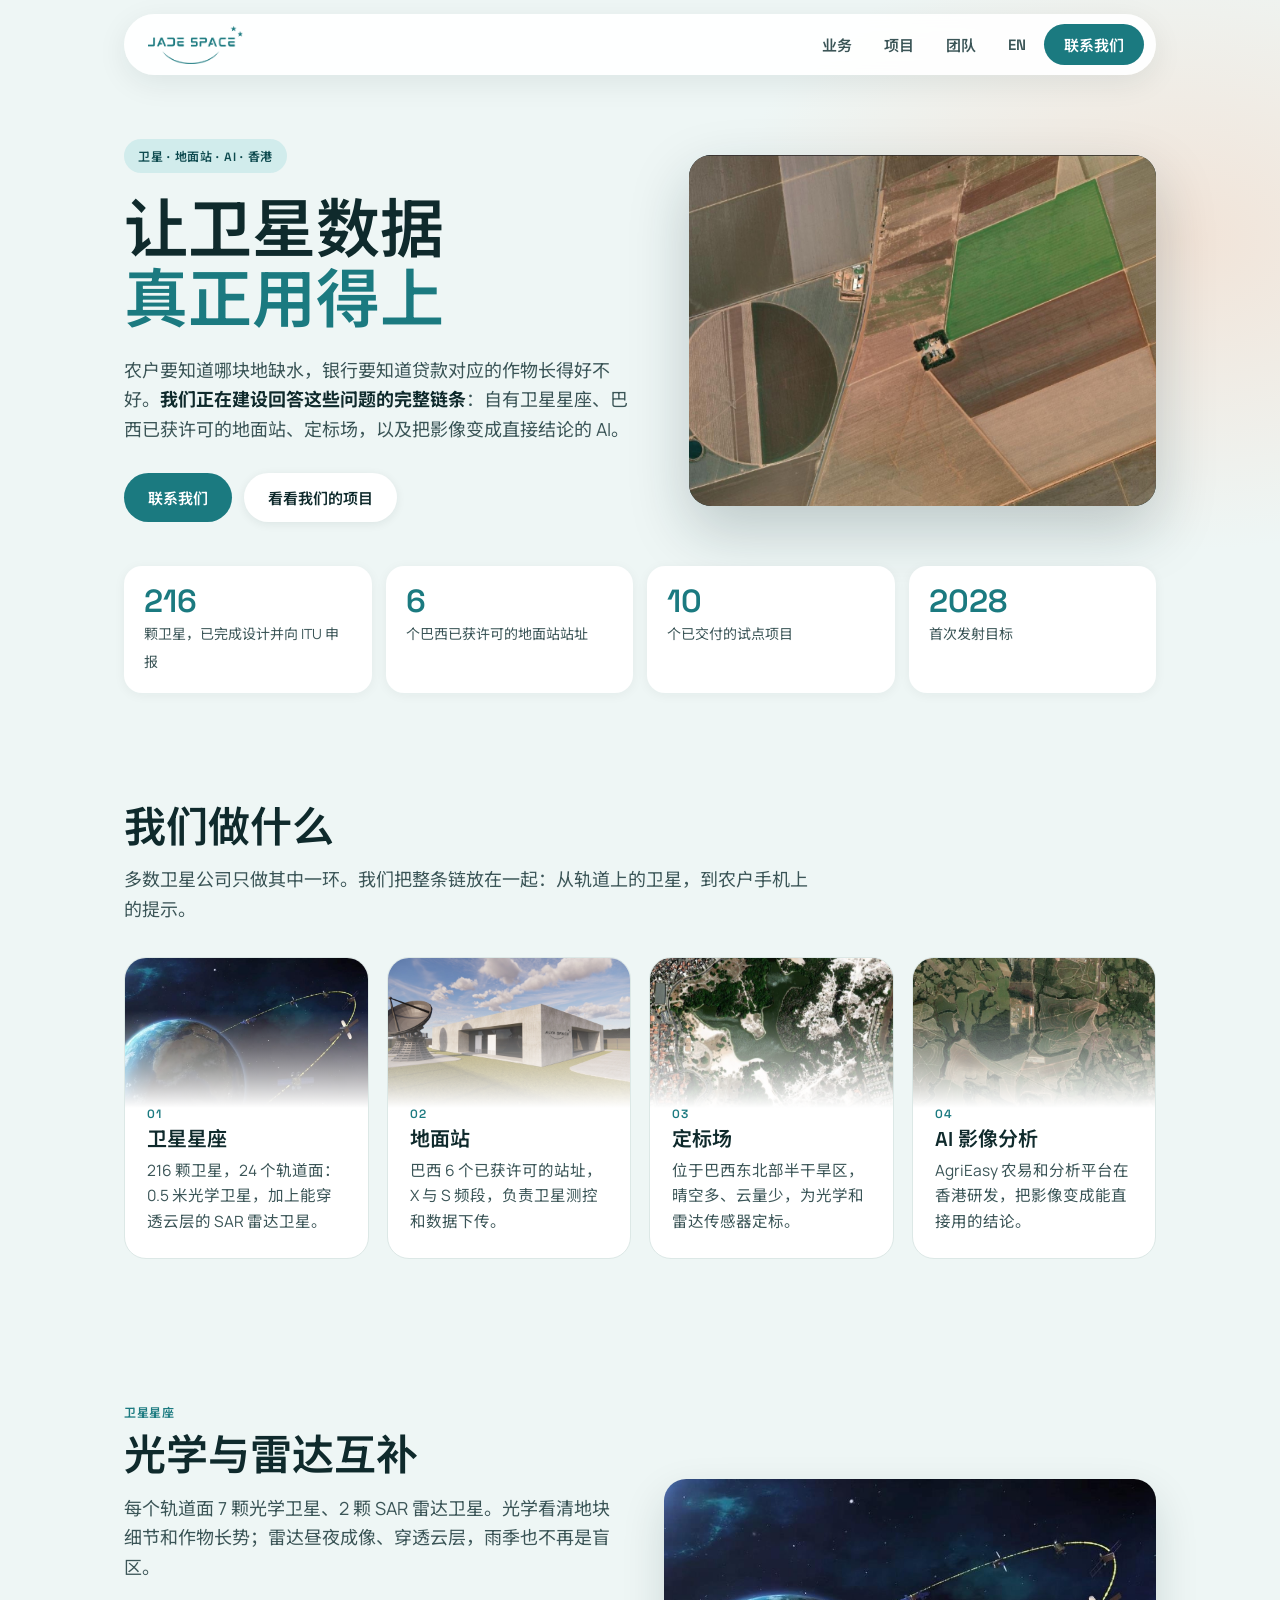
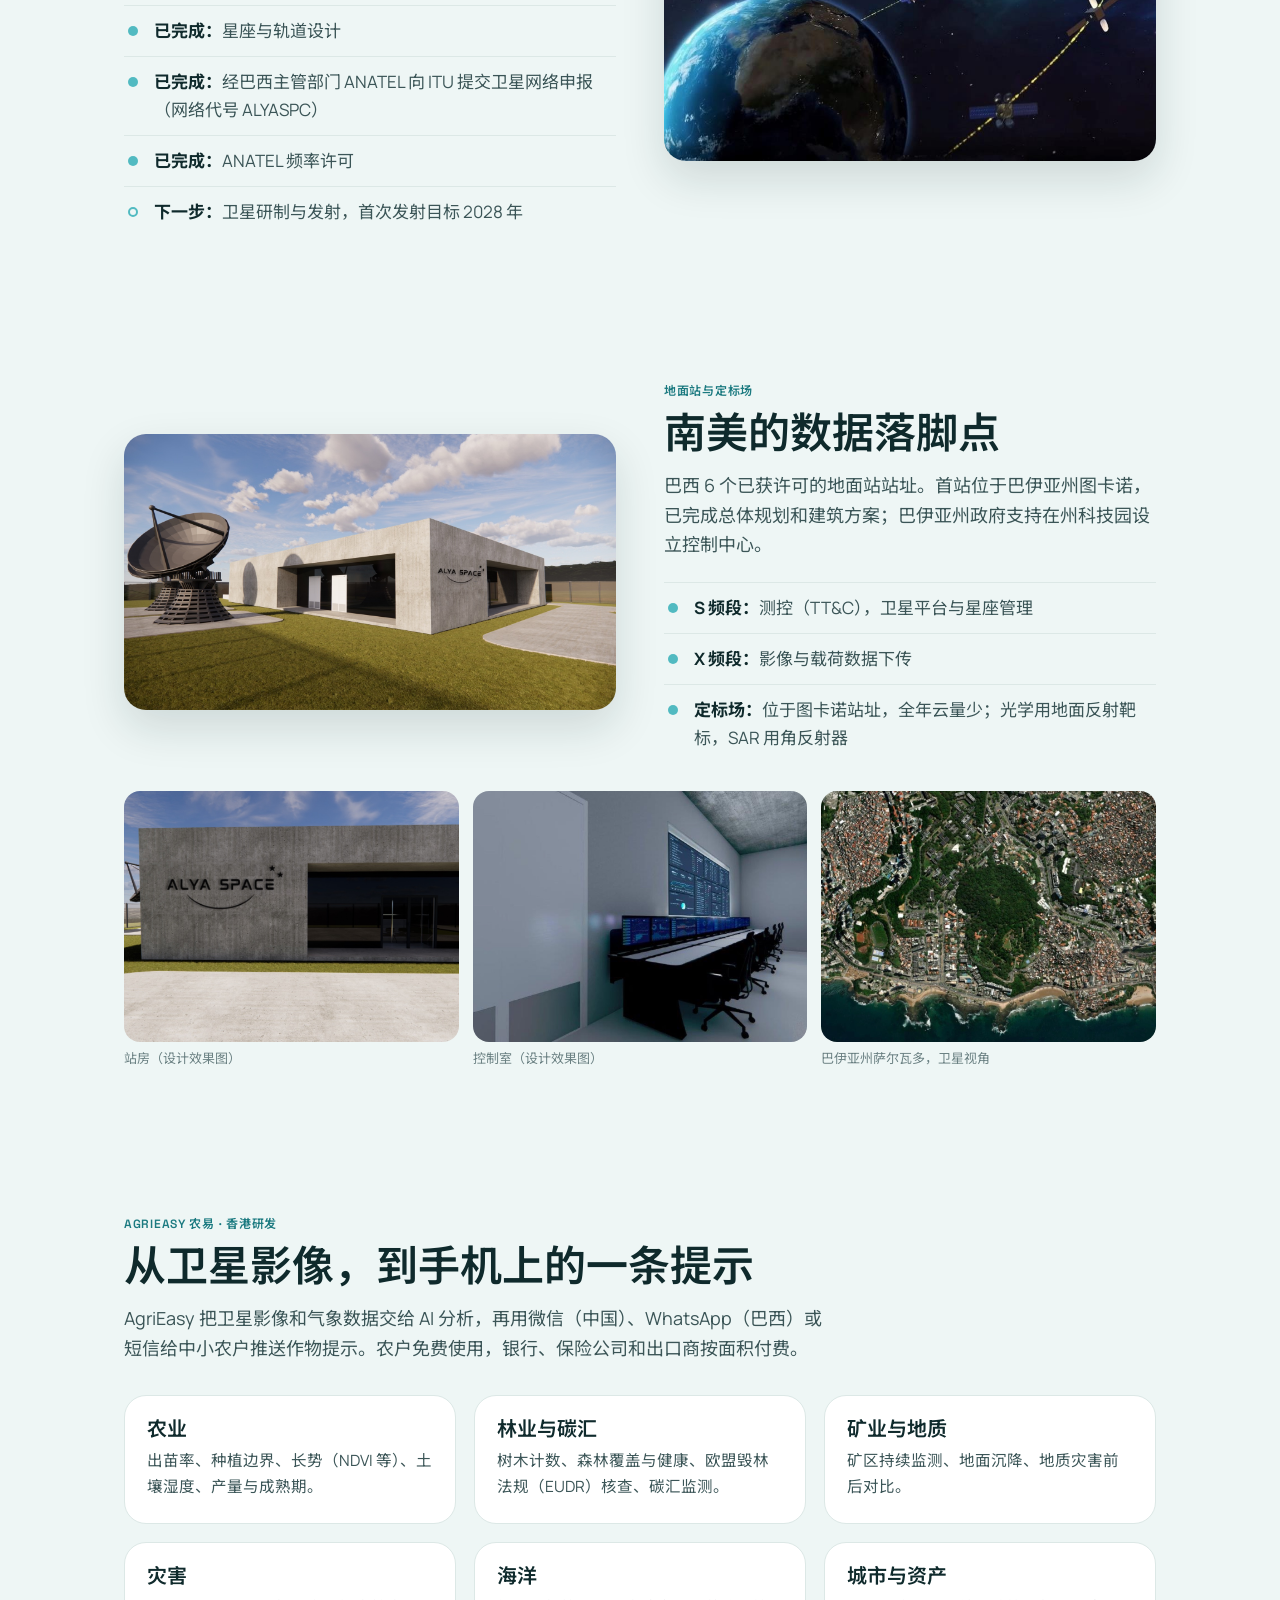
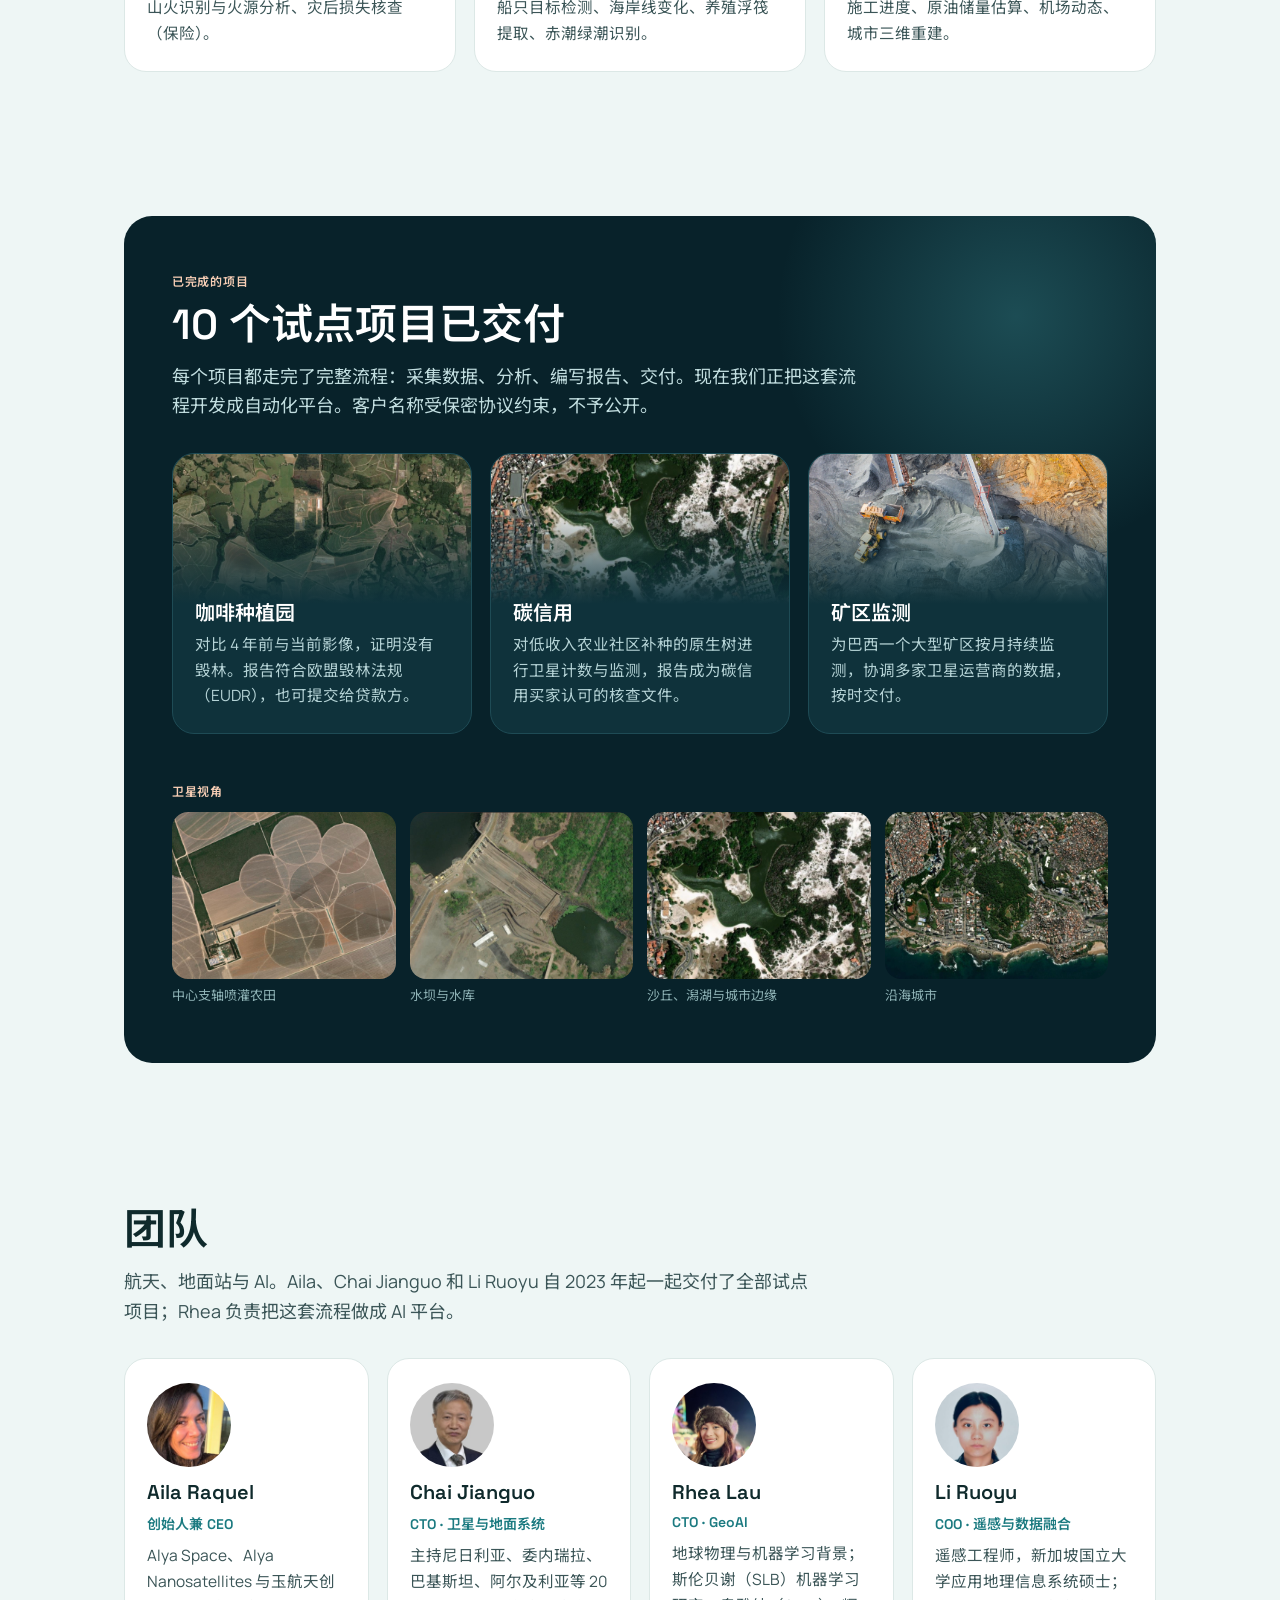
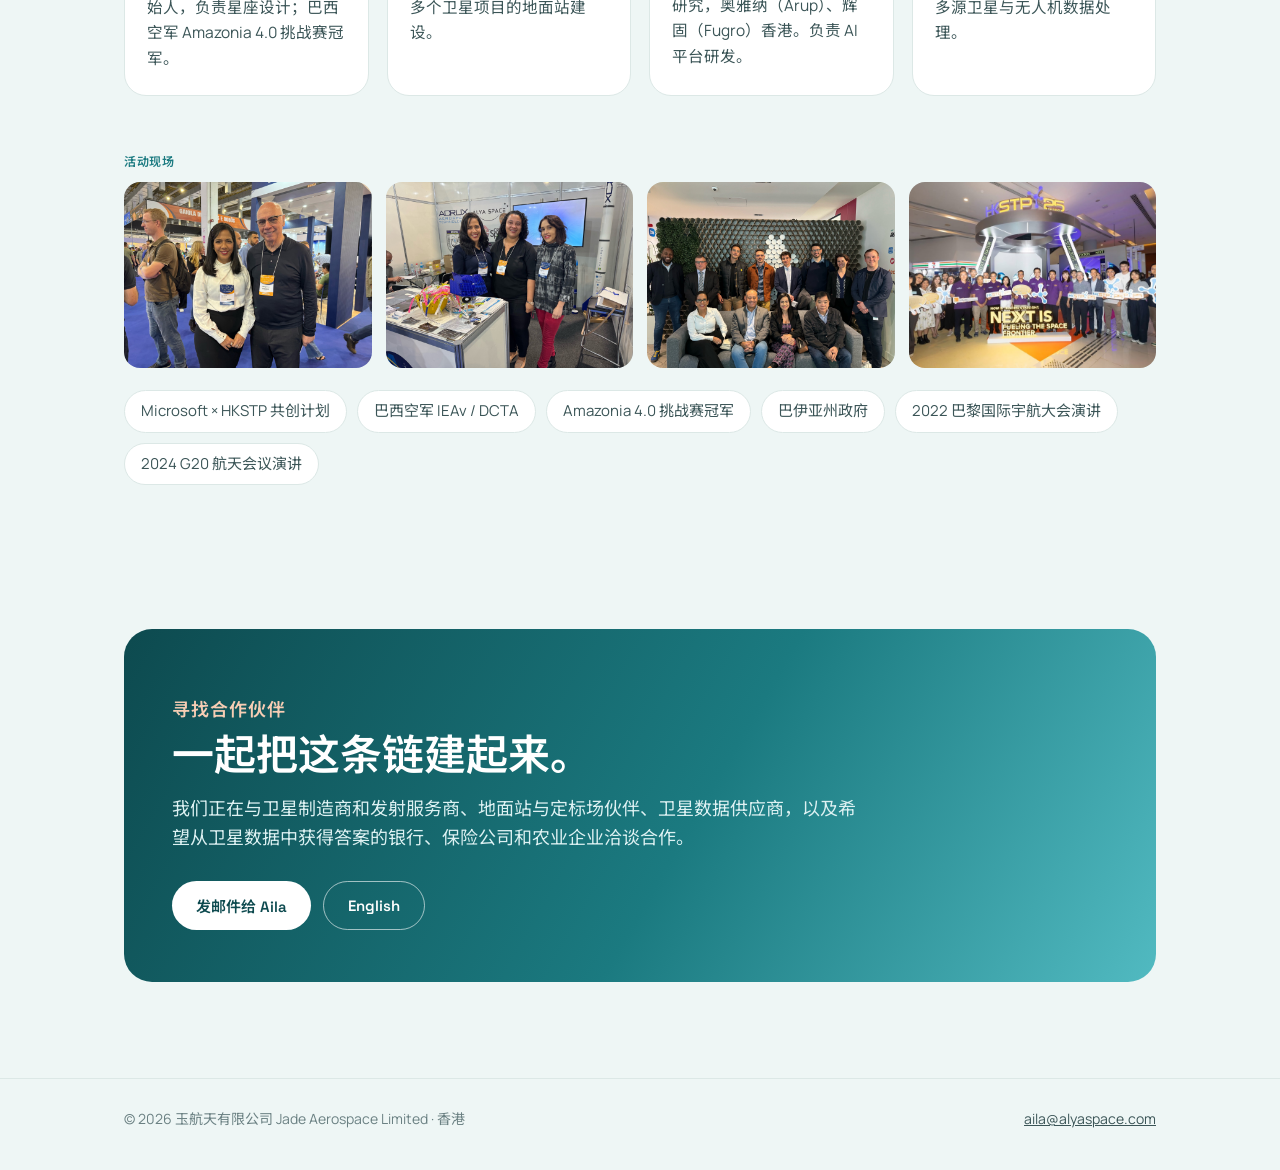
==== zh/index.html @ d23b78d4 "Jade Aerospace website: English + Chinese, real photos Co-Authored-By: Claude Opus 5.5 <noreply@anth" ====
<!doctype html>
<html lang="zh-Hans">
<head>
<meta charset="utf-8">
<meta name="viewport" content="width=device-width,initial-scale=1">
<title>玉航天 Jade Aerospace | 卫星星座、地面站与 AI 遥感分析</title>
<meta name="description" content="玉航天是一家香港公司，建设完整的对地观测链条：216 颗卫星星座、巴西已获许可的地面站、定标场，以及服务农业、林业和矿业的 AI 遥感分析。">
<meta property="og:title" content="玉航天 Jade Aerospace">
<meta property="og:description" content="卫星、地面站与 AI：把对地观测变成能直接用的结论。">
<meta property="og:image" content="https://jadeaerospace.com/assets/orbit-fields.jpg">
<link rel="alternate" hreflang="en" href="https://jadeaerospace.com/">
<link rel="icon" href="../assets/logo-jade.png">
<link rel="preconnect" href="https://fonts.googleapis.com">
<link rel="preconnect" href="https://fonts.gstatic.com" crossorigin>
<link href="https://fonts.googleapis.com/css2?family=Manrope:wght@400;600&family=Noto+Sans+SC:wght@400;600&family=Space+Grotesk:wght@500;600&display=swap" rel="stylesheet">
<link rel="stylesheet" href="../assets/style.css">
<style>h1,h2,h3{letter-spacing:0}.tag,.kicker{letter-spacing:.06em}</style>
</head>
<body>

<div class="nav wrap">
  <div class="bar">
    <a href="./"><img src="../assets/logo-jade.png" alt="玉航天 Jade Aerospace"></a>
    <nav>
      <a href="#what">业务</a>
      <a href="#work">项目</a>
      <a href="#team">团队</a>
      <a class="lang" href="../" hreflang="en">EN</a>
      <a class="cta" href="#contact">联系我们</a>
    </nav>
  </div>
</div>

<!-- 首屏 -->
<section class="hero">
  <div class="wrap">
    <div class="grid">
      <div>
        <span class="tag">卫星 · 地面站 · AI · 香港</span>
        <h1>让卫星数据<br><em>真正用得上</em></h1>
        <p>农户要知道哪块地缺水，银行要知道贷款对应的作物长得好不好。<b>我们正在建设回答这些问题的完整链条</b>：自有卫星星座、巴西已获许可的地面站、定标场，以及把影像变成直接结论的 AI。</p>
        <div class="btns">
          <a class="btn" href="#contact">联系我们</a>
          <a class="btn ghost" href="#work">看看我们的项目</a>
        </div>
      </div>
      <div class="heroimg"><img src="../assets/orbit-fields.jpg" alt="灌溉农田与中心支轴喷灌的卫星影像"></div>
    </div>
    <div class="stats">
      <div><b>216</b><span>颗卫星，已完成设计并向 ITU 申报</span></div>
      <div><b>6</b><span>个巴西已获许可的地面站站址</span></div>
      <div><b>10</b><span>个已交付的试点项目</span></div>
      <div><b>2028</b><span>首次发射目标</span></div>
    </div>
  </div>
</section>

<!-- 业务 -->
<section id="what">
  <div class="wrap">
    <h2>我们做什么</h2>
    <p class="sub">多数卫星公司只做其中一环。我们把整条链放在一起：从轨道上的卫星，到农户手机上的提示。</p>
    <div class="cards c4">
      <div class="card"><div class="ph"><img src="../assets/constellation.jpg" alt="" loading="lazy"></div><div class="bd"><span class="n">01</span><h3>卫星星座</h3><p>216 颗卫星，24 个轨道面：0.5 米光学卫星，加上能穿透云层的 SAR 雷达卫星。</p></div></div>
      <div class="card"><div class="ph"><img src="../assets/gs-tucano.jpg" alt="" loading="lazy"></div><div class="bd"><span class="n">02</span><h3>地面站</h3><p>巴西 6 个已获许可的站址，X 与 S 频段，负责卫星测控和数据下传。</p></div></div>
      <div class="card"><div class="ph"><img src="../assets/orbit-dunes.jpg" alt="" loading="lazy"></div><div class="bd"><span class="n">03</span><h3>定标场</h3><p>位于巴西东北部半干旱区，晴空多、云量少，为光学和雷达传感器定标。</p></div></div>
      <div class="card"><div class="ph"><img src="../assets/farmland.jpg" alt="" loading="lazy"></div><div class="bd"><span class="n">04</span><h3>AI 影像分析</h3><p>AgriEasy 农易和分析平台在香港研发，把影像变成能直接用的结论。</p></div></div>
    </div>
  </div>
</section>

<!-- 星座 -->
<section>
  <div class="wrap split">
    <div>
      <p class="kicker">卫星星座</p>
      <h2>光学与雷达互补</h2>
      <p class="sub">每个轨道面 7 颗光学卫星、2 颗 SAR 雷达卫星。光学看清地块细节和作物长势；雷达昼夜成像、穿透云层，雨季也不再是盲区。</p>
      <ul class="ticks">
        <li><b>已完成：</b>星座与轨道设计</li>
        <li><b>已完成：</b>经巴西主管部门 ANATEL 向 ITU 提交卫星网络申报（网络代号 ALYASPC）</li>
        <li><b>已完成：</b>ANATEL 频率许可</li>
        <li class="next"><b>下一步：</b>卫星研制与发射，首次发射目标 2028 年</li>
      </ul>
    </div>
    <div class="pic"><img src="../assets/constellation.jpg" alt="环绕地球的卫星" loading="lazy"></div>
  </div>
</section>

<!-- 地面站 -->
<section>
  <div class="wrap split">
    <div class="pic"><img src="../assets/gs-tucano.jpg" alt="图卡诺地面站设计效果图" loading="lazy"></div>
    <div>
      <p class="kicker">地面站与定标场</p>
      <h2>南美的数据落脚点</h2>
      <p class="sub">巴西 6 个已获许可的地面站站址。首站位于巴伊亚州图卡诺，已完成总体规划和建筑方案；巴伊亚州政府支持在州科技园设立控制中心。</p>
      <ul class="ticks">
        <li><b>S 频段：</b>测控（TT&amp;C），卫星平台与星座管理</li>
        <li><b>X 频段：</b>影像与载荷数据下传</li>
        <li><b>定标场：</b>位于图卡诺站址，全年云量少；光学用地面反射靶标，SAR 用角反射器</li>
      </ul>
    </div>
  </div>
  <div class="wrap">
    <div class="gallery g3">
      <figure><img src="../assets/gs-front.jpg" alt="地面站建筑效果图" loading="lazy"><figcaption>站房（设计效果图）</figcaption></figure>
      <figure><img src="../assets/gs-control.jpg" alt="控制室效果图" loading="lazy"><figcaption>控制室（设计效果图）</figcaption></figure>
      <figure><img src="../assets/orbit-salvador.jpg" alt="巴伊亚州萨尔瓦多卫星影像" loading="lazy"><figcaption>巴伊亚州萨尔瓦多，卫星视角</figcaption></figure>
    </div>
  </div>
</section>

<!-- 农易 -->
<section>
  <div class="wrap">
    <p class="kicker">AgriEasy 农易 · 香港研发</p>
    <h2>从卫星影像，到手机上的一条提示</h2>
    <p class="sub">AgriEasy 把卫星影像和气象数据交给 AI 分析，再用微信（中国）、WhatsApp（巴西）或短信给中小农户推送作物提示。农户免费使用，银行、保险公司和出口商按面积付费。</p>
    <div class="cards c3">
      <div class="card"><div class="bd no-ph"><h3>农业</h3><p>出苗率、种植边界、长势（NDVI 等）、土壤湿度、产量与成熟期。</p></div></div>
      <div class="card"><div class="bd no-ph"><h3>林业与碳汇</h3><p>树木计数、森林覆盖与健康、欧盟毁林法规（EUDR）核查、碳汇监测。</p></div></div>
      <div class="card"><div class="bd no-ph"><h3>矿业与地质</h3><p>矿区持续监测、地面沉降、地质灾害前后对比。</p></div></div>
      <div class="card"><div class="bd no-ph"><h3>灾害</h3><p>山火识别与火源分析、灾后损失核查（保险）。</p></div></div>
      <div class="card"><div class="bd no-ph"><h3>海洋</h3><p>船只目标检测、海岸线变化、养殖浮筏提取、赤潮绿潮识别。</p></div></div>
      <div class="card"><div class="bd no-ph"><h3>城市与资产</h3><p>施工进度、原油储量估算、机场动态、城市三维重建。</p></div></div>
    </div>
  </div>
</section>

<!-- 项目 -->
<section id="work">
  <div class="wrap">
    <div class="panel">
      <p class="kicker">已完成的项目</p>
      <h2>10 个试点项目已交付</h2>
      <p class="sub">每个项目都走完了完整流程：采集数据、分析、编写报告、交付。现在我们正把这套流程开发成自动化平台。客户名称受保密协议约束，不予公开。</p>
      <div class="cards c3">
        <div class="card"><div class="ph"><img src="../assets/farmland.jpg" alt="" loading="lazy"></div><div class="bd"><h3>咖啡种植园</h3><p>对比 4 年前与当前影像，证明没有毁林。报告符合欧盟毁林法规（EUDR），也可提交给贷款方。</p></div></div>
        <div class="card"><div class="ph"><img src="../assets/orbit-dunes.jpg" alt="" loading="lazy"></div><div class="bd"><h3>碳信用</h3><p>对低收入农业社区补种的原生树进行卫星计数与监测，报告成为碳信用买家认可的核查文件。</p></div></div>
        <div class="card"><div class="ph"><img src="../assets/mine.jpg" alt="" loading="lazy"></div><div class="bd"><h3>矿区监测</h3><p>为巴西一个大型矿区按月持续监测，协调多家卫星运营商的数据，按时交付。</p></div></div>
      </div>
      <p class="kicker" style="margin-top:48px">卫星视角</p>
      <div class="gallery g4" style="margin-top:8px">
        <figure><img src="../assets/orbit-pivots.jpg" alt="中心支轴喷灌农田卫星影像" loading="lazy"><figcaption>中心支轴喷灌农田</figcaption></figure>
        <figure><img src="../assets/orbit-dam.jpg" alt="水坝与水库卫星影像" loading="lazy"><figcaption>水坝与水库</figcaption></figure>
        <figure><img src="../assets/orbit-dunes.jpg" alt="沙丘、潟湖与城市边缘卫星影像" loading="lazy"><figcaption>沙丘、潟湖与城市边缘</figcaption></figure>
        <figure><img src="../assets/orbit-salvador.jpg" alt="沿海城市卫星影像" loading="lazy"><figcaption>沿海城市</figcaption></figure>
      </div>
    </div>
  </div>
</section>

<!-- 团队 -->
<section id="team">
  <div class="wrap">
    <h2>团队</h2>
    <p class="sub">航天、地面站与 AI。Aila、Chai Jianguo 和 Li Ruoyu 自 2023 年起一起交付了全部试点项目；Rhea 负责把这套流程做成 AI 平台。</p>
    <div class="cards c4">
      <div class="card person"><img src="../assets/team-aila.jpg" alt="Aila Raquel" loading="lazy"><h3>Aila Raquel</h3><p class="role">创始人兼 CEO</p><p>Alya Space、Alya Nanosatellites 与玉航天创始人，负责星座设计；巴西空军 Amazonia 4.0 挑战赛冠军。</p></div>
      <div class="card person"><img src="../assets/team-chai.jpg" alt="Chai Jianguo" loading="lazy"><h3>Chai Jianguo</h3><p class="role">CTO · 卫星与地面系统</p><p>主持尼日利亚、委内瑞拉、巴基斯坦、阿尔及利亚等 20 多个卫星项目的地面站建设。</p></div>
      <div class="card person"><img src="../assets/team-rhea.jpg" alt="Rhea Lau" loading="lazy"><h3>Rhea Lau</h3><p class="role">CTO · GeoAI</p><p>地球物理与机器学习背景；斯伦贝谢（SLB）机器学习研究，奥雅纳（Arup）、辉固（Fugro）香港。负责 AI 平台研发。</p></div>
      <div class="card person"><img src="../assets/team-li.jpg" alt="Li Ruoyu" loading="lazy"><h3>Li Ruoyu</h3><p class="role">COO · 遥感与数据融合</p><p>遥感工程师，新加坡国立大学应用地理信息系统硕士；多源卫星与无人机数据处理。</p></div>
    </div>

    <p class="kicker" style="margin-top:56px">活动现场</p>
    <div class="gallery g4" style="margin-top:8px">
      <figure><img src="../assets/event-1.jpg" alt="团队参加航天行业活动" loading="lazy"></figure>
      <figure><img src="../assets/event-2.jpg" alt="团队在 Alya Space 展位" loading="lazy"></figure>
      <figure><img src="../assets/event-3.jpg" alt="与合作伙伴合影" loading="lazy"></figure>
      <figure><img src="../assets/event-hk.jpg" alt="香港太空展区" loading="lazy"></figure>
    </div>
    <div class="pills">
      <span>Microsoft × HKSTP 共创计划</span>
      <span>巴西空军 IEAv / DCTA</span>
      <span>Amazonia 4.0 挑战赛冠军</span>
      <span>巴伊亚州政府</span>
      <span>2022 巴黎国际宇航大会演讲</span>
      <span>2024 G20 航天会议演讲</span>
    </div>
  </div>
</section>

<!-- 联系 -->
<section id="contact">
  <div class="wrap">
    <div class="ctabox">
      <p class="kicker">寻找合作伙伴</p>
      <h2>一起把这条链建起来。</h2>
      <p>我们正在与卫星制造商和发射服务商、地面站与定标场伙伴、卫星数据供应商，以及希望从卫星数据中获得答案的银行、保险公司和农业企业洽谈合作。</p>
      <div class="btns">
        <a class="btn light" href="mailto:aila@alyaspace.com">发邮件给 Aila</a>
        <a class="btn line" href="../">English</a>
      </div>
    </div>
  </div>
</section>

<footer>
  <div class="wrap">
    <span>© 2026 玉航天有限公司 Jade Aerospace Limited · 香港</span>
    <a href="mailto:aila@alyaspace.com">aila@alyaspace.com</a>
  </div>
</footer>

</body>
</html>
---- assets/style.css ----
/* Jade Aerospace site.
   Layout follows rheality.space; colours and fonts follow the Jade decks.
   Jade #51BAC1 · deep #1B7A80 · ink #0F2A2C · peach #F6CDB4 · sand #F7F1E8
   Headings: Space Grotesk · body: Manrope (+ Noto Sans SC for Chinese) */
:root{
  --jade:#51BAC1; --deep:#1B7A80; --deeper:#0D4A4F; --ink:#0F2A2C; --ink2:#3B5557; --mut:#6B8183;
  --peach:#F6CDB4; --coral:#C2532B; --sand:#F7F1E8; --bg:#EEF6F5; --card:#FFFFFF; --line:#DCE8E6;
  --night:#08222A; --max:1080px; --r:22px;
  --disp:"Space Grotesk","Noto Sans SC",system-ui,sans-serif;
  --body:Manrope,"Noto Sans SC",system-ui,sans-serif;
}
*{box-sizing:border-box}
html{scroll-behavior:smooth}
body{margin:0;color:var(--ink);font:400 17px/1.65 var(--body);-webkit-font-smoothing:antialiased;
  background:var(--bg);
  background-image:radial-gradient(900px 520px at 12% -6%,rgba(81,186,193,.28),transparent 60%),
                   radial-gradient(760px 520px at 92% 4%,rgba(246,205,180,.45),transparent 60%);
  background-repeat:no-repeat}
img{max-width:100%;display:block}
a{color:var(--deep)}
h1,h2,h3{font-family:var(--disp);color:var(--ink);line-height:1.1;margin:0;letter-spacing:-.015em}
h1{font-size:clamp(40px,6vw,64px);font-weight:600}
h2{font-size:clamp(30px,4vw,42px);font-weight:600}
h3{font-size:20px;font-weight:600}
p{margin:0}
.wrap{max-width:var(--max);margin:0 auto;padding:0 24px}
section{padding:72px 0}
.sub{color:var(--ink2);max-width:700px;margin-top:14px;font-size:18px}
.kicker{font:600 12px var(--disp);letter-spacing:.14em;text-transform:uppercase;color:var(--deep);margin-bottom:12px}

/* floating pill nav */
.nav{position:sticky;top:14px;z-index:10;margin-top:14px}
.nav .bar{display:flex;align-items:center;justify-content:space-between;background:rgba(255,255,255,.92);backdrop-filter:blur(10px);border-radius:999px;padding:10px 12px 10px 24px;box-shadow:0 8px 30px rgba(15,42,44,.08)}
.nav img{height:30px;width:auto}
.nav nav{display:flex;gap:4px;align-items:center}
.nav nav a{font:600 15px var(--disp);color:var(--ink2);text-decoration:none;padding:9px 14px;border-radius:999px}
.nav nav a:hover{background:#E3F3F1;color:var(--deeper)}
.nav nav a.cta{background:var(--deep);color:#fff;padding:10px 20px}
.nav nav a.cta:hover{background:var(--deeper)}

/* hero */
.hero{padding:64px 0 40px}
.hero .grid{display:grid;grid-template-columns:1.05fr .95fr;gap:48px;align-items:center}
.tag{display:inline-block;background:rgba(81,186,193,.18);color:var(--deeper);font:600 12px var(--disp);letter-spacing:.12em;text-transform:uppercase;padding:8px 14px;border-radius:999px;margin-bottom:22px}
.hero h1 em{font-style:normal;color:var(--deep)}
.hero p{color:var(--ink2);font-size:18px;margin-top:20px;max-width:540px}
.hero p b{color:var(--ink)}
.btns{display:flex;gap:12px;flex-wrap:wrap;margin-top:28px}
.btn{display:inline-block;font:600 15px var(--disp);text-decoration:none;padding:14px 24px;border-radius:999px;background:var(--deep);color:#fff}
.btn:hover{background:var(--deeper)}
.btn.ghost{background:#fff;color:var(--ink);box-shadow:0 2px 10px rgba(15,42,44,.08)}
.btn.ghost:hover{background:#F3FAF9}
.btn.light{background:#fff;color:var(--deeper)}
.btn.line{background:transparent;color:#fff;border:1px solid rgba(255,255,255,.6)}
.heroimg{border-radius:var(--r);overflow:hidden;box-shadow:0 24px 60px rgba(15,42,44,.22);aspect-ratio:4/3;background:var(--night)}
.heroimg img{width:100%;height:100%;object-fit:cover}
.stats{display:grid;grid-template-columns:repeat(4,minmax(0,1fr));gap:14px;margin-top:44px}
.stats div{background:#fff;border-radius:18px;padding:18px 20px;box-shadow:0 2px 12px rgba(15,42,44,.05)}
.stats b{display:block;font:600 32px var(--disp);color:var(--deep);line-height:1.1}
.stats span{font-size:14px;color:var(--ink2)}

/* cards with photo tops that fade into white */
.cards{display:grid;gap:18px;margin-top:32px}
.c2{grid-template-columns:repeat(2,minmax(0,1fr))}
.c3{grid-template-columns:repeat(3,minmax(0,1fr))}
.c4{grid-template-columns:repeat(4,minmax(0,1fr))}
.card{background:#fff;border-radius:var(--r);overflow:hidden;border:1px solid var(--line);display:flex;flex-direction:column}
.card .ph{height:150px;position:relative;background:var(--night)}
.card .ph img{width:100%;height:100%;object-fit:cover}
.card .ph::after{content:"";position:absolute;inset:0;background:linear-gradient(180deg,transparent 35%,#fff 100%)}
.card .bd{padding:4px 22px 24px}
.card .ph + .bd{margin-top:-6px;position:relative}
.card .no-ph{padding-top:22px}
.card h3{margin:0 0 8px}
.card p{color:var(--ink2);font-size:15.5px}
.card .n{font:600 12px var(--disp);letter-spacing:.1em;color:var(--deep);display:block;margin-bottom:6px}

/* split */
.split{display:grid;grid-template-columns:1fr 1fr;gap:48px;align-items:center}
.split .pic{border-radius:var(--r);overflow:hidden;box-shadow:0 18px 44px rgba(15,42,44,.14)}
.split .pic img{width:100%;height:auto}
.cap{font-size:13px;color:var(--mut);margin-top:8px}
ul.ticks{list-style:none;padding:0;margin:22px 0 0}
ul.ticks li{padding:11px 0 11px 30px;border-top:1px solid var(--line);position:relative;color:var(--ink2)}
ul.ticks li::before{content:"";position:absolute;left:4px;top:20px;width:10px;height:10px;border-radius:50%;background:var(--jade)}
ul.ticks li.next::before{background:transparent;border:2px solid var(--jade);width:6px;height:6px}
ul.ticks b{color:var(--ink)}

/* photo strip */
.gallery{display:grid;gap:14px;margin-top:28px}
.g3{grid-template-columns:repeat(3,minmax(0,1fr))}
.g4{grid-template-columns:repeat(4,minmax(0,1fr))}
.gallery figure{margin:0}
.gallery img{width:100%;aspect-ratio:4/3;object-fit:cover;border-radius:16px}
.gallery figcaption{font-size:13px;color:var(--mut);margin-top:6px}

/* rounded dark panel */
.panel{background:var(--night);color:#fff;border-radius:28px;padding:56px 48px;overflow:hidden;position:relative}
.panel::before{content:"";position:absolute;right:-120px;top:-160px;width:520px;height:520px;border-radius:50%;background:radial-gradient(circle,rgba(81,186,193,.28),transparent 65%)}
.panel > *{position:relative}
.panel .kicker{color:var(--peach)}
.panel h2,.panel h3{color:#fff}
.panel .sub,.panel p{color:#C2DEE0}
.panel .card{background:#0F323B;border-color:#1E4B55}
.panel .card p{color:#B5D3D6}
.panel .gallery figcaption{color:#8FB3B6}

/* team */
.person{padding:24px 22px;text-align:left}
.person img{width:84px;height:84px;border-radius:50%;object-fit:cover;margin-bottom:14px;background:var(--line)}
.person .role{font:600 14px var(--disp);color:var(--deep);margin:2px 0 10px}

.pills{display:flex;flex-wrap:wrap;gap:10px;margin-top:22px}
.pills span{background:#fff;border:1px solid var(--line);border-radius:999px;padding:8px 16px;font-size:15px;color:var(--ink2)}

/* gradient call to action */
.ctabox{background:linear-gradient(120deg,var(--deeper),var(--deep) 55%,var(--jade));color:#fff;border-radius:28px;padding:52px 48px}
.ctabox .kicker{color:var(--peach)}
.ctabox h2{color:#fff}
.ctabox p{color:#DDF1F2;max-width:700px;margin-top:14px;font-size:18px}

footer{border-top:1px solid var(--line);margin-top:24px;padding:28px 0 40px;font-size:14px;color:var(--mut)}
footer .wrap{display:flex;justify-content:space-between;gap:16px;flex-wrap:wrap;align-items:center}
footer a{color:var(--ink2)}

@media (max-width:920px){
  .hero .grid,.split{grid-template-columns:1fr;gap:32px}
  .split .pic{order:-1}
  .c3,.c4,.g4,.stats{grid-template-columns:repeat(2,minmax(0,1fr))}
  .nav nav a:not(.cta):not(.lang){display:none}
  .panel,.ctabox{padding:40px 24px}
}
@media (max-width:560px){
  .wrap{padding:0 16px}
  .c2,.c3,.c4,.g3{grid-template-columns:1fr}
  .nav .bar{padding-left:16px}
  .nav img{height:24px}
  .stats b{font-size:26px}
}
.panel .card .ph::after{background:linear-gradient(180deg,transparent 35%,#0F323B 100%)}
.nav img{height:38px}
@media (max-width:560px){.nav img{height:30px}}
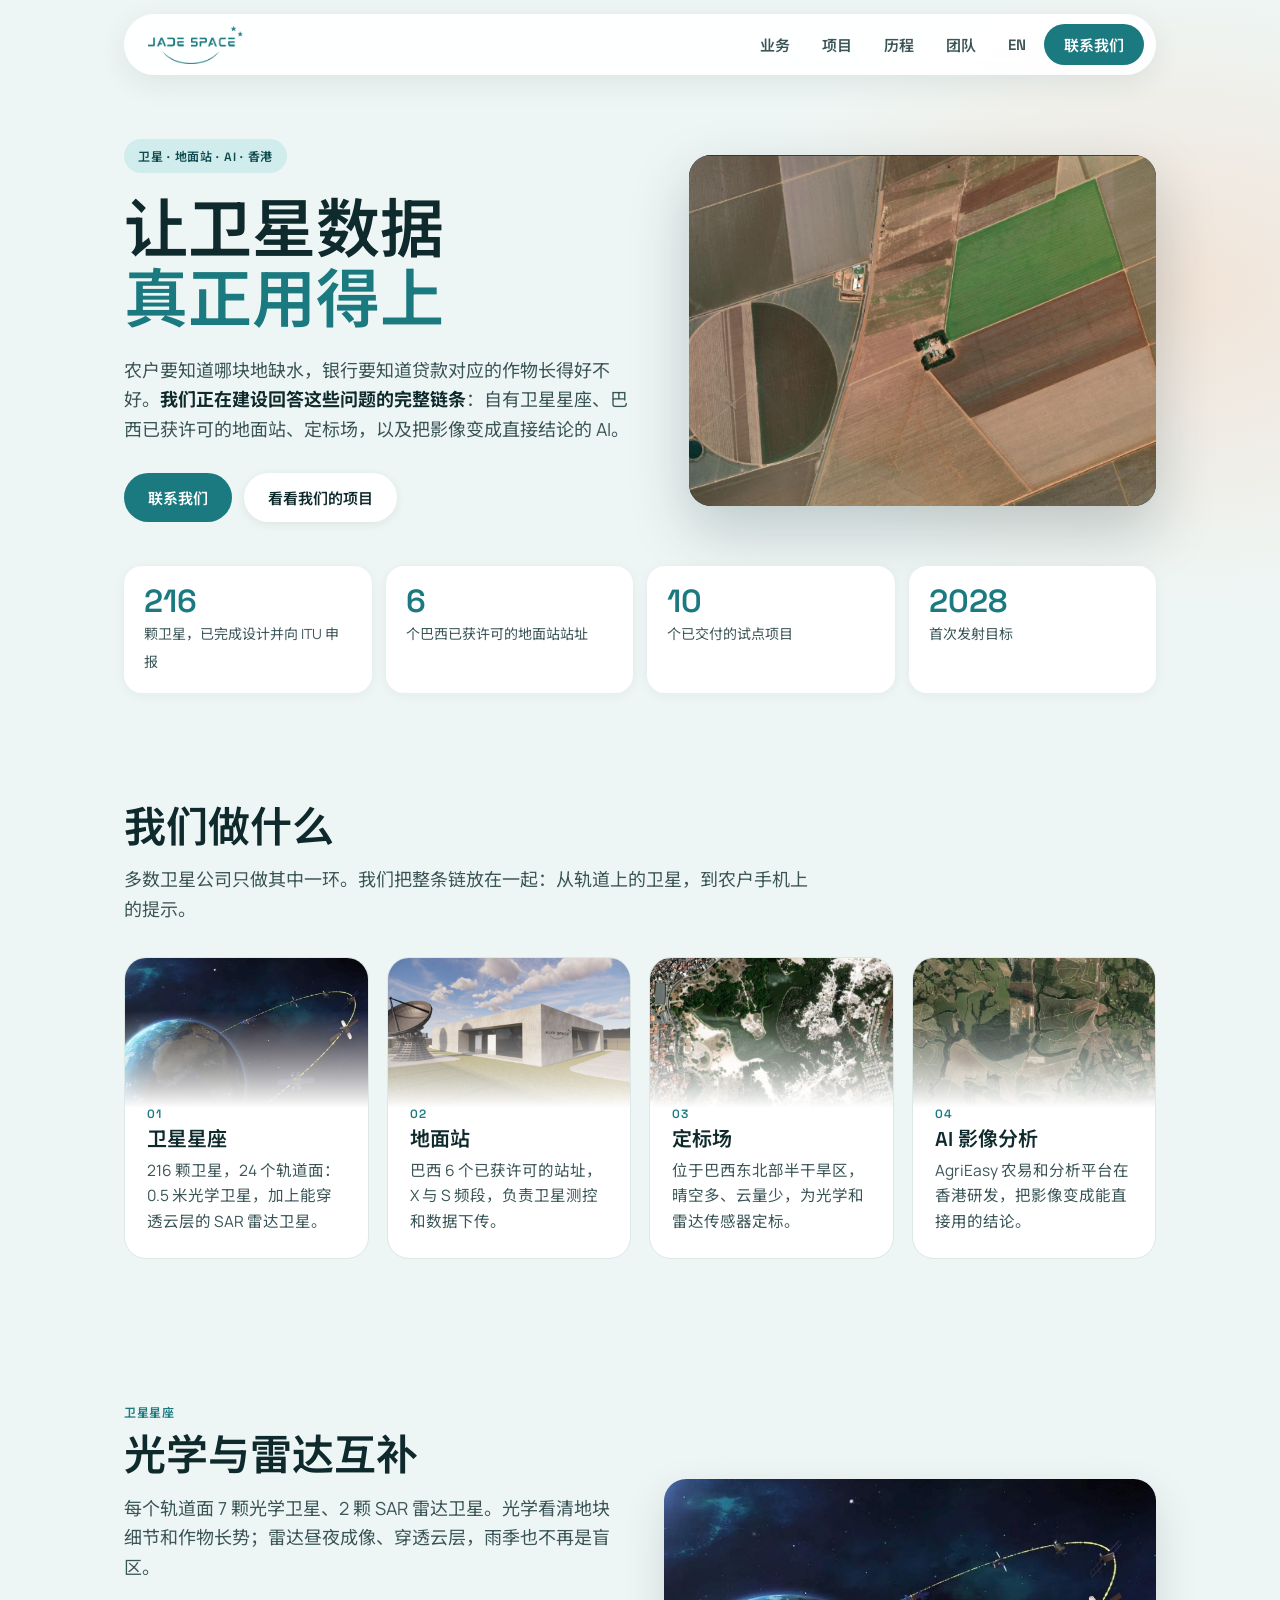
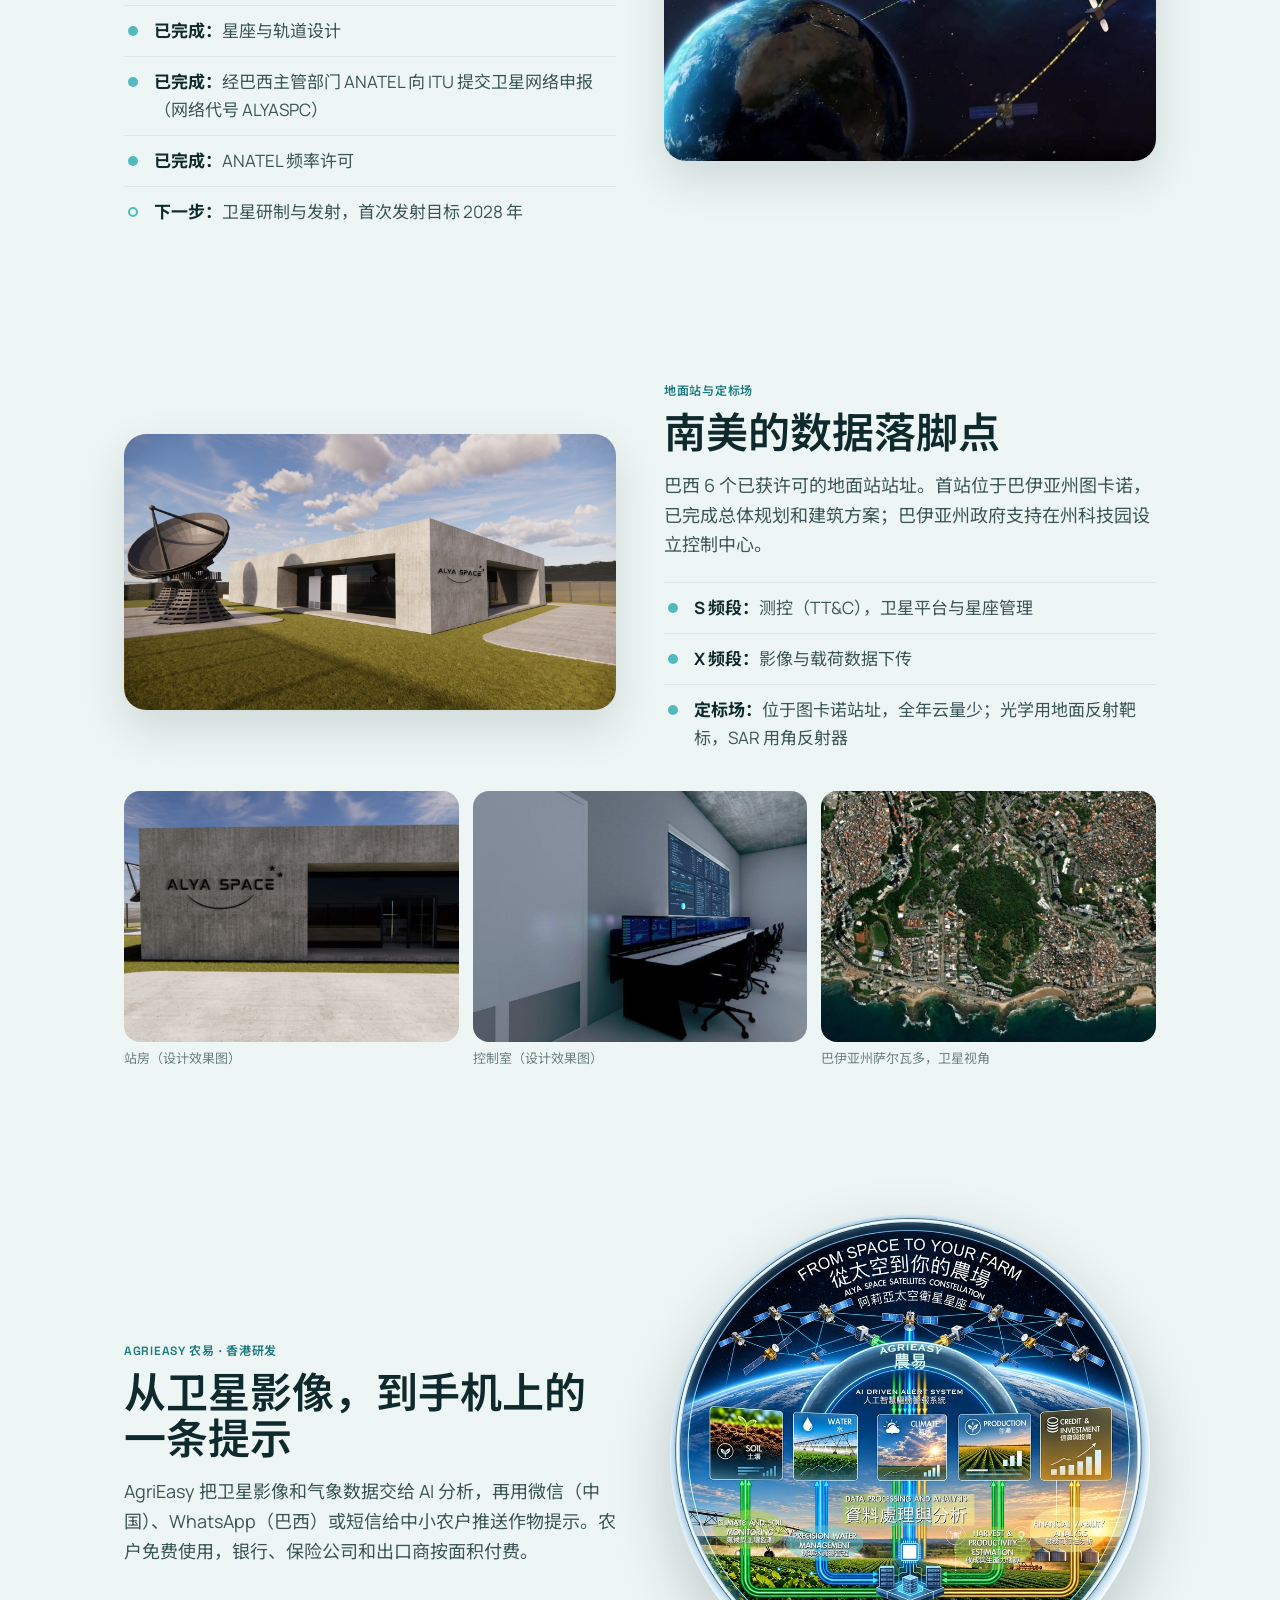
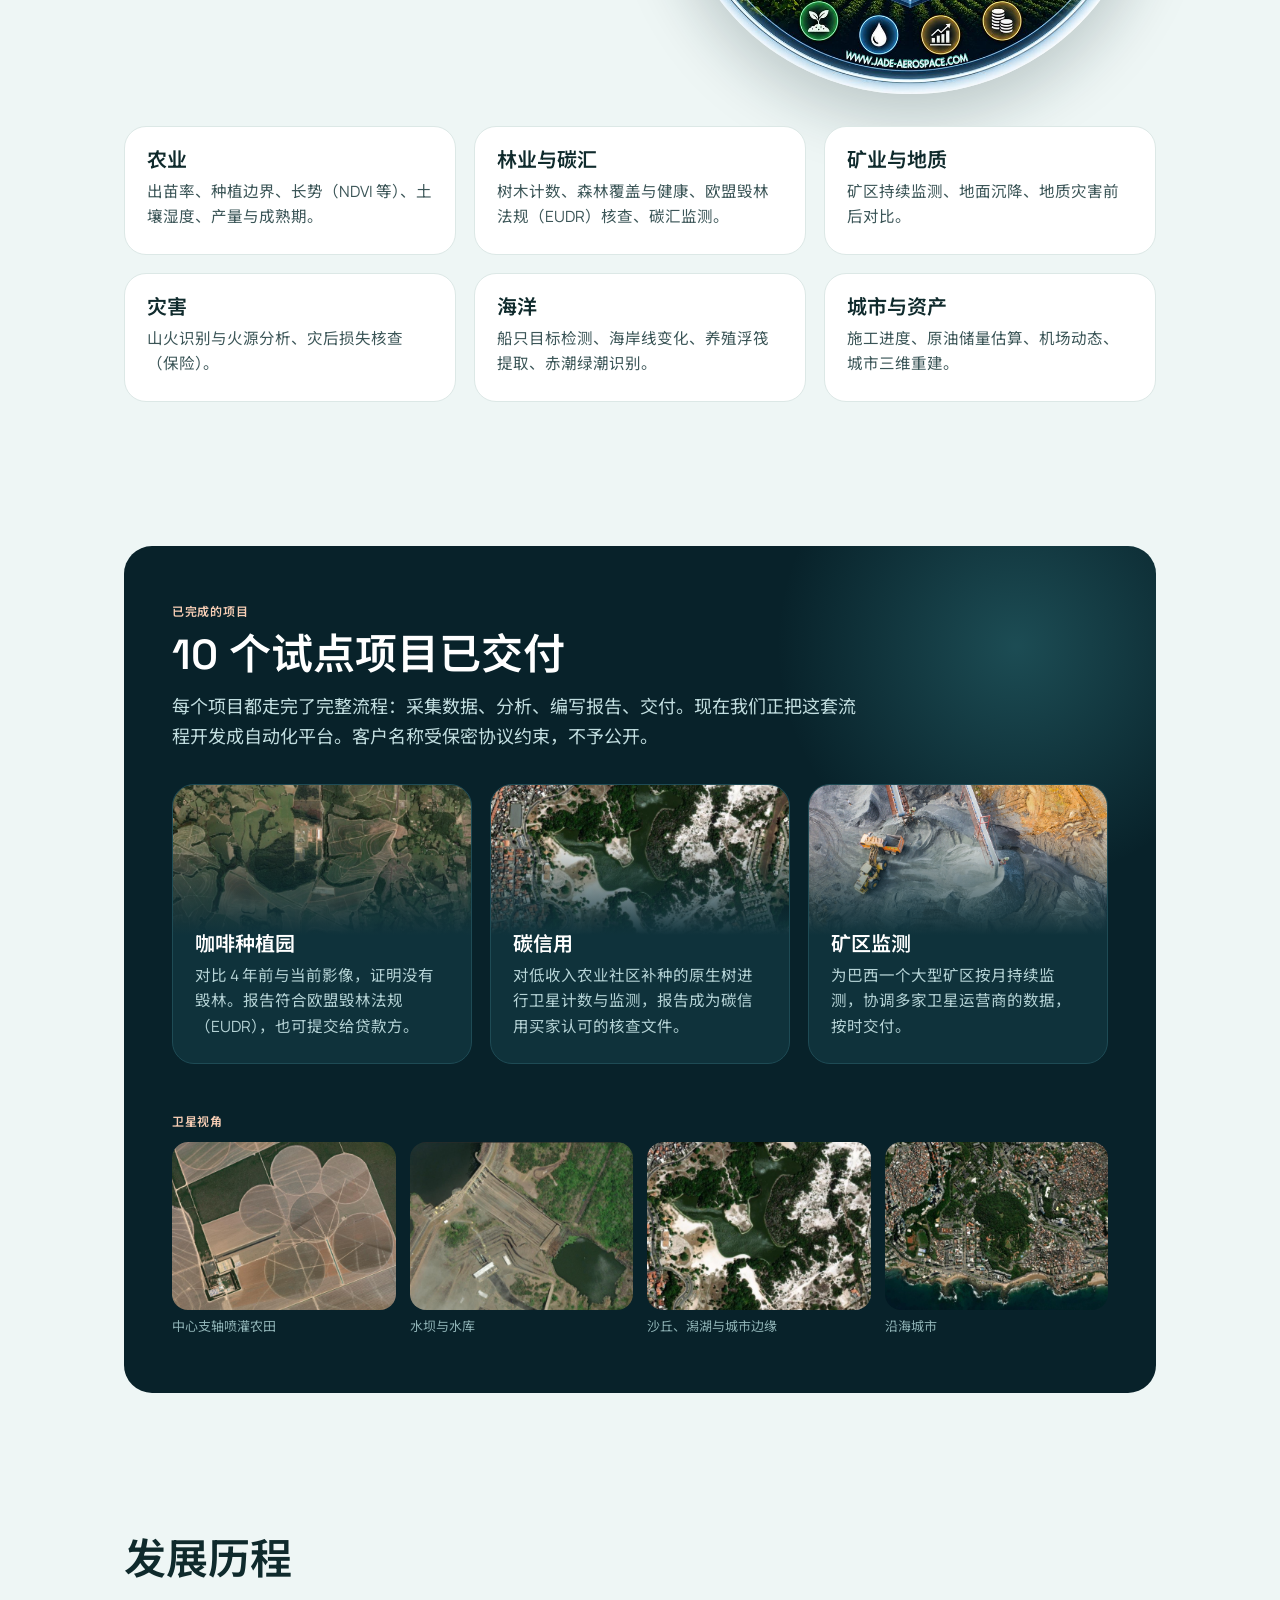
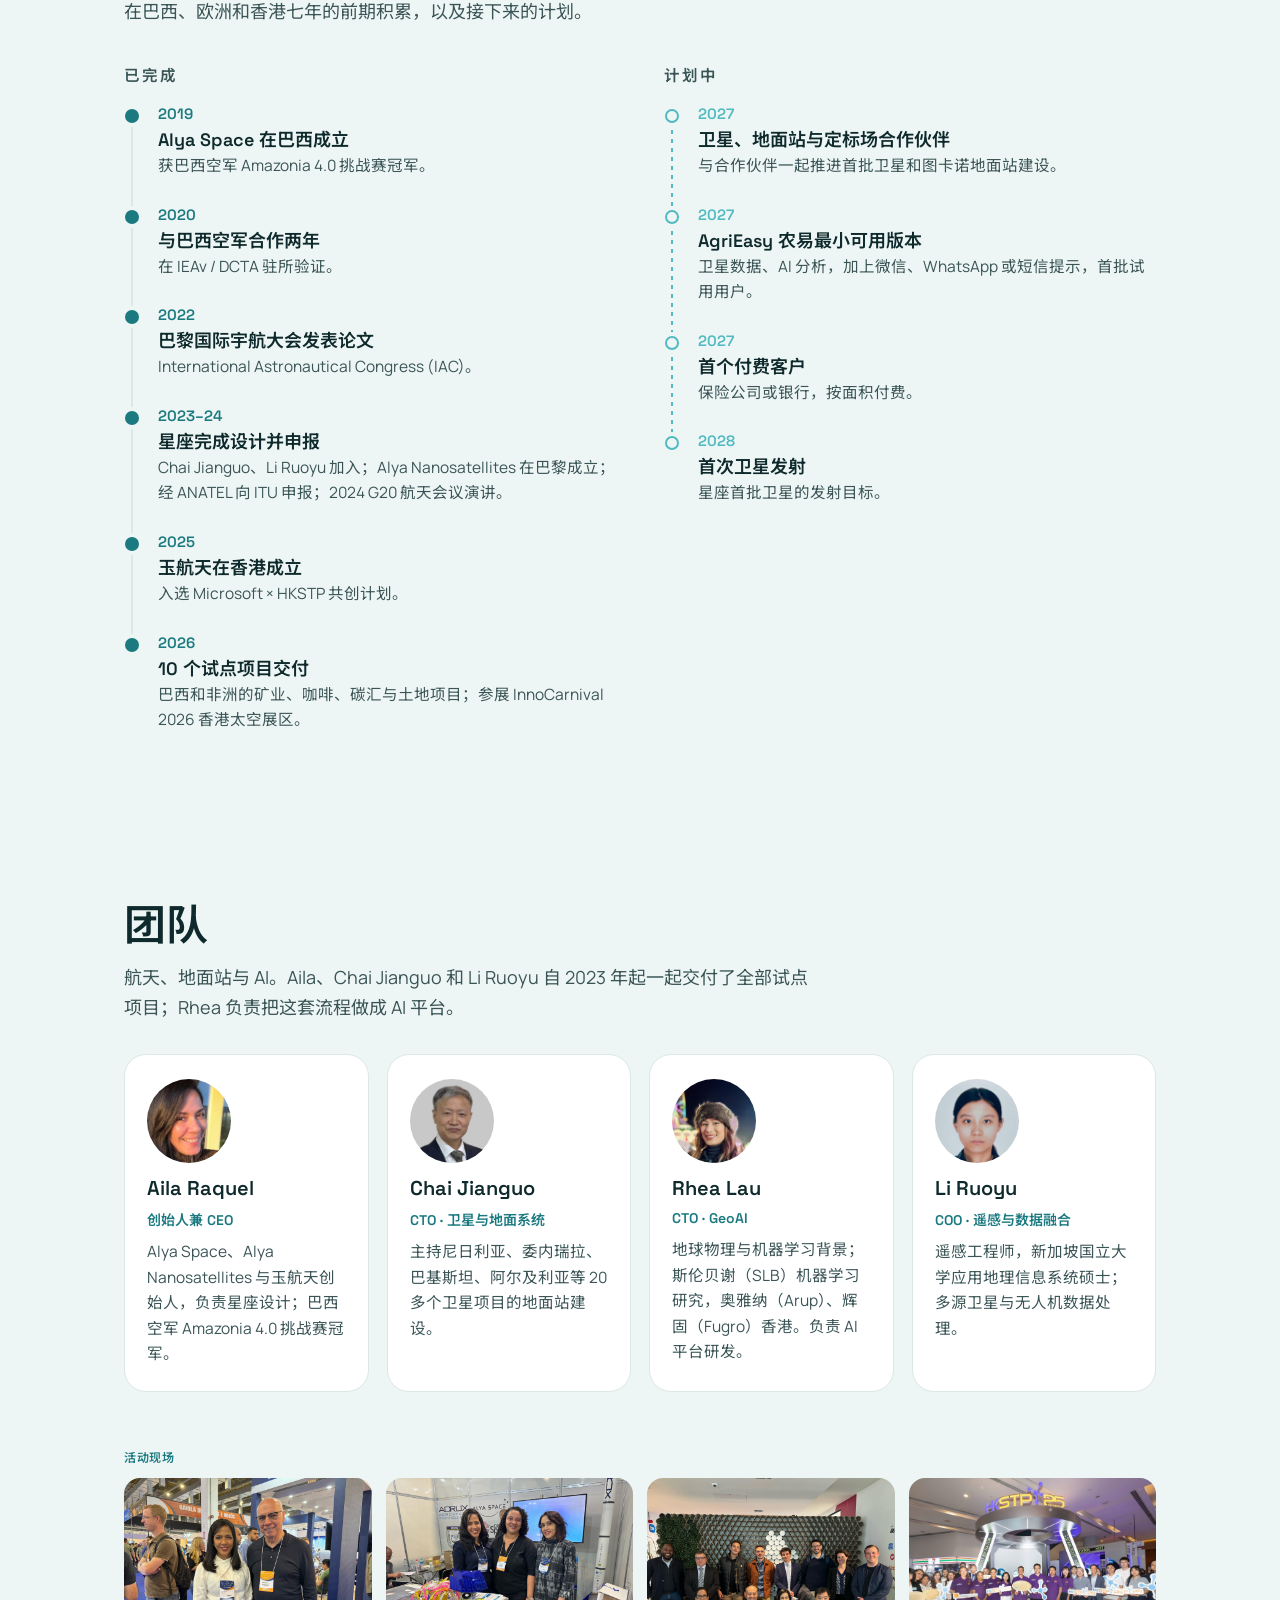
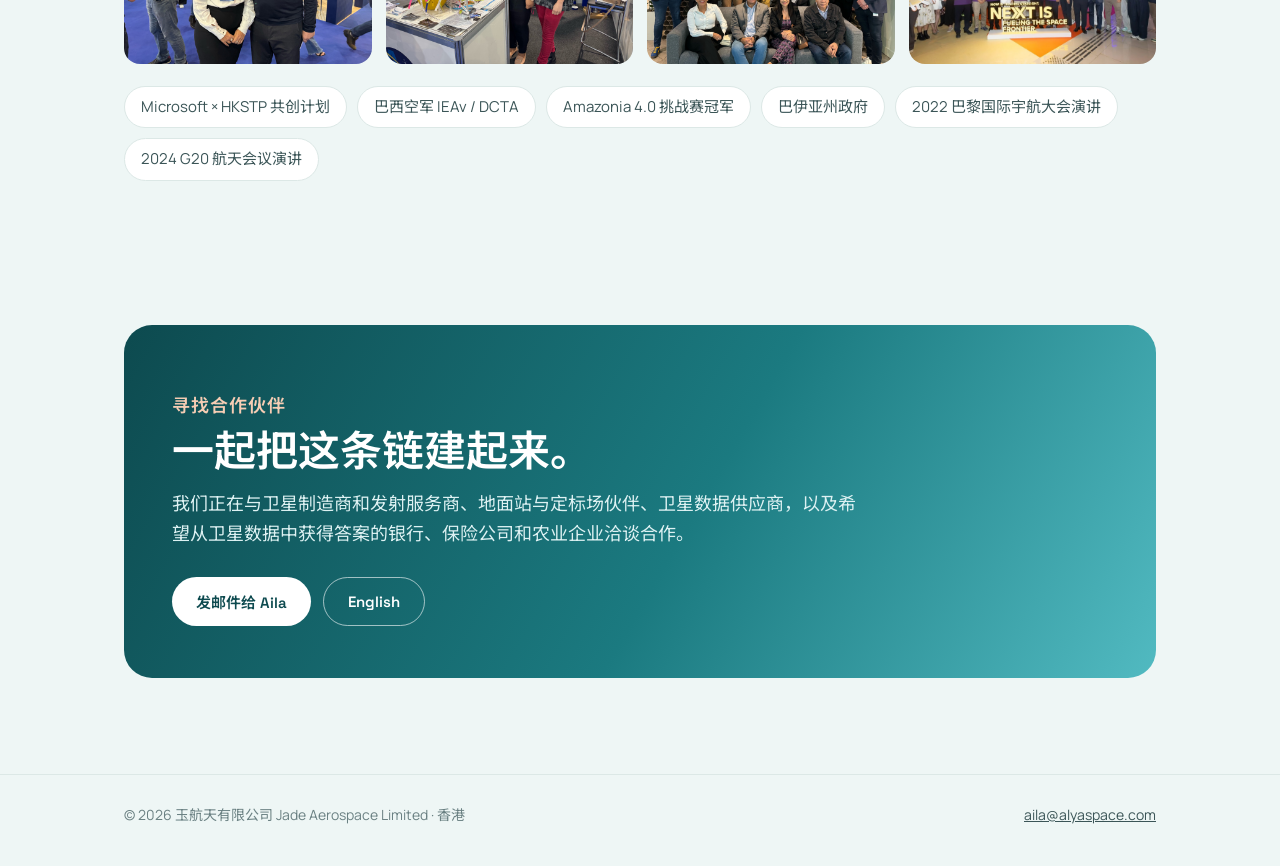
==== commit f5df4beb: "Add timeline and AgriEasy globe image Co-Authored-By: Claude Opus 5.5 <noreply@anthropic.com> Claude" ====
--- a/zh/index.html
+++ b/zh/index.html
@@ -24,6 +24,7 @@
     <nav>
       <a href="#what">业务</a>
       <a href="#work">项目</a>
+      <a href="#timeline">历程</a>
       <a href="#team">团队</a>
       <a class="lang" href="../" hreflang="en">EN</a>
       <a class="cta" href="#contact">联系我们</a>
@@ -113,10 +114,15 @@
 
 <!-- 农易 -->
 <section>
-  <div class="wrap">
-    <p class="kicker">AgriEasy 农易 · 香港研发</p>
-    <h2>从卫星影像，到手机上的一条提示</h2>
-    <p class="sub">AgriEasy 把卫星影像和气象数据交给 AI 分析，再用微信（中国）、WhatsApp（巴西）或短信给中小农户推送作物提示。农户免费使用，银行、保险公司和出口商按面积付费。</p>
+  <div class="wrap split">
+    <div>
+      <p class="kicker">AgriEasy 农易 · 香港研发</p>
+      <h2>从卫星影像，到手机上的一条提示</h2>
+      <p class="sub">AgriEasy 把卫星影像和气象数据交给 AI 分析，再用微信（中国）、WhatsApp（巴西）或短信给中小农户推送作物提示。农户免费使用，银行、保险公司和出口商按面积付费。</p>
+    </div>
+    <img class="globe" src="../assets/agrieasy-globe.jpg" alt="AgriEasy 农易：从太空到你的农场，卫星数据经 AI 分析，提示土壤、水、气候、生产与信贷" loading="lazy">
+  </div>
+  <div class="wrap">
     <div class="cards c3">
       <div class="card"><div class="bd no-ph"><h3>农业</h3><p>出苗率、种植边界、长势（NDVI 等）、土壤湿度、产量与成熟期。</p></div></div>
       <div class="card"><div class="bd no-ph"><h3>林业与碳汇</h3><p>树木计数、森林覆盖与健康、欧盟毁林法规（EUDR）核查、碳汇监测。</p></div></div>
@@ -151,6 +157,36 @@
   </div>
 </section>
 
+<!-- 时间线 -->
+<section id="timeline">
+  <div class="wrap">
+    <h2>发展历程</h2>
+    <p class="sub">在巴西、欧洲和香港七年的前期积累，以及接下来的计划。</p>
+    <div class="tl">
+      <div>
+        <p class="tl-head">已完成</p>
+        <ol style="list-style:none;padding:0;margin:0">
+        <li><span class="yr">2019</span><b>Alya Space 在巴西成立</b><p>获巴西空军 Amazonia 4.0 挑战赛冠军。</p></li>
+        <li><span class="yr">2020</span><b>与巴西空军合作两年</b><p>在 IEAv / DCTA 驻所验证。</p></li>
+        <li><span class="yr">2022</span><b>巴黎国际宇航大会发表论文</b><p>International Astronautical Congress (IAC)。</p></li>
+        <li><span class="yr">2023–24</span><b>星座完成设计并申报</b><p>Chai Jianguo、Li Ruoyu 加入；Alya Nanosatellites 在巴黎成立；经 ANATEL 向 ITU 申报；2024 G20 航天会议演讲。</p></li>
+        <li><span class="yr">2025</span><b>玉航天在香港成立</b><p>入选 Microsoft × HKSTP 共创计划。</p></li>
+        <li><span class="yr">2026</span><b>10 个试点项目交付</b><p>巴西和非洲的矿业、咖啡、碳汇与土地项目；参展 InnoCarnival 2026 香港太空展区。</p></li>
+        </ol>
+      </div>
+      <div>
+        <p class="tl-head">计划中</p>
+        <ol style="list-style:none;padding:0;margin:0">
+        <li class="plan"><span class="yr">2027</span><b>卫星、地面站与定标场合作伙伴</b><p>与合作伙伴一起推进首批卫星和图卡诺地面站建设。</p></li>
+        <li class="plan"><span class="yr">2027</span><b>AgriEasy 农易最小可用版本</b><p>卫星数据、AI 分析，加上微信、WhatsApp 或短信提示，首批试用用户。</p></li>
+        <li class="plan"><span class="yr">2027</span><b>首个付费客户</b><p>保险公司或银行，按面积付费。</p></li>
+        <li class="plan"><span class="yr">2028</span><b>首次卫星发射</b><p>星座首批卫星的发射目标。</p></li>
+        </ol>
+      </div>
+    </div>
+  </div>
+</section>
+
 <!-- 团队 -->
 <section id="team">
   <div class="wrap">
--- a/assets/style.css
+++ b/assets/style.css
@@ -140,3 +140,20 @@
 .panel .card .ph::after{background:linear-gradient(180deg,transparent 35%,#0F323B 100%)}
 .nav img{height:38px}
 @media (max-width:560px){.nav img{height:30px}}
+
+/* timeline */
+.tl{list-style:none;padding:0;margin:36px 0 0;display:grid;grid-template-columns:repeat(2,minmax(0,1fr));gap:0 48px}
+.tl li{position:relative;padding:0 0 26px 34px}
+.tl li::before{content:"";position:absolute;left:7px;top:8px;bottom:-8px;width:2px;background:var(--line)}
+.tl li::after{content:"";position:absolute;left:1px;top:5px;width:14px;height:14px;border-radius:50%;background:var(--deep);box-shadow:0 0 0 4px var(--bg)}
+.tl li:last-child::before{display:none}
+.tl li.plan::after{background:var(--bg);border:2px solid var(--jade);width:10px;height:10px}
+.tl li.plan::before{background:repeating-linear-gradient(180deg,var(--jade) 0 4px,transparent 4px 9px)}
+.tl .yr{font:600 15px var(--disp);color:var(--deep);display:block}
+.tl li.plan .yr{color:var(--jade)}
+.tl b{display:block;font:600 18px var(--disp);color:var(--ink);margin:2px 0 2px}
+.tl p{color:var(--ink2);font-size:15.5px}
+.tl-head{font:600 12px var(--disp);letter-spacing:.14em;text-transform:uppercase;color:var(--mut);margin:0 0 18px}
+@media (max-width:760px){.tl{grid-template-columns:1fr}}
+img.globe{width:100%;max-width:480px;justify-self:center;border-radius:50%;box-shadow:0 24px 60px rgba(15,42,44,.22)}
+@media (max-width:920px){img.globe{max-width:360px}}
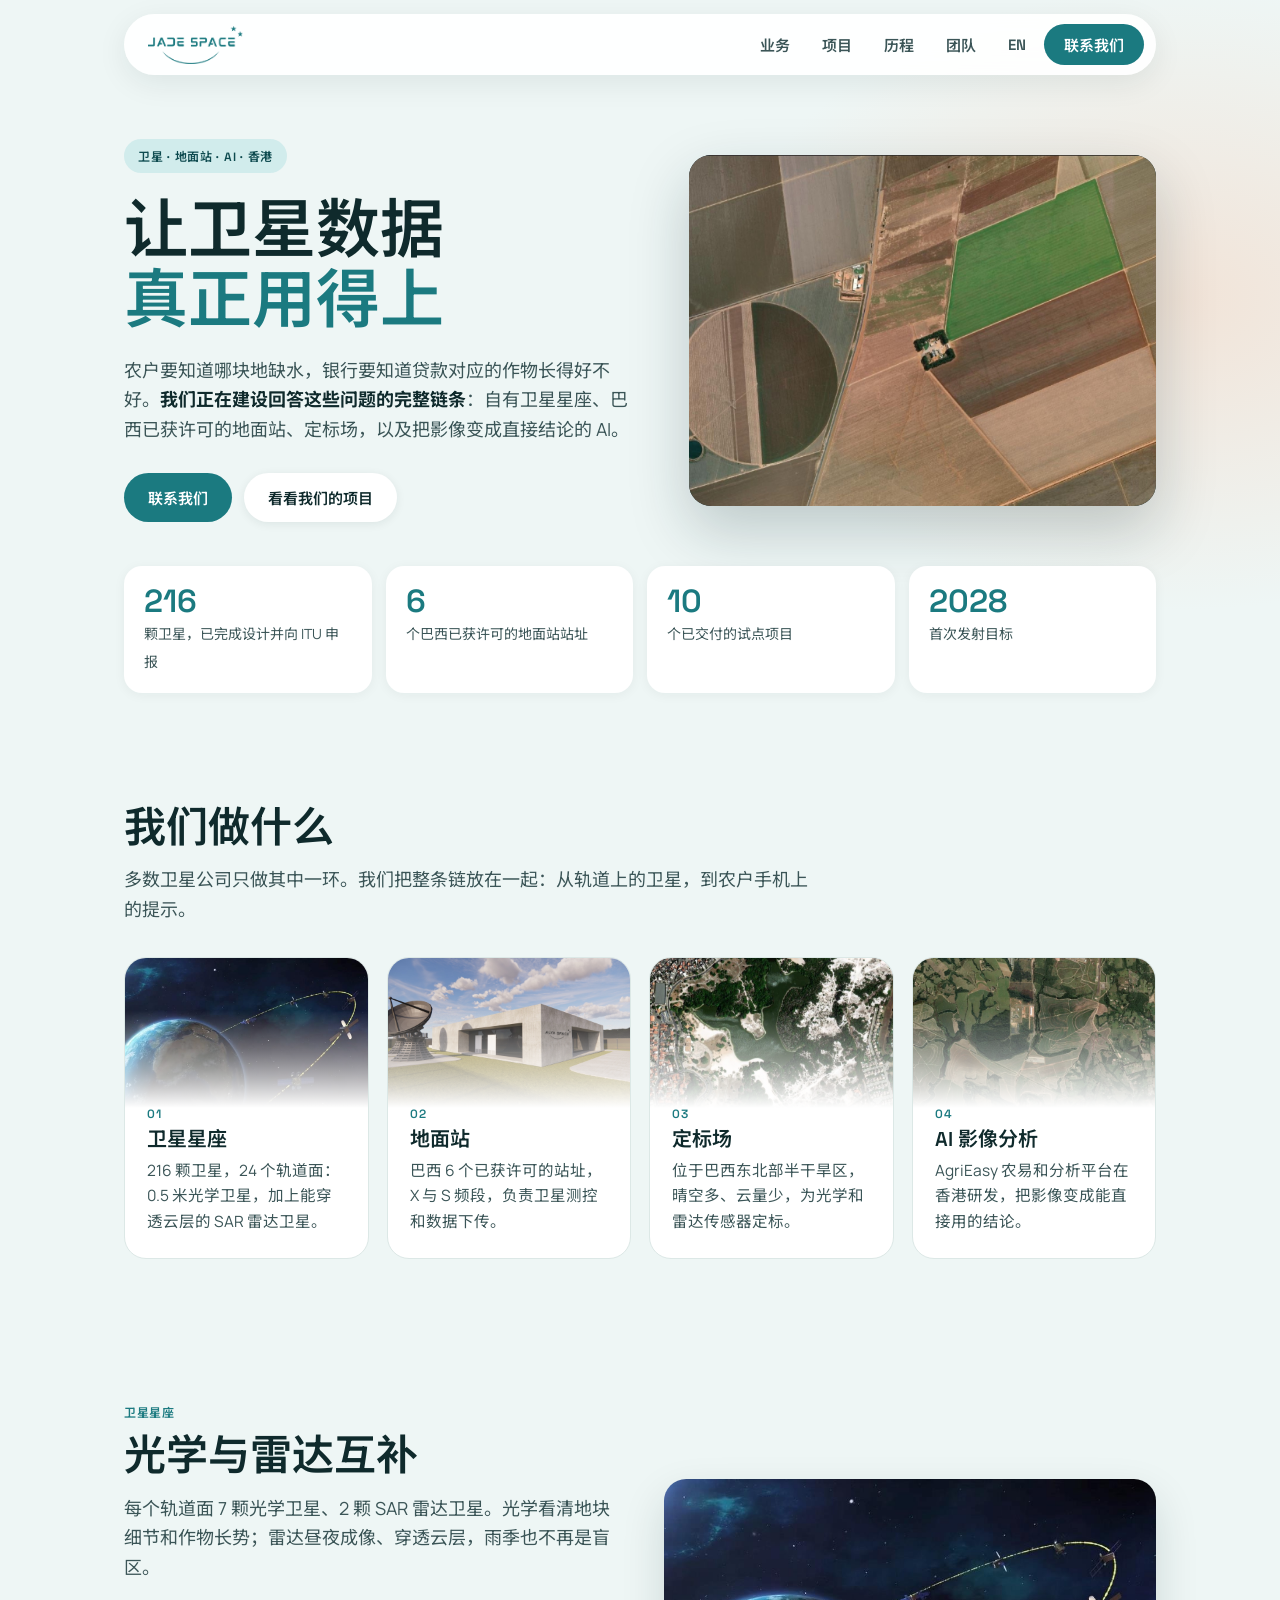
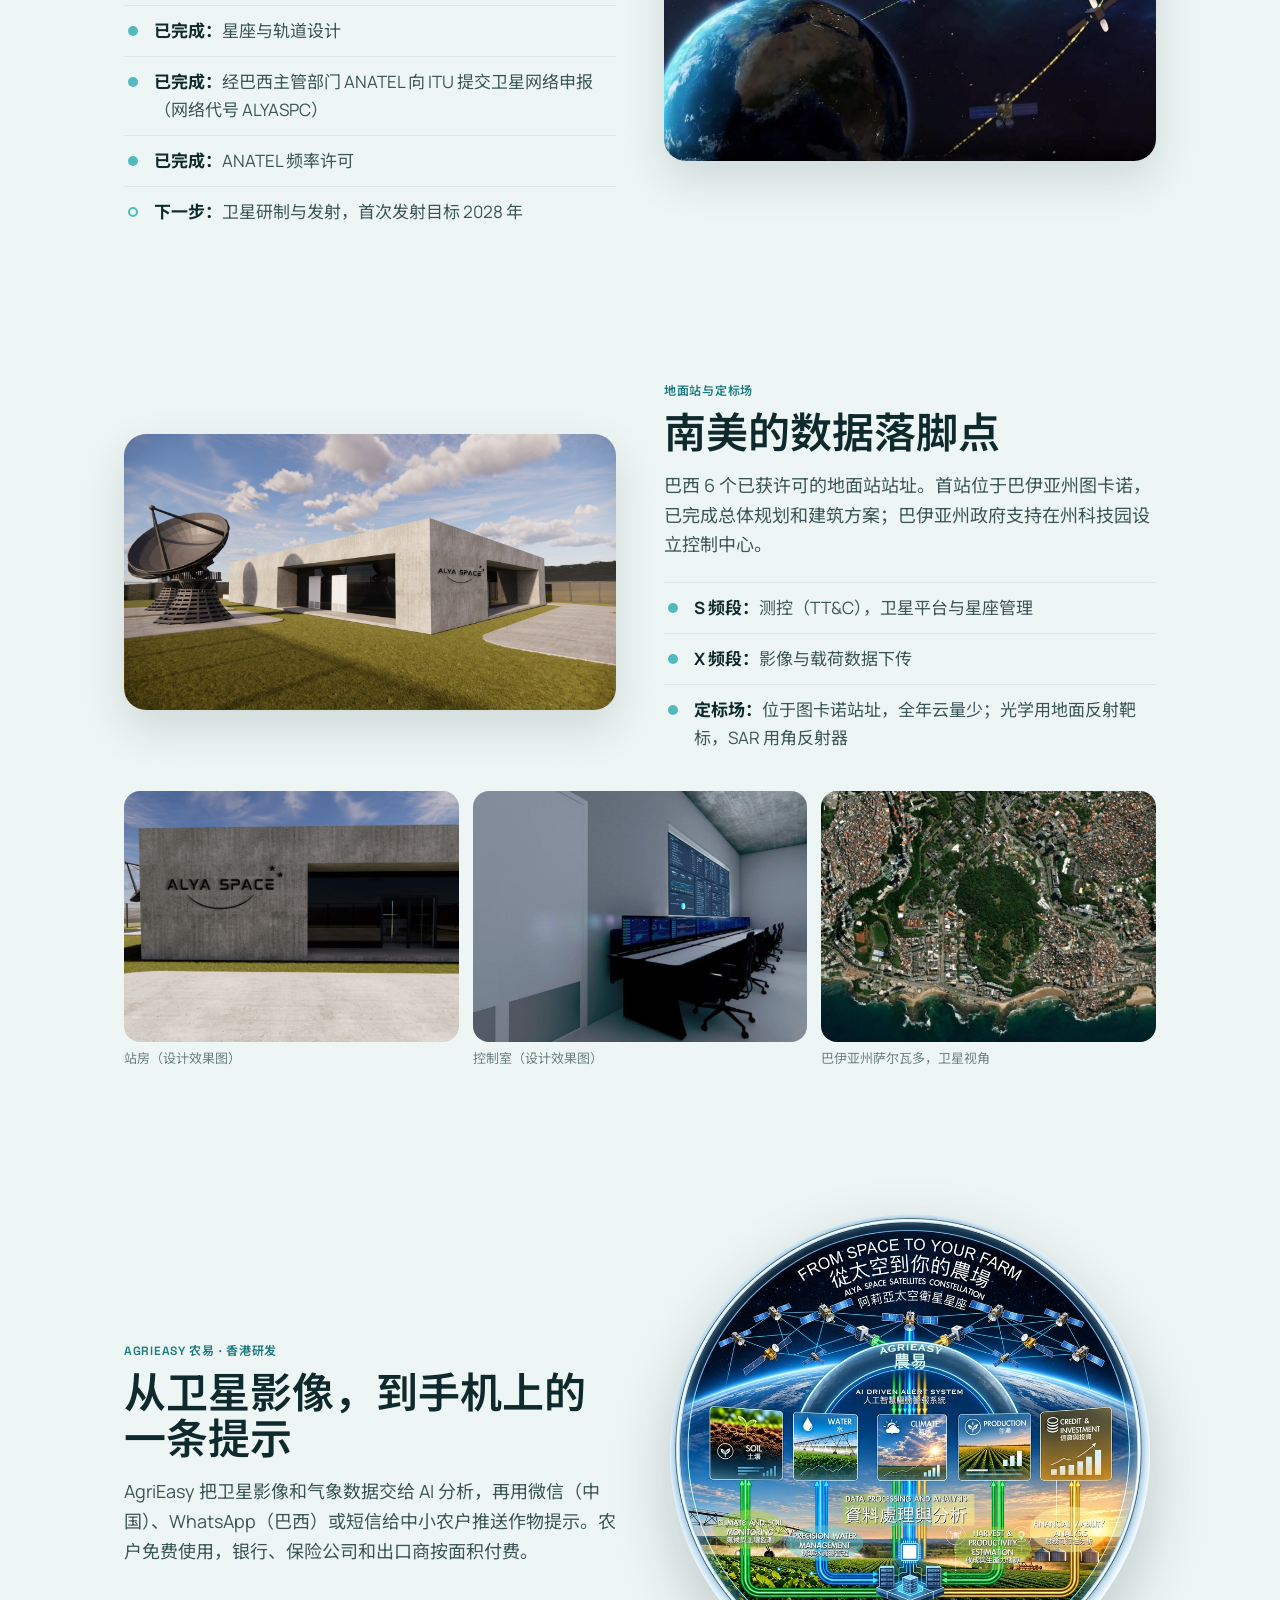
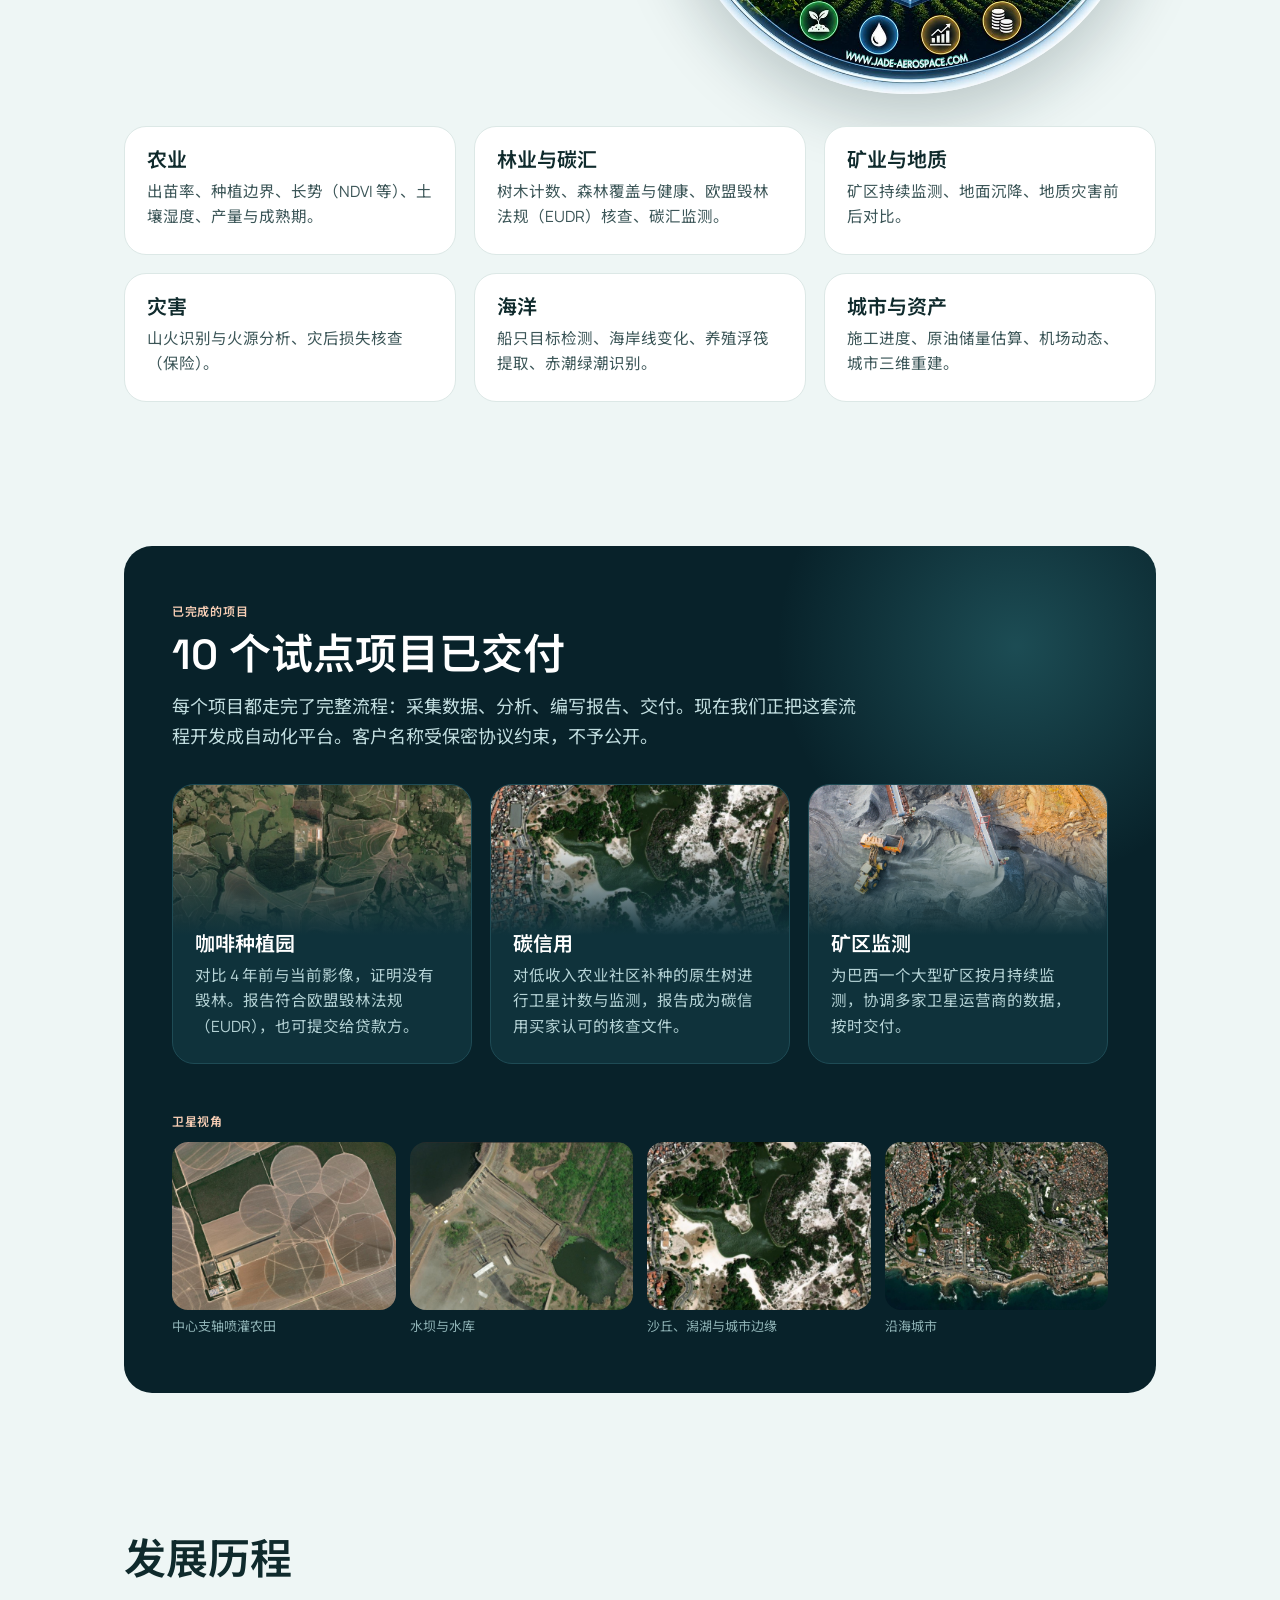
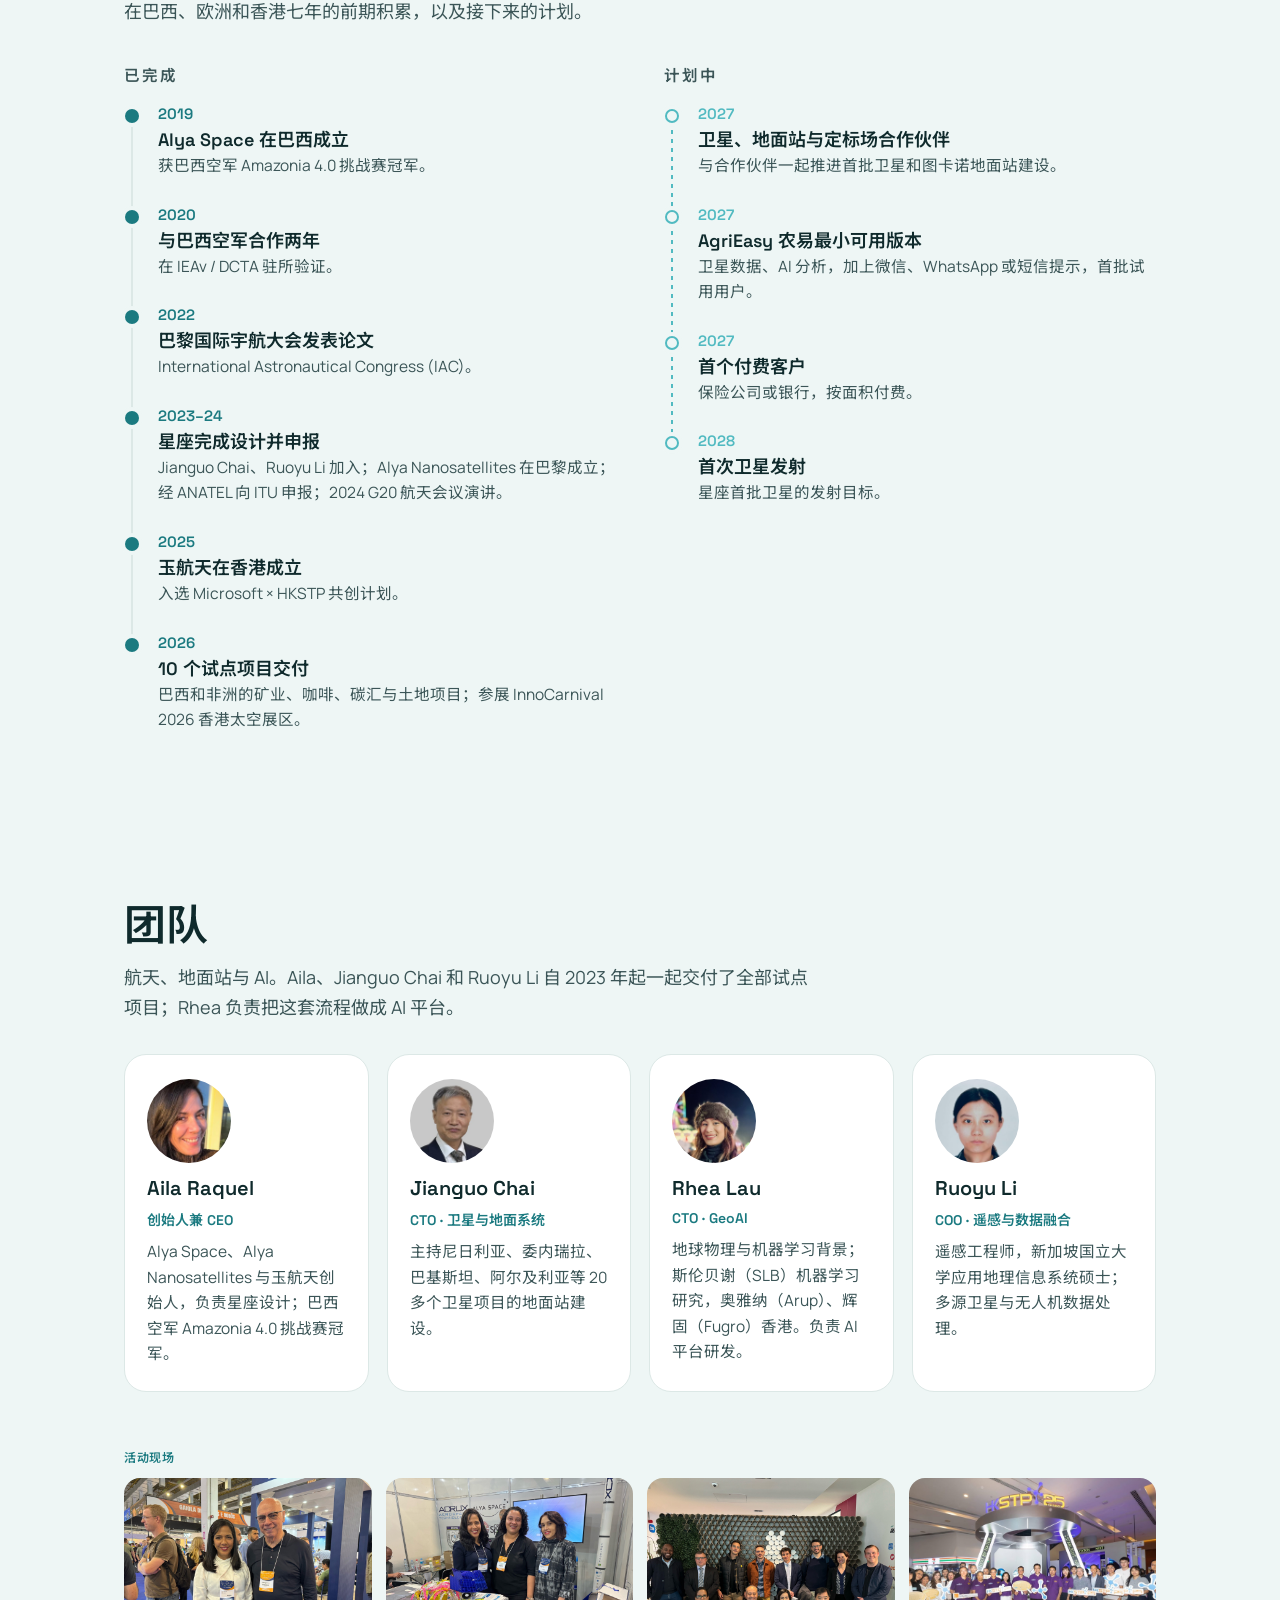
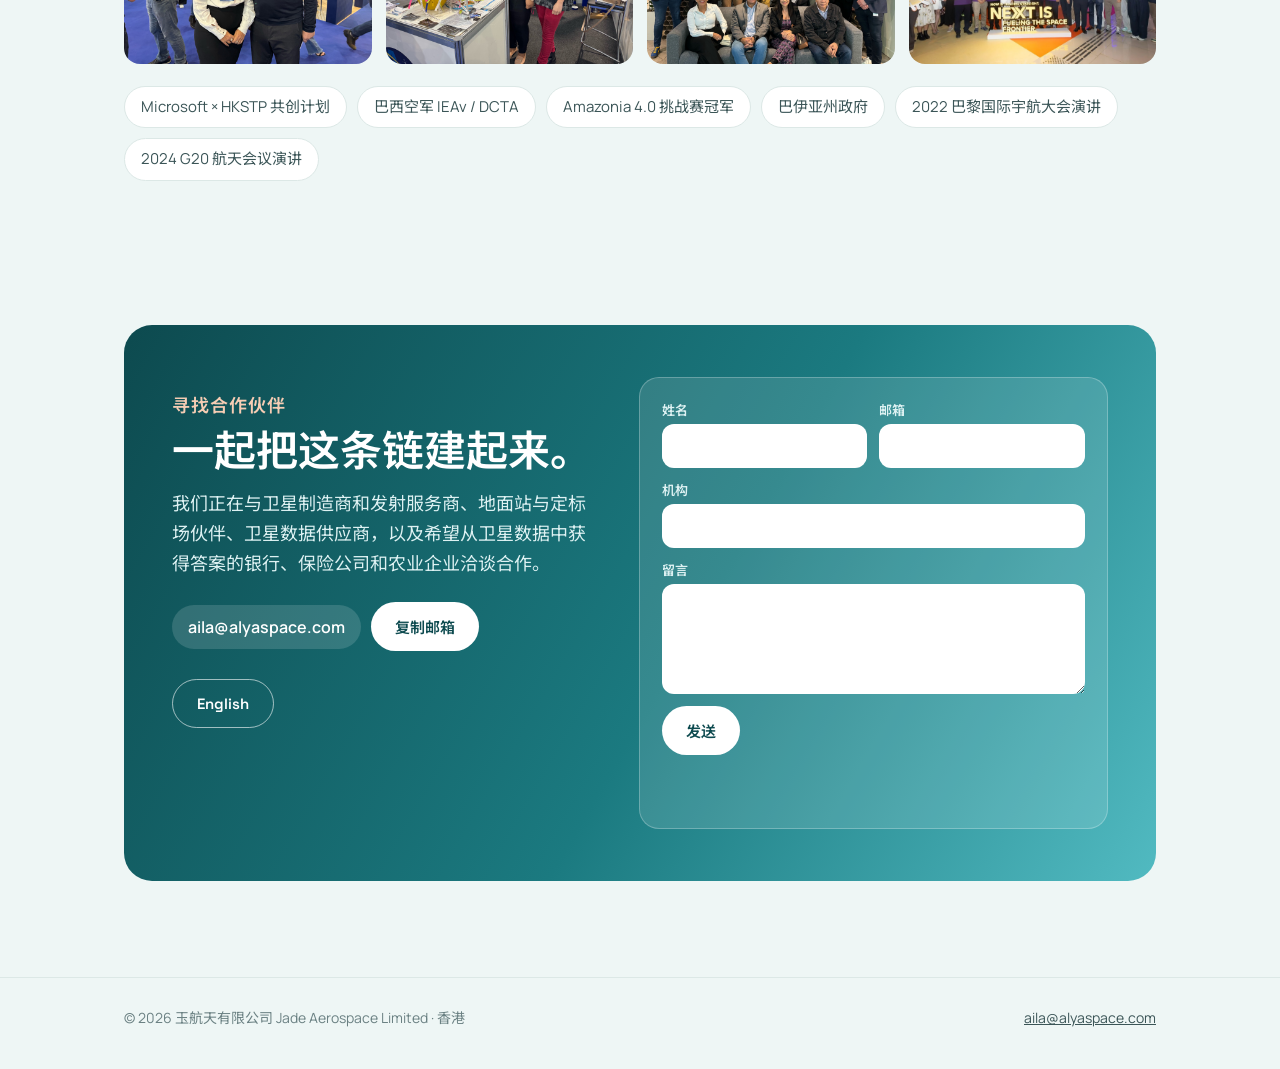
==== commit f3206e6c: "Contact form + copy-email button; English given-name-first names on Chinese page Co-Authored-By: Cla" ====
--- a/zh/index.html
+++ b/zh/index.html
@@ -169,7 +169,7 @@
         <li><span class="yr">2019</span><b>Alya Space 在巴西成立</b><p>获巴西空军 Amazonia 4.0 挑战赛冠军。</p></li>
         <li><span class="yr">2020</span><b>与巴西空军合作两年</b><p>在 IEAv / DCTA 驻所验证。</p></li>
         <li><span class="yr">2022</span><b>巴黎国际宇航大会发表论文</b><p>International Astronautical Congress (IAC)。</p></li>
-        <li><span class="yr">2023–24</span><b>星座完成设计并申报</b><p>Chai Jianguo、Li Ruoyu 加入；Alya Nanosatellites 在巴黎成立；经 ANATEL 向 ITU 申报；2024 G20 航天会议演讲。</p></li>
+        <li><span class="yr">2023–24</span><b>星座完成设计并申报</b><p>Jianguo Chai、Ruoyu Li 加入；Alya Nanosatellites 在巴黎成立；经 ANATEL 向 ITU 申报；2024 G20 航天会议演讲。</p></li>
         <li><span class="yr">2025</span><b>玉航天在香港成立</b><p>入选 Microsoft × HKSTP 共创计划。</p></li>
         <li><span class="yr">2026</span><b>10 个试点项目交付</b><p>巴西和非洲的矿业、咖啡、碳汇与土地项目；参展 InnoCarnival 2026 香港太空展区。</p></li>
         </ol>
@@ -191,12 +191,12 @@
 <section id="team">
   <div class="wrap">
     <h2>团队</h2>
-    <p class="sub">航天、地面站与 AI。Aila、Chai Jianguo 和 Li Ruoyu 自 2023 年起一起交付了全部试点项目；Rhea 负责把这套流程做成 AI 平台。</p>
+    <p class="sub">航天、地面站与 AI。Aila、Jianguo Chai 和 Ruoyu Li 自 2023 年起一起交付了全部试点项目；Rhea 负责把这套流程做成 AI 平台。</p>
     <div class="cards c4">
       <div class="card person"><img src="../assets/team-aila.jpg" alt="Aila Raquel" loading="lazy"><h3>Aila Raquel</h3><p class="role">创始人兼 CEO</p><p>Alya Space、Alya Nanosatellites 与玉航天创始人，负责星座设计；巴西空军 Amazonia 4.0 挑战赛冠军。</p></div>
-      <div class="card person"><img src="../assets/team-chai.jpg" alt="Chai Jianguo" loading="lazy"><h3>Chai Jianguo</h3><p class="role">CTO · 卫星与地面系统</p><p>主持尼日利亚、委内瑞拉、巴基斯坦、阿尔及利亚等 20 多个卫星项目的地面站建设。</p></div>
+      <div class="card person"><img src="../assets/team-chai.jpg" alt="Jianguo Chai" loading="lazy"><h3>Jianguo Chai</h3><p class="role">CTO · 卫星与地面系统</p><p>主持尼日利亚、委内瑞拉、巴基斯坦、阿尔及利亚等 20 多个卫星项目的地面站建设。</p></div>
       <div class="card person"><img src="../assets/team-rhea.jpg" alt="Rhea Lau" loading="lazy"><h3>Rhea Lau</h3><p class="role">CTO · GeoAI</p><p>地球物理与机器学习背景；斯伦贝谢（SLB）机器学习研究，奥雅纳（Arup）、辉固（Fugro）香港。负责 AI 平台研发。</p></div>
-      <div class="card person"><img src="../assets/team-li.jpg" alt="Li Ruoyu" loading="lazy"><h3>Li Ruoyu</h3><p class="role">COO · 遥感与数据融合</p><p>遥感工程师，新加坡国立大学应用地理信息系统硕士；多源卫星与无人机数据处理。</p></div>
+      <div class="card person"><img src="../assets/team-li.jpg" alt="Ruoyu Li" loading="lazy"><h3>Ruoyu Li</h3><p class="role">COO · 遥感与数据融合</p><p>遥感工程师，新加坡国立大学应用地理信息系统硕士；多源卫星与无人机数据处理。</p></div>
     </div>
 
     <p class="kicker" style="margin-top:56px">活动现场</p>
@@ -221,12 +221,28 @@
 <section id="contact">
   <div class="wrap">
     <div class="ctabox">
-      <p class="kicker">寻找合作伙伴</p>
-      <h2>一起把这条链建起来。</h2>
-      <p>我们正在与卫星制造商和发射服务商、地面站与定标场伙伴、卫星数据供应商，以及希望从卫星数据中获得答案的银行、保险公司和农业企业洽谈合作。</p>
-      <div class="btns">
-        <a class="btn light" href="mailto:aila@alyaspace.com">发邮件给 Aila</a>
-        <a class="btn line" href="../">English</a>
+      <div class="cgrid">
+        <div>
+          <p class="kicker">寻找合作伙伴</p>
+          <h2>一起把这条链建起来。</h2>
+          <p>我们正在与卫星制造商和发射服务商、地面站与定标场伙伴、卫星数据供应商，以及希望从卫星数据中获得答案的银行、保险公司和农业企业洽谈合作。</p>
+          <div class="mailrow">
+            <code>aila@alyaspace.com</code>
+            <button type="button" class="btn light" data-copy>复制邮箱</button>
+          </div>
+          <div class="btns"><a class="btn line" href="../">English</a></div>
+        </div>
+        <form id="contact-form" class="cform">
+          <div class="row">
+            <label>姓名<input name="name" required autocomplete="name"></label>
+            <label>邮箱<input name="email" type="email" required autocomplete="email"></label>
+          </div>
+          <label>机构<input name="org" autocomplete="organization"></label>
+          <label>留言<textarea name="message" required></textarea></label>
+          <input class="hp" name="_honey" tabindex="-1" autocomplete="off" aria-hidden="true">
+          <button type="submit" class="btn light">发送</button>
+          <p class="form-msg" role="status"></p>
+        </form>
       </div>
     </div>
   </div>
@@ -239,5 +255,6 @@
   </div>
 </footer>
 
+<script src="../assets/contact.js" defer></script>
 </body>
 </html>
--- a/assets/style.css
+++ b/assets/style.css
@@ -157,3 +157,21 @@
 @media (max-width:760px){.tl{grid-template-columns:1fr}}
 img.globe{width:100%;max-width:480px;justify-self:center;border-radius:50%;box-shadow:0 24px 60px rgba(15,42,44,.22)}
 @media (max-width:920px){img.globe{max-width:360px}}
+
+/* contact form inside the gradient box */
+.ctabox .cgrid{display:grid;grid-template-columns:1fr 1.1fr;gap:40px;align-items:start}
+.cform{display:grid;gap:12px;background:rgba(255,255,255,.12);border:1px solid rgba(255,255,255,.25);border-radius:20px;padding:22px}
+.cform .row{display:grid;grid-template-columns:1fr 1fr;gap:12px}
+.cform label{display:grid;gap:5px;font:600 13px var(--disp);color:#DDF1F2}
+.cform input,.cform textarea{font:400 16px var(--body);color:var(--ink);background:#fff;border:0;border-radius:12px;padding:11px 13px;width:100%}
+.cform textarea{min-height:110px;resize:vertical}
+.cform input:focus,.cform textarea:focus{outline:3px solid var(--peach)}
+.cform button{justify-self:start;border:0;cursor:pointer}
+.cform button:disabled{opacity:.6;cursor:wait}
+.form-msg{font-size:15px;color:#fff;min-height:1.4em;margin:0}
+.mailrow{display:flex;flex-wrap:wrap;gap:10px;align-items:center;margin-top:24px}
+.mailrow code{font:600 16px var(--body);background:rgba(255,255,255,.14);padding:11px 16px;border-radius:999px;color:#fff}
+.mailrow button{border:0;cursor:pointer}
+.hp{position:absolute;left:-9999px}
+@media (max-width:920px){.ctabox .cgrid{grid-template-columns:1fr}.cform .row{grid-template-columns:1fr}}
+section[id]{scroll-margin-top:90px}
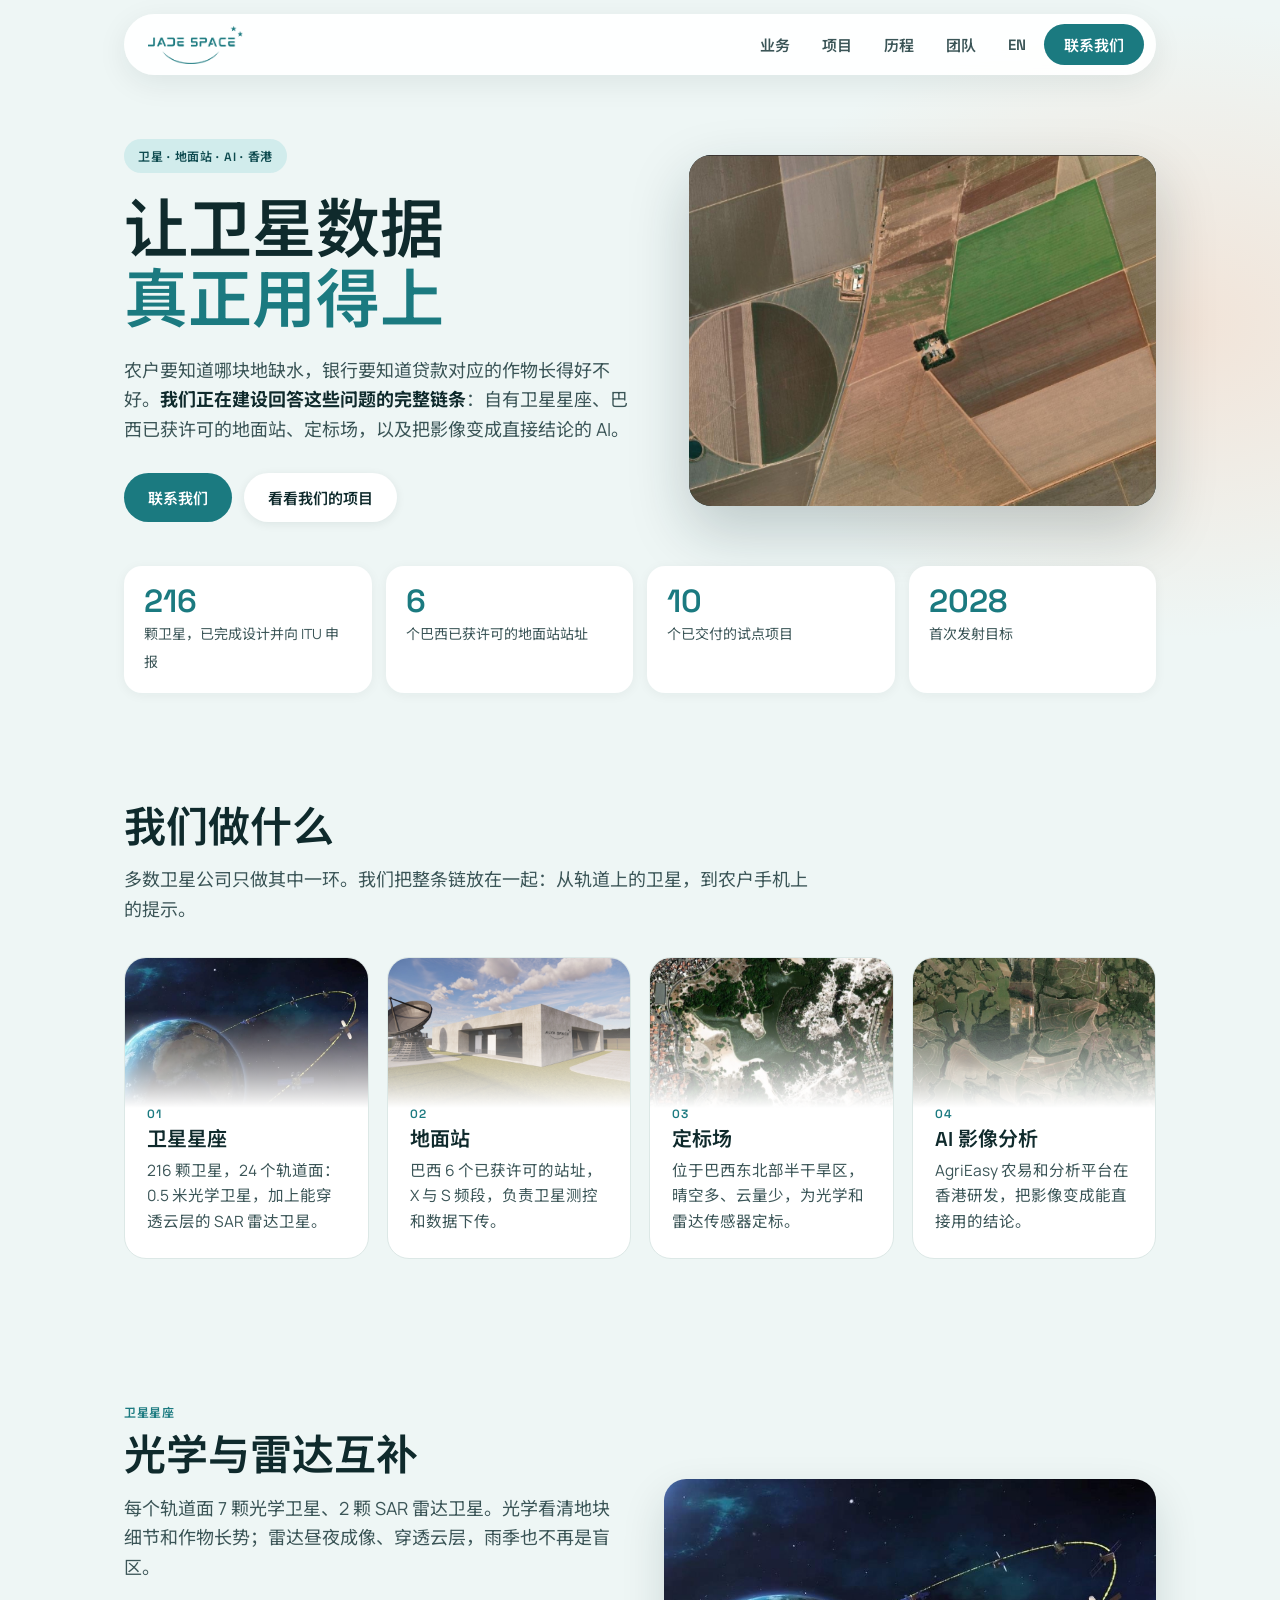
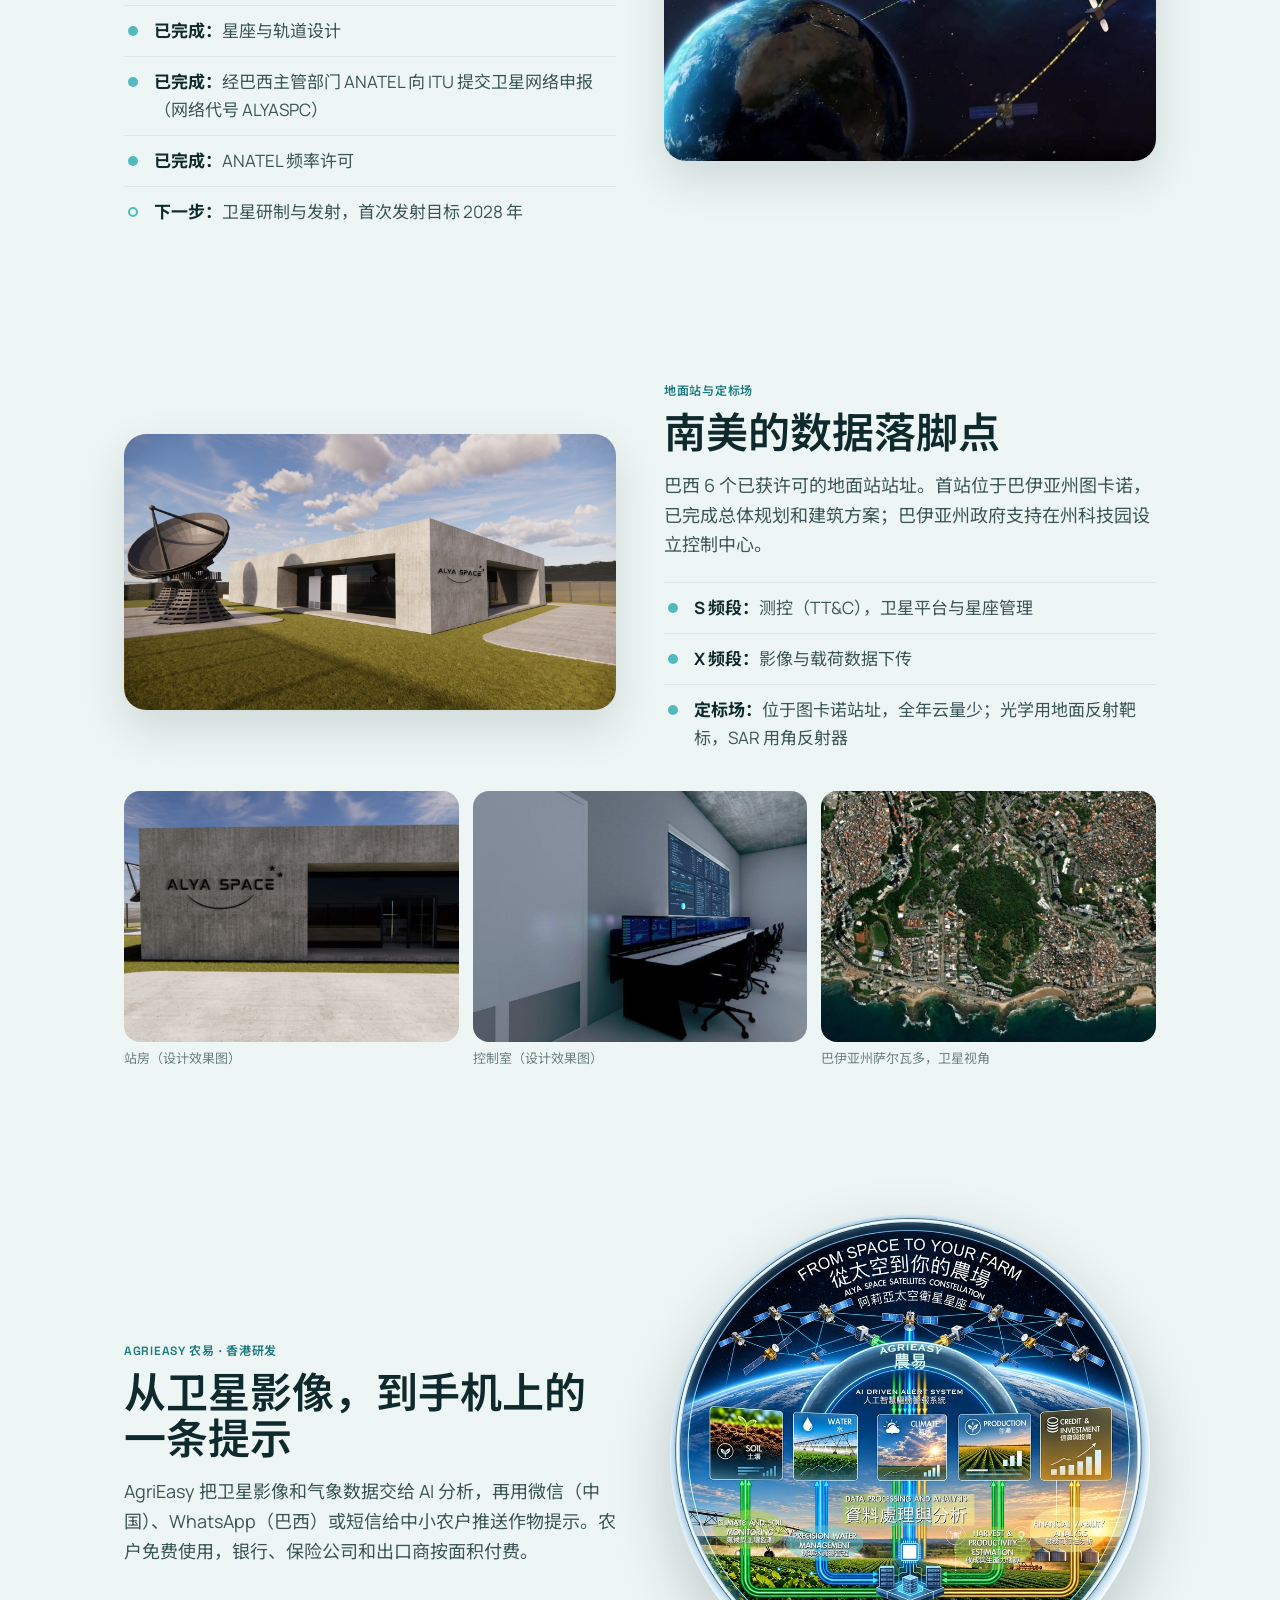
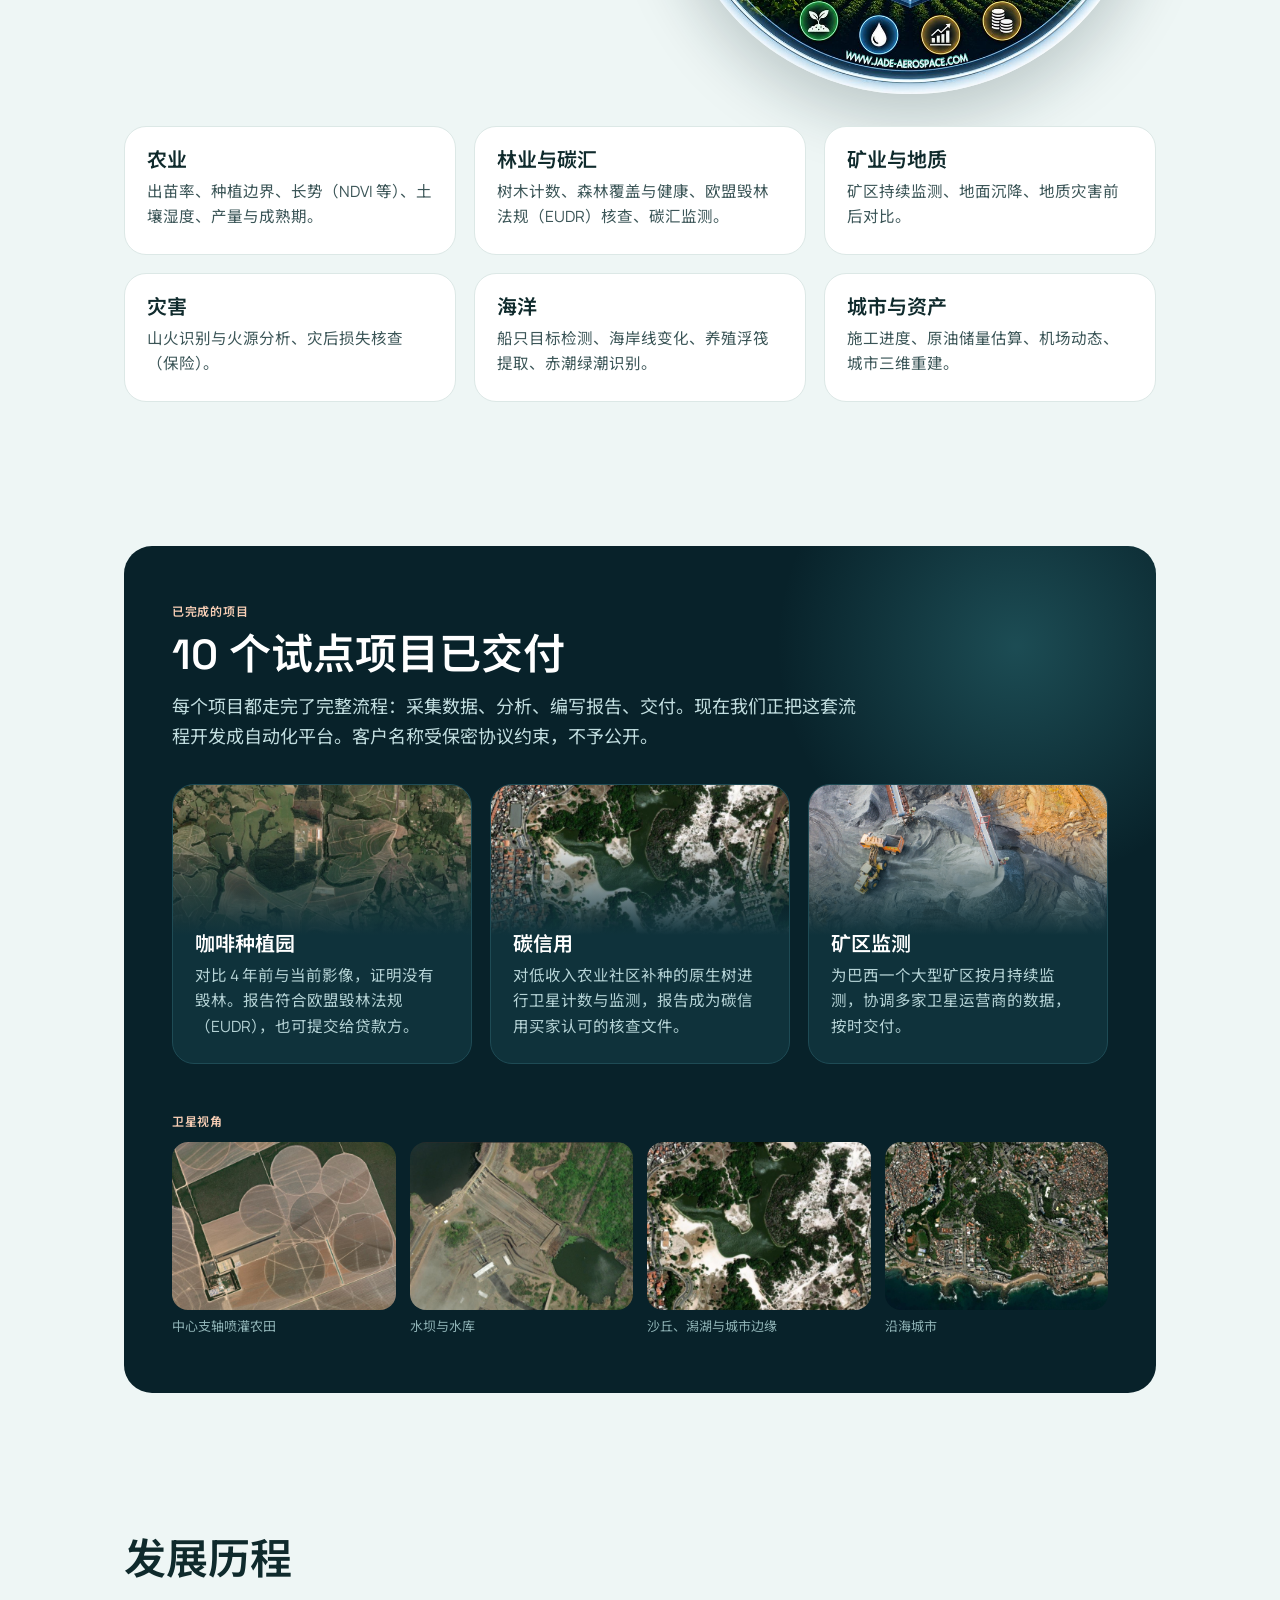
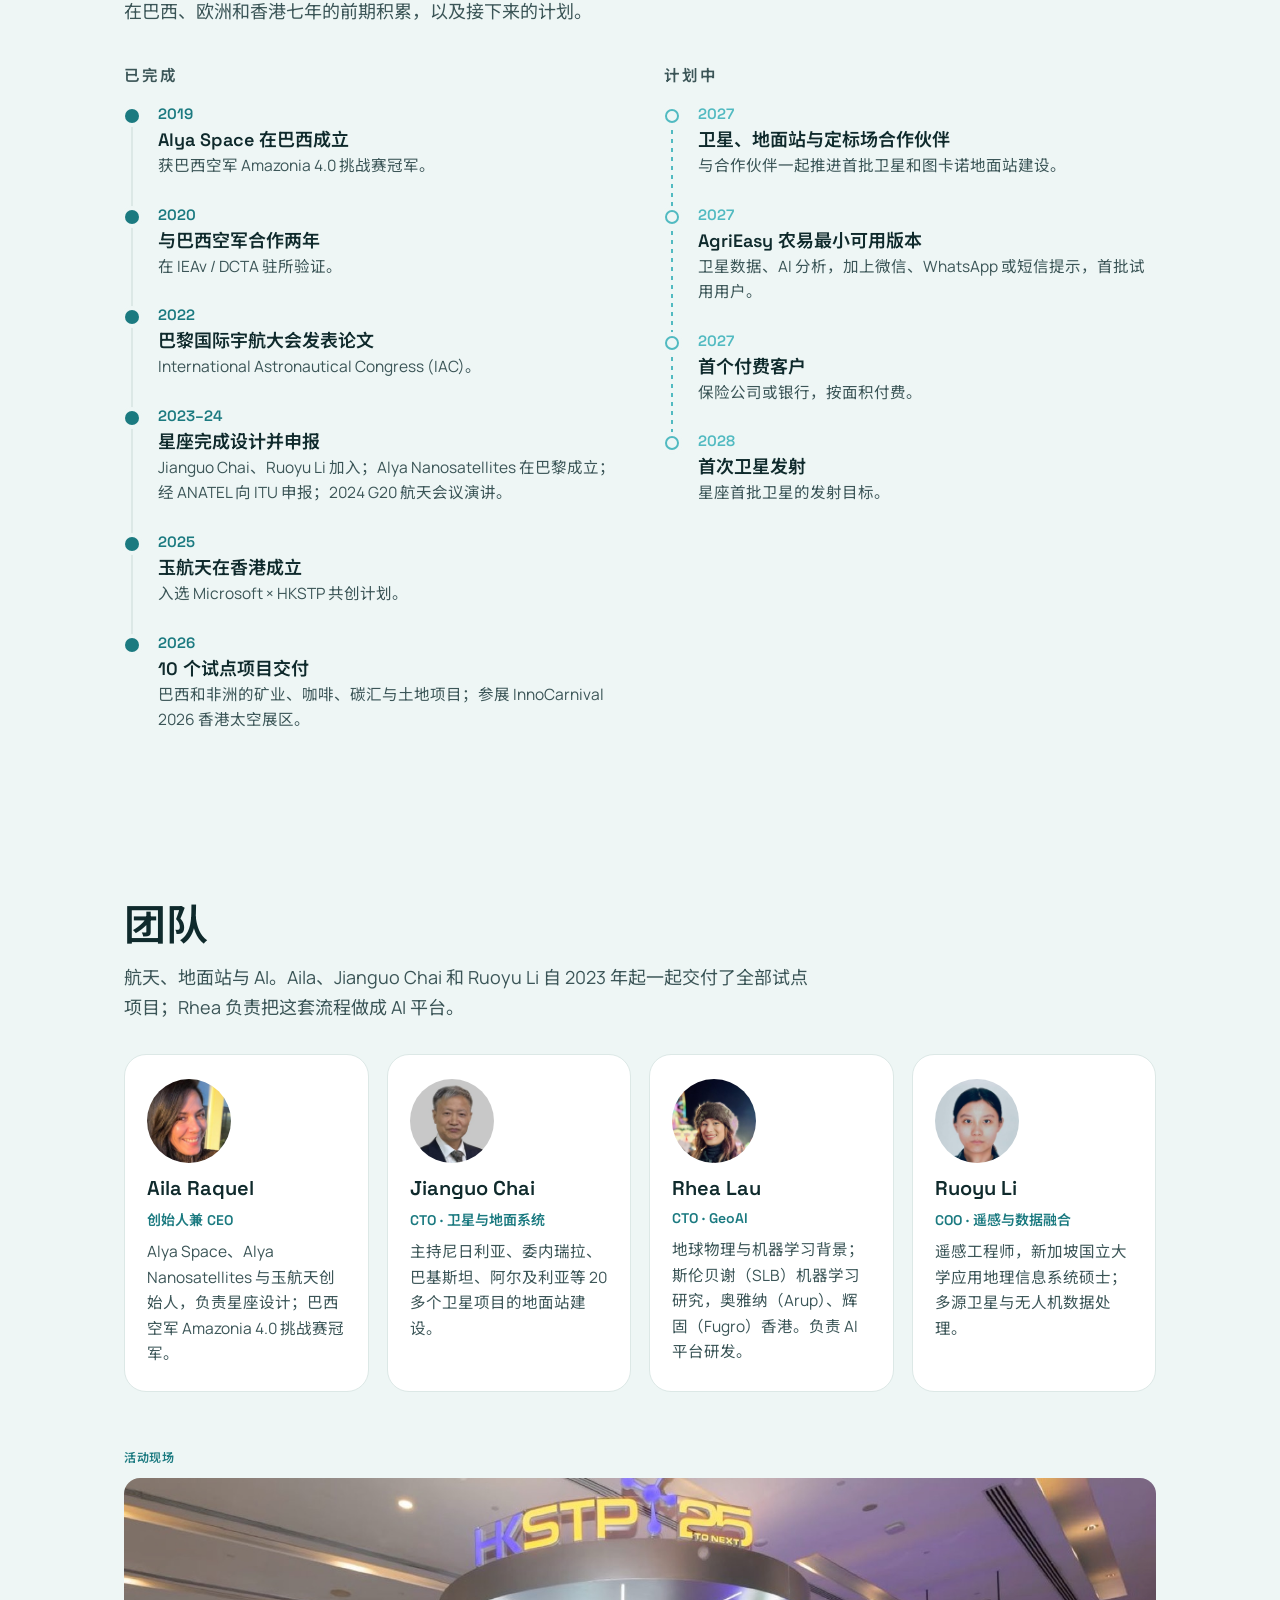
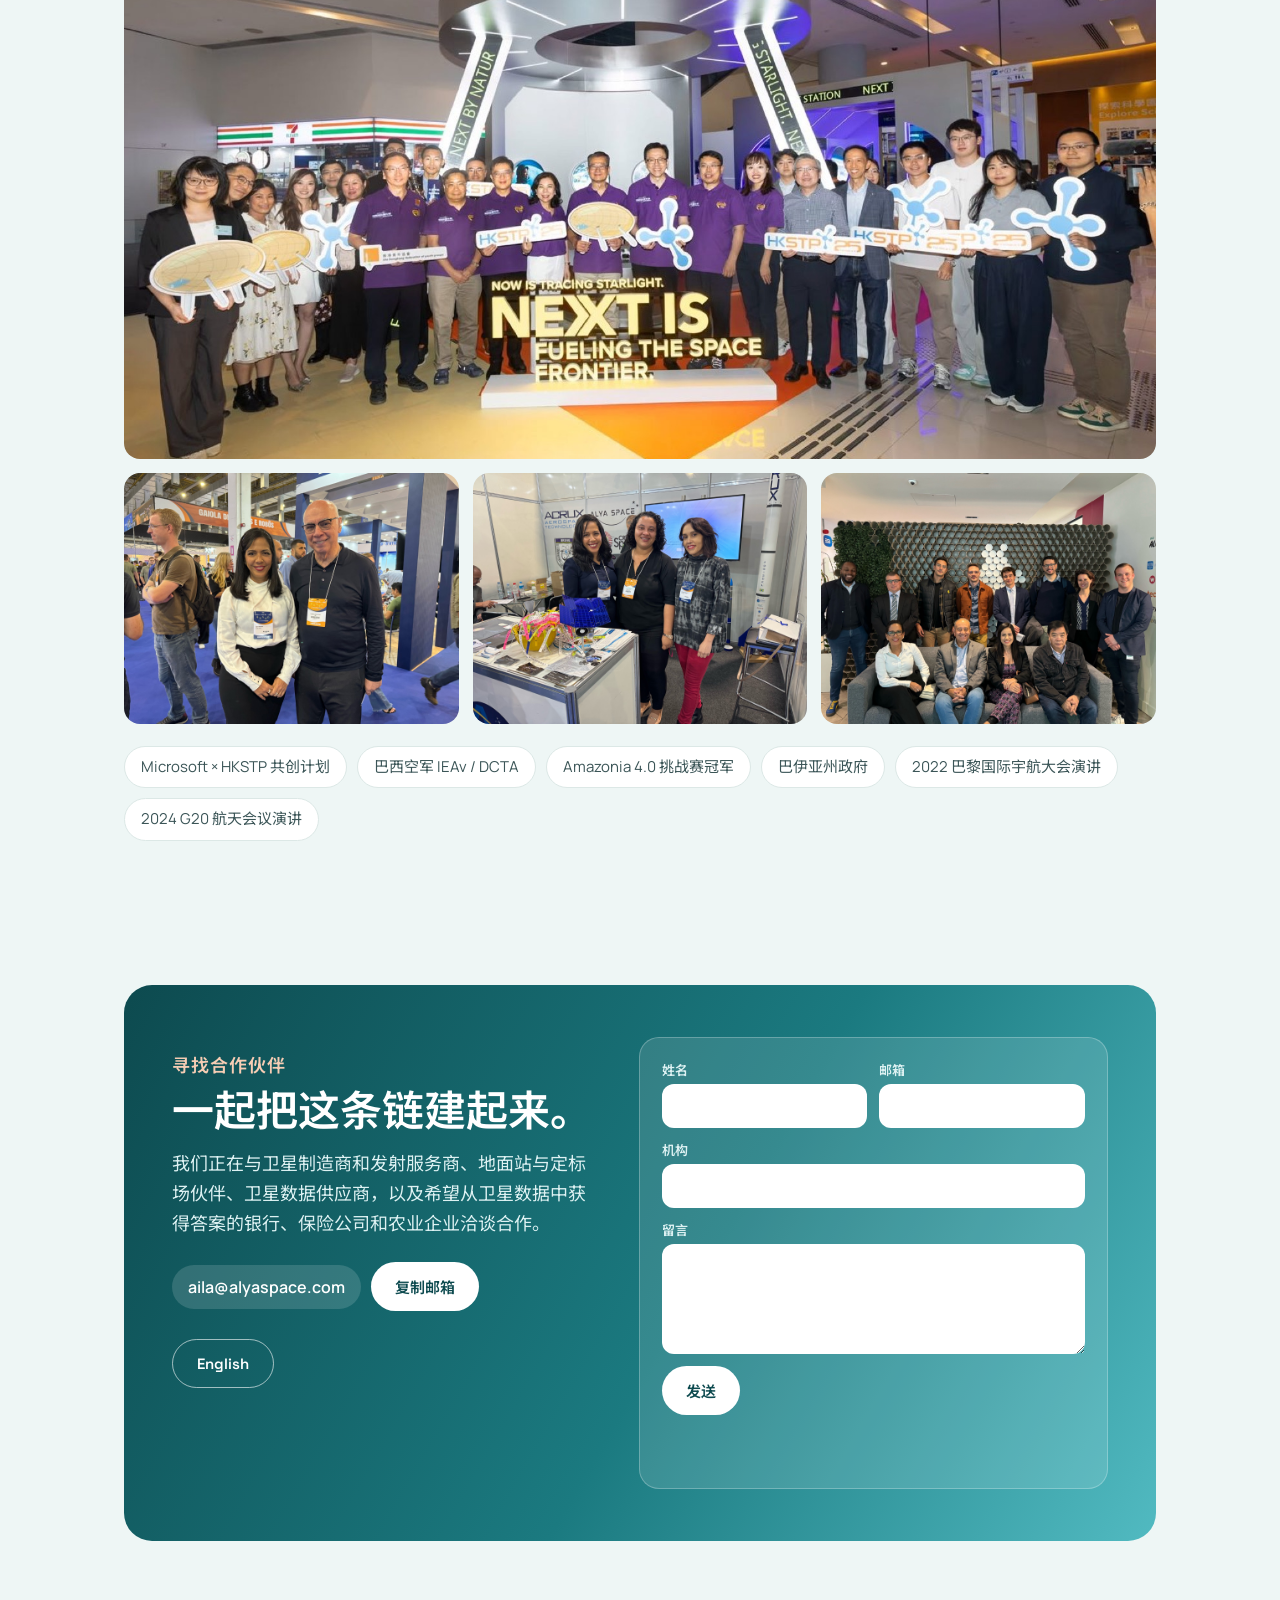
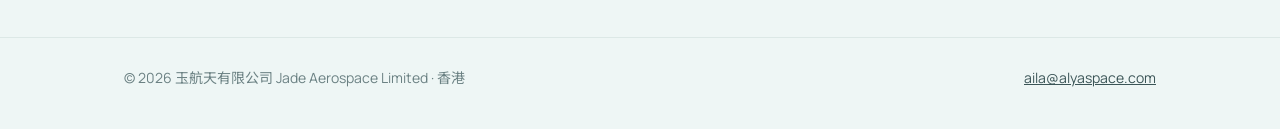
==== commit e90a891f: "HKSTP photo full width, three event photos below Co-Authored-By: Claude Opus 5.5 <noreply@anthropic." ====
--- a/zh/index.html
+++ b/zh/index.html
@@ -200,11 +200,13 @@
     </div>
 
     <p class="kicker" style="margin-top:56px">活动现场</p>
-    <div class="gallery g4" style="margin-top:8px">
+    <div class="gallery" style="margin-top:8px">
+      <figure class="wide"><img src="../assets/event-hk.jpg" alt="香港太空展区" loading="lazy"></figure>
+    </div>
+    <div class="gallery g3" style="margin-top:14px">
       <figure><img src="../assets/event-1.jpg" alt="团队参加航天行业活动" loading="lazy"></figure>
       <figure><img src="../assets/event-2.jpg" alt="团队在 Alya Space 展位" loading="lazy"></figure>
       <figure><img src="../assets/event-3.jpg" alt="与合作伙伴合影" loading="lazy"></figure>
-      <figure><img src="../assets/event-hk.jpg" alt="香港太空展区" loading="lazy"></figure>
     </div>
     <div class="pills">
       <span>Microsoft × HKSTP 共创计划</span>
--- a/assets/style.css
+++ b/assets/style.css
@@ -175,3 +175,4 @@
 .hp{position:absolute;left:-9999px}
 @media (max-width:920px){.ctabox .cgrid{grid-template-columns:1fr}.cform .row{grid-template-columns:1fr}}
 section[id]{scroll-margin-top:90px}
+.gallery figure.wide img{aspect-ratio:16/9}
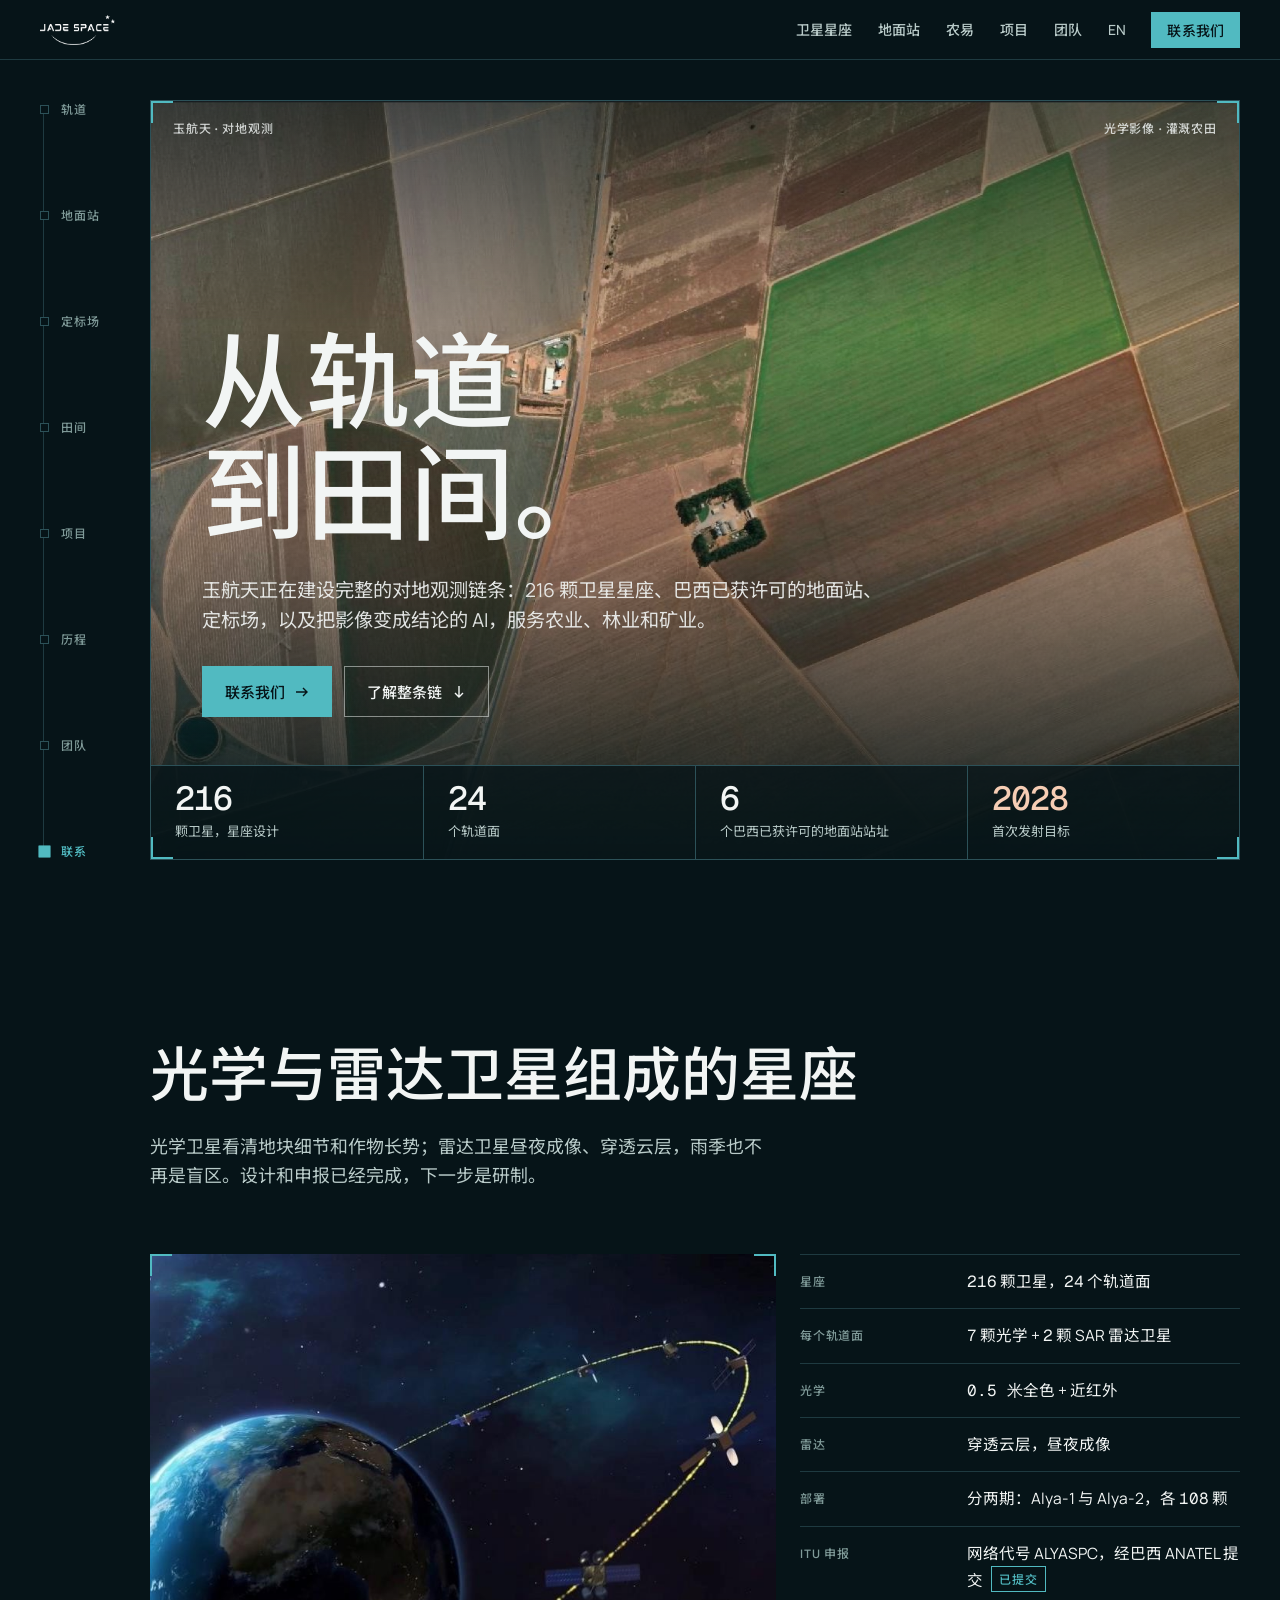
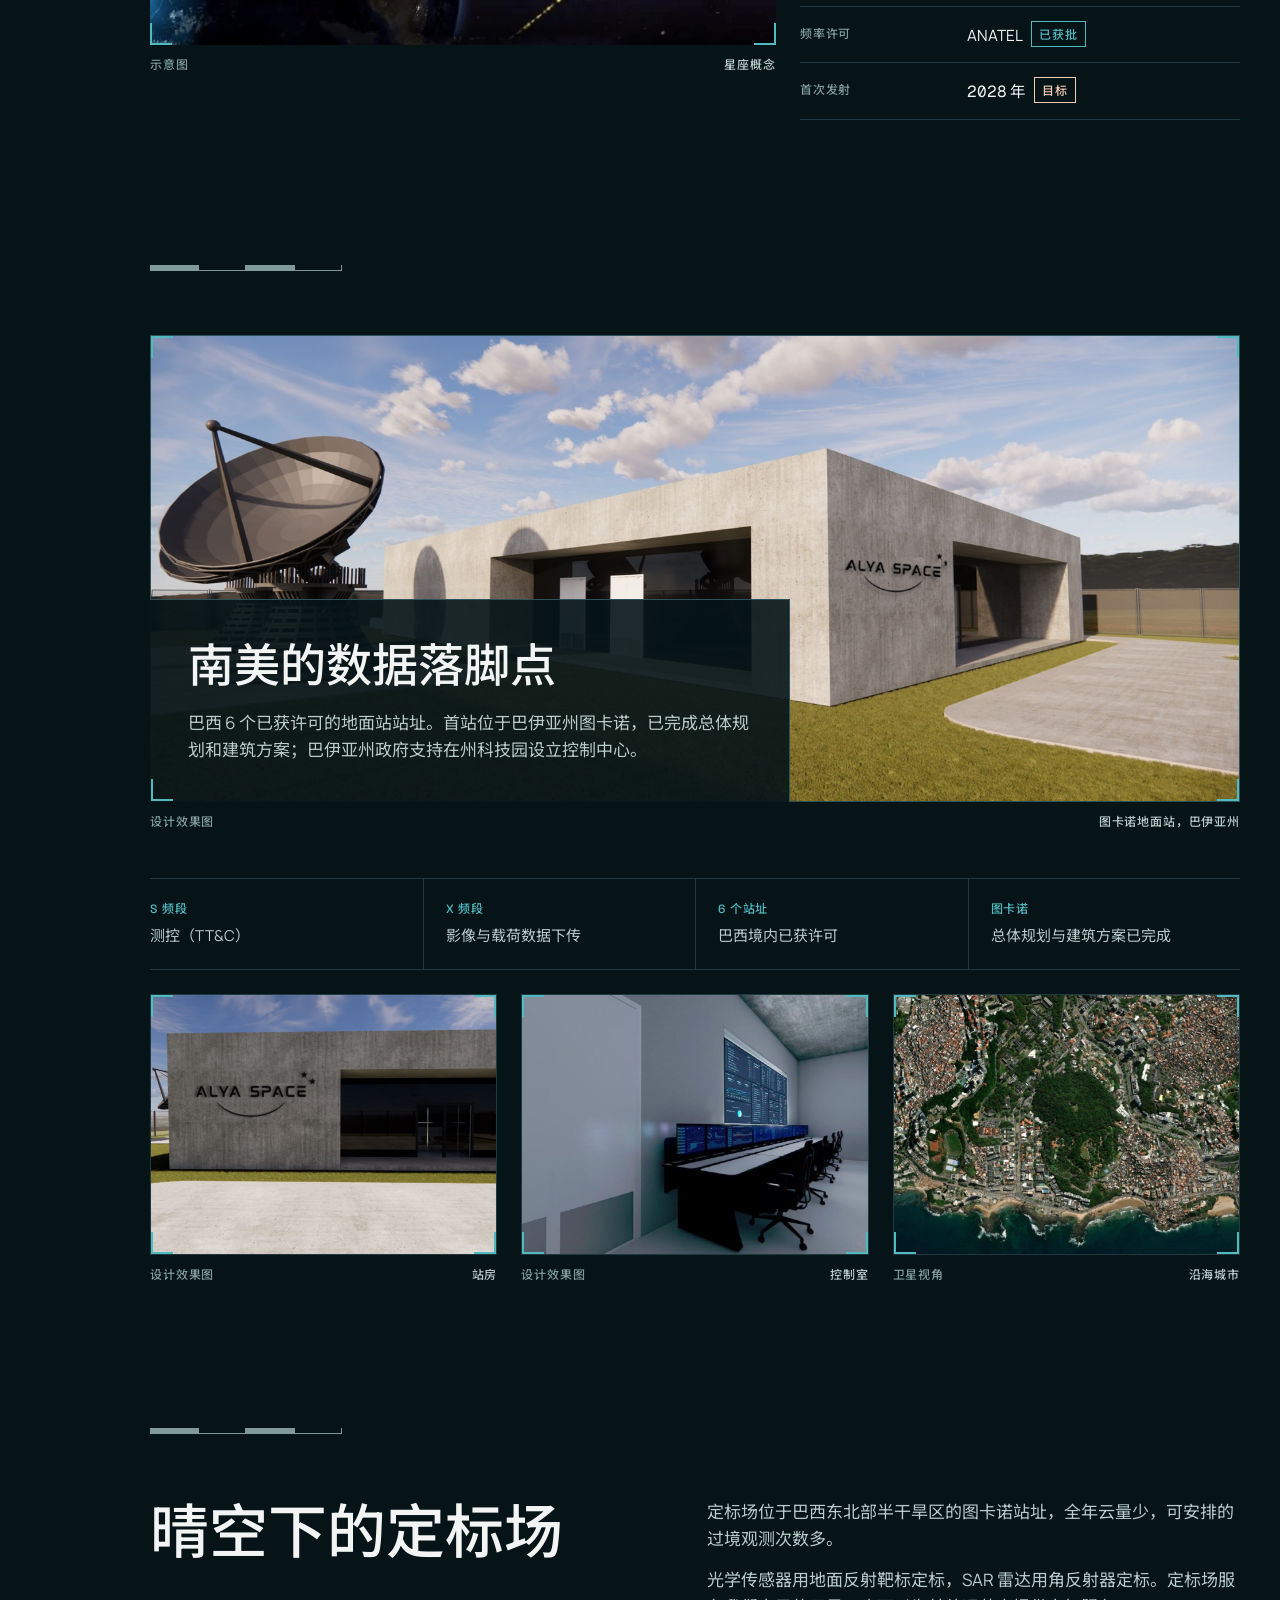
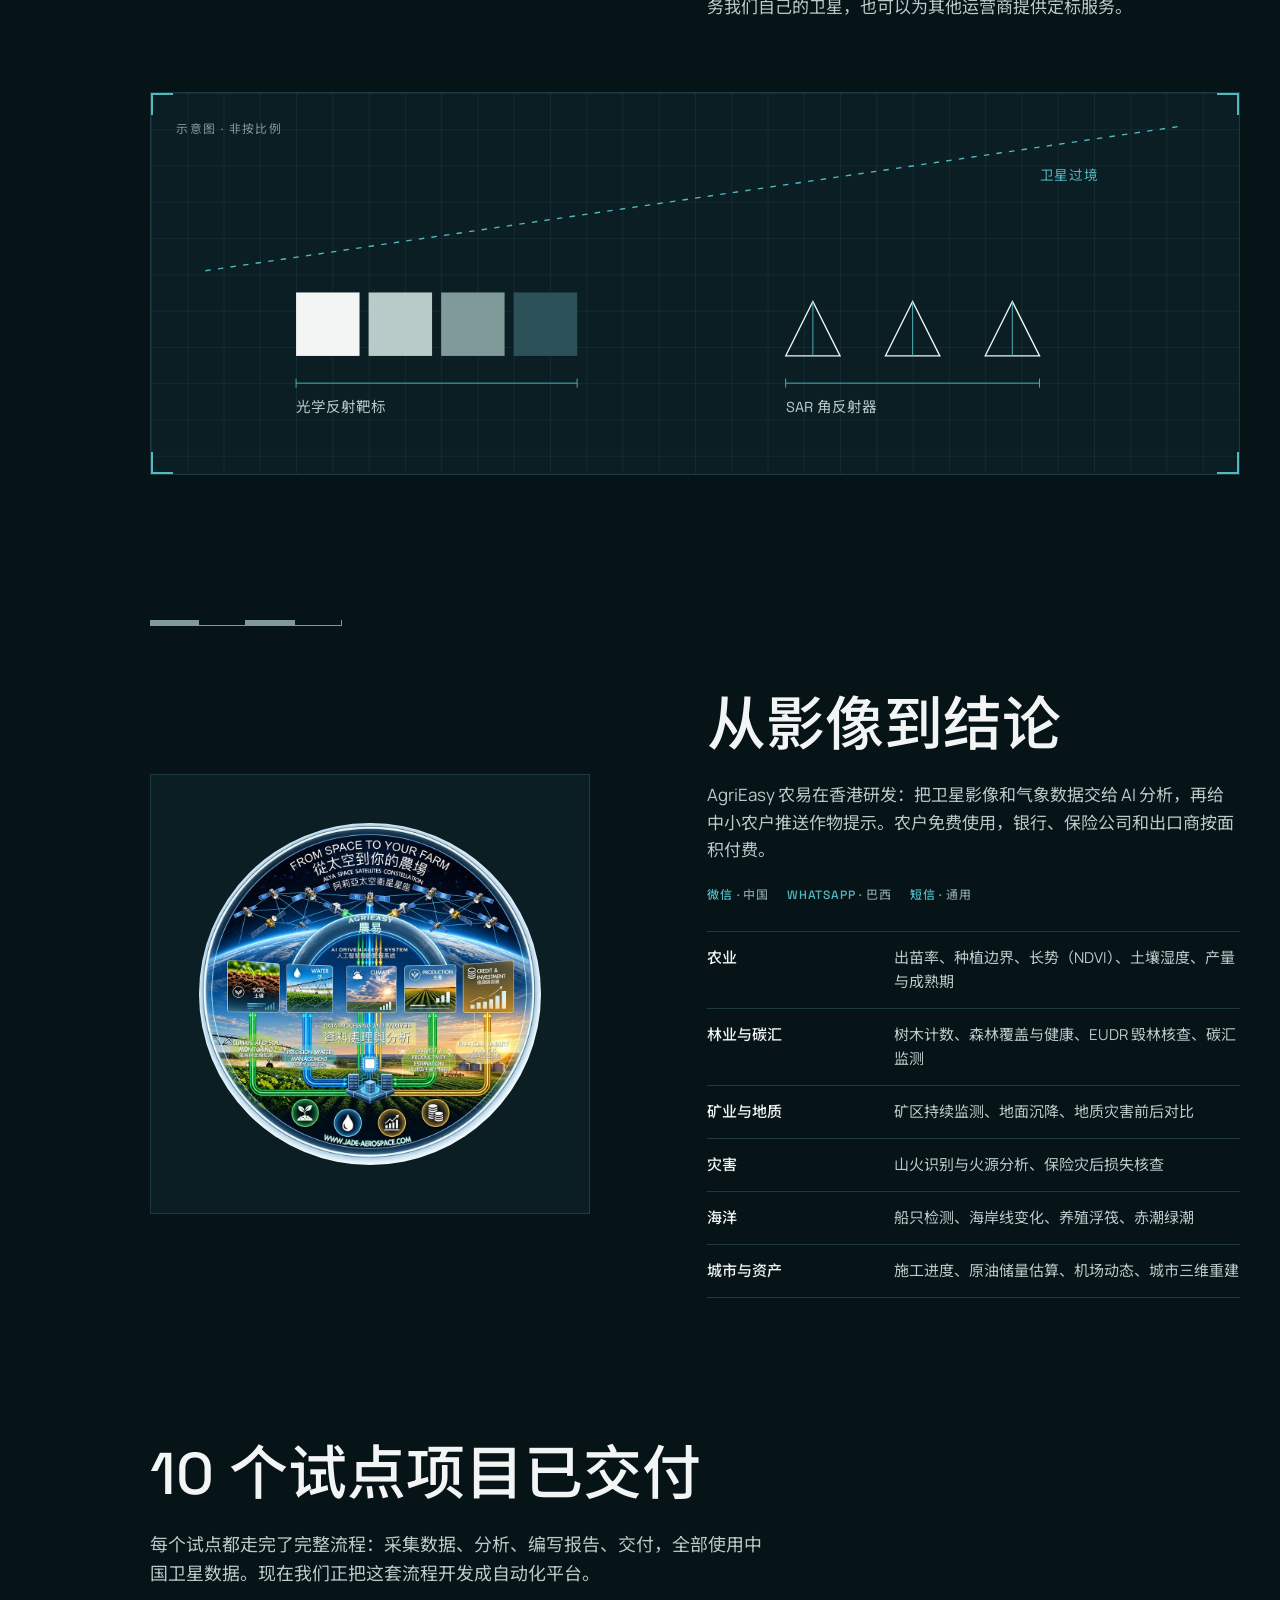
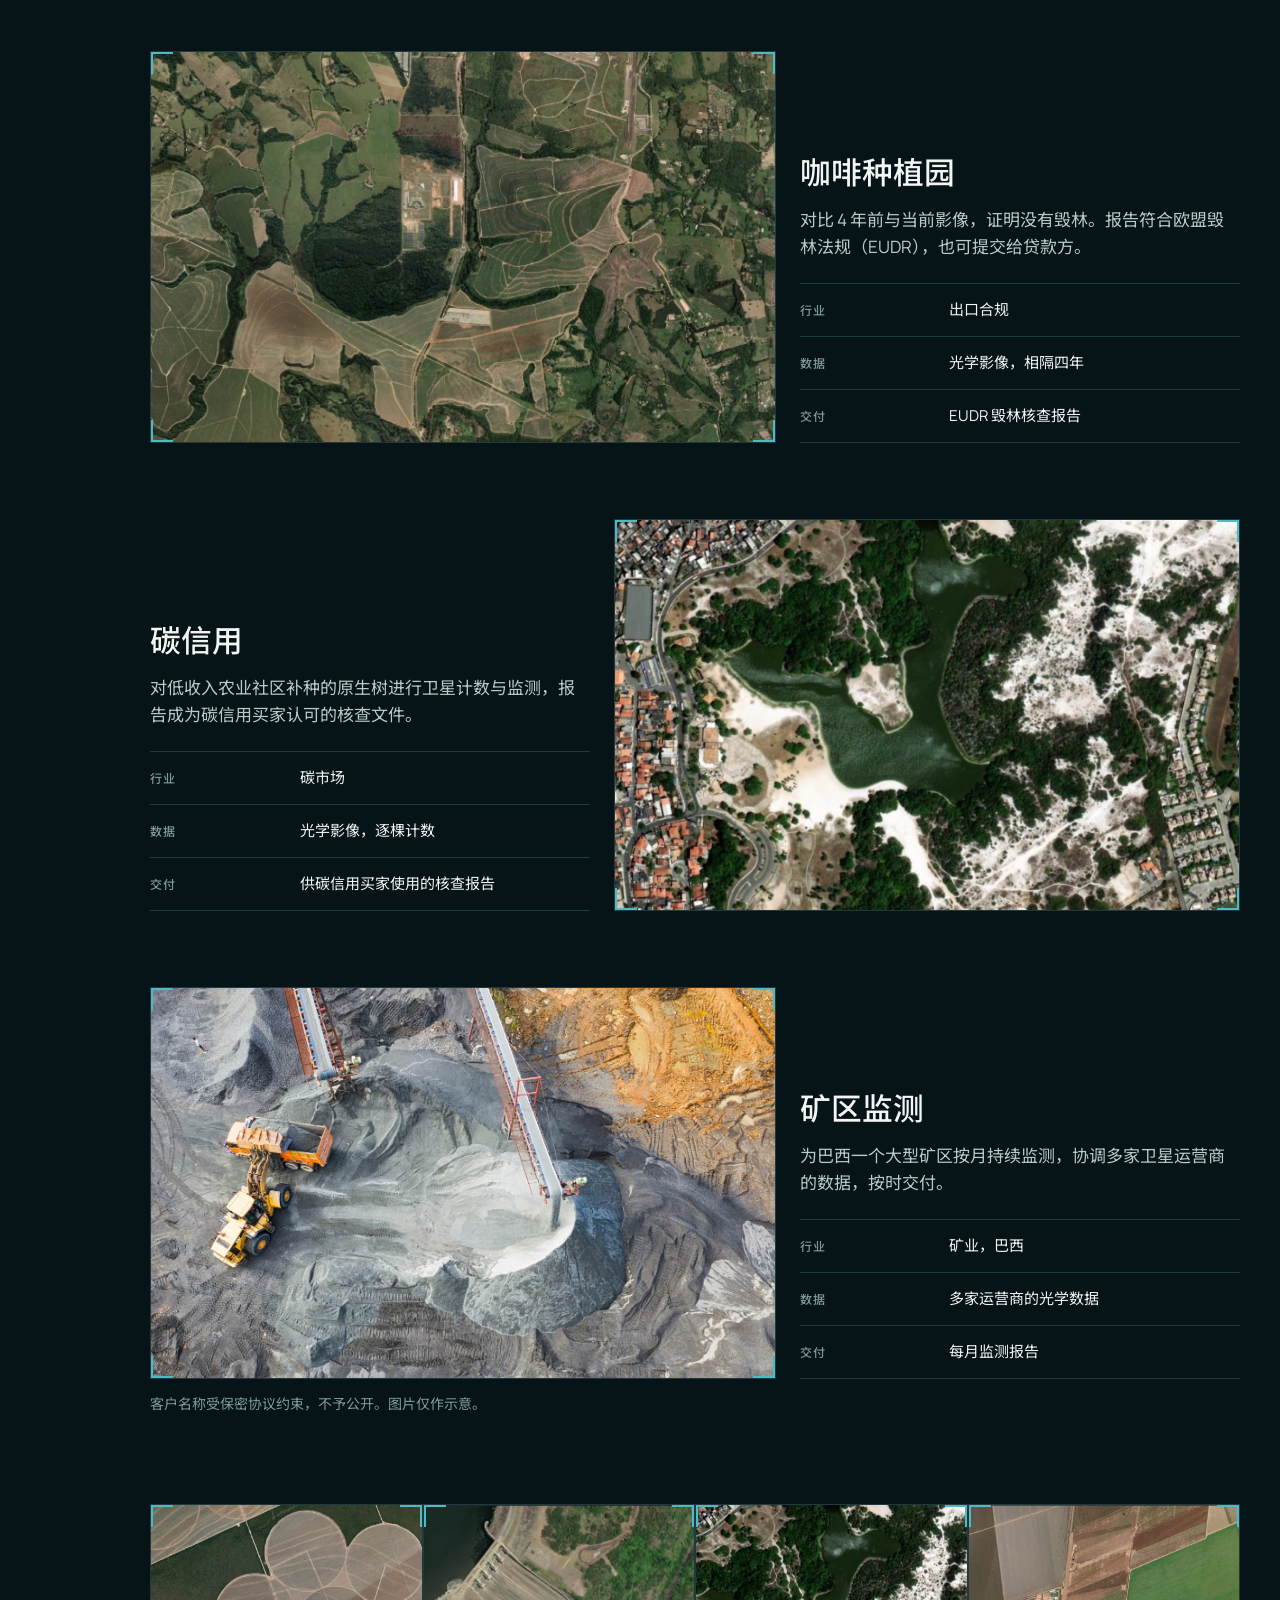
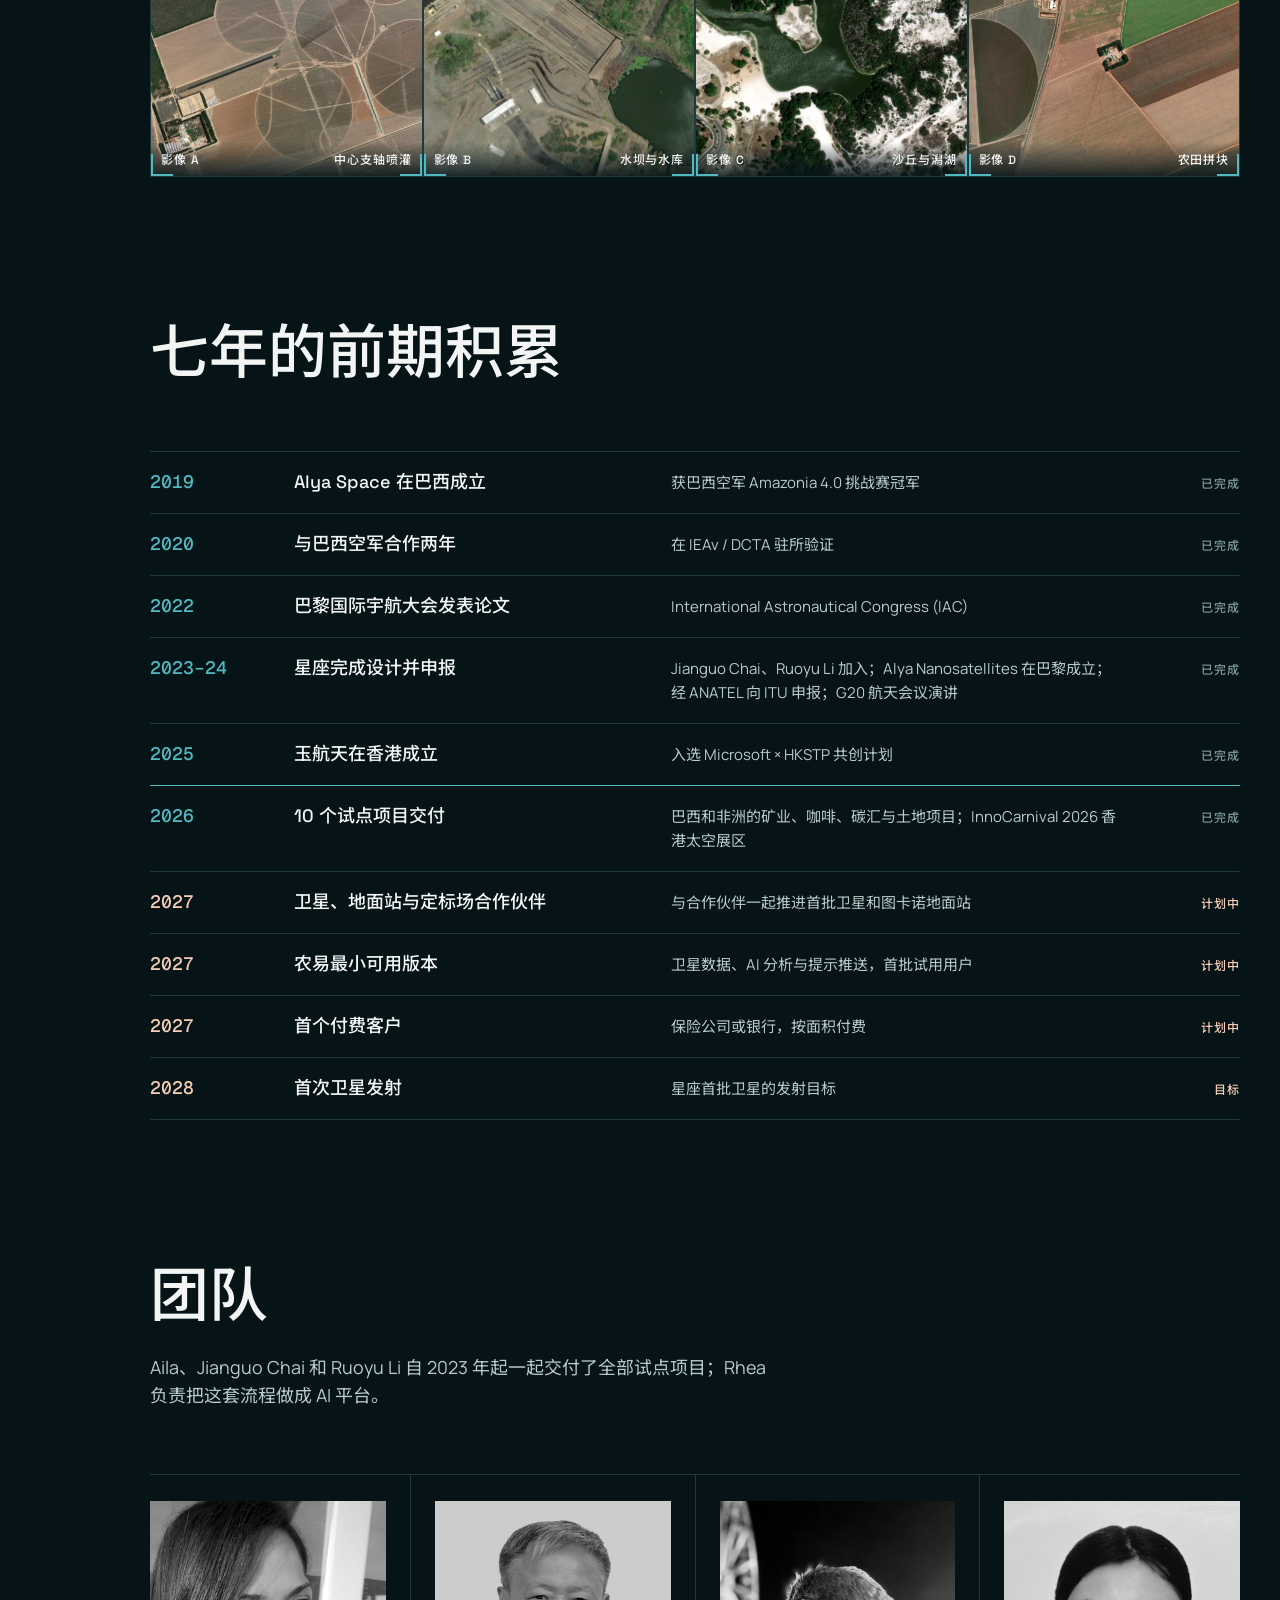
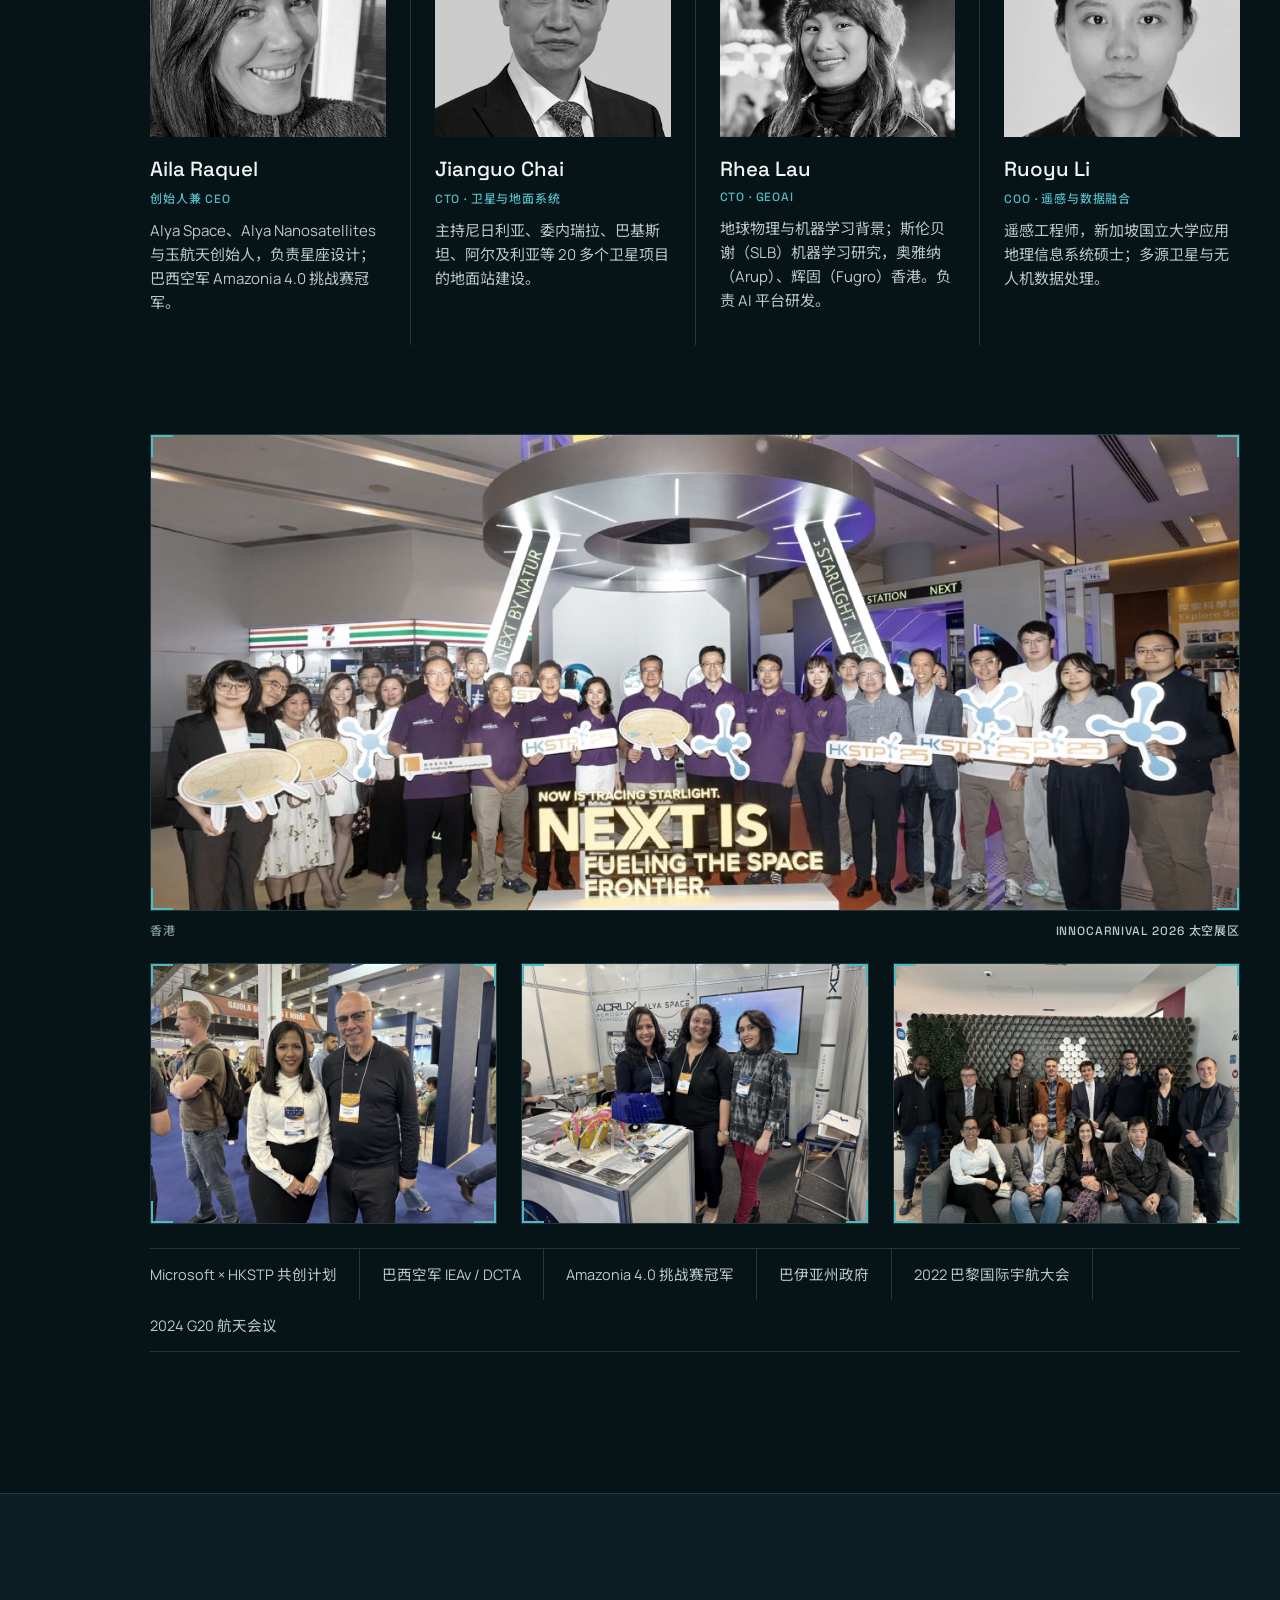
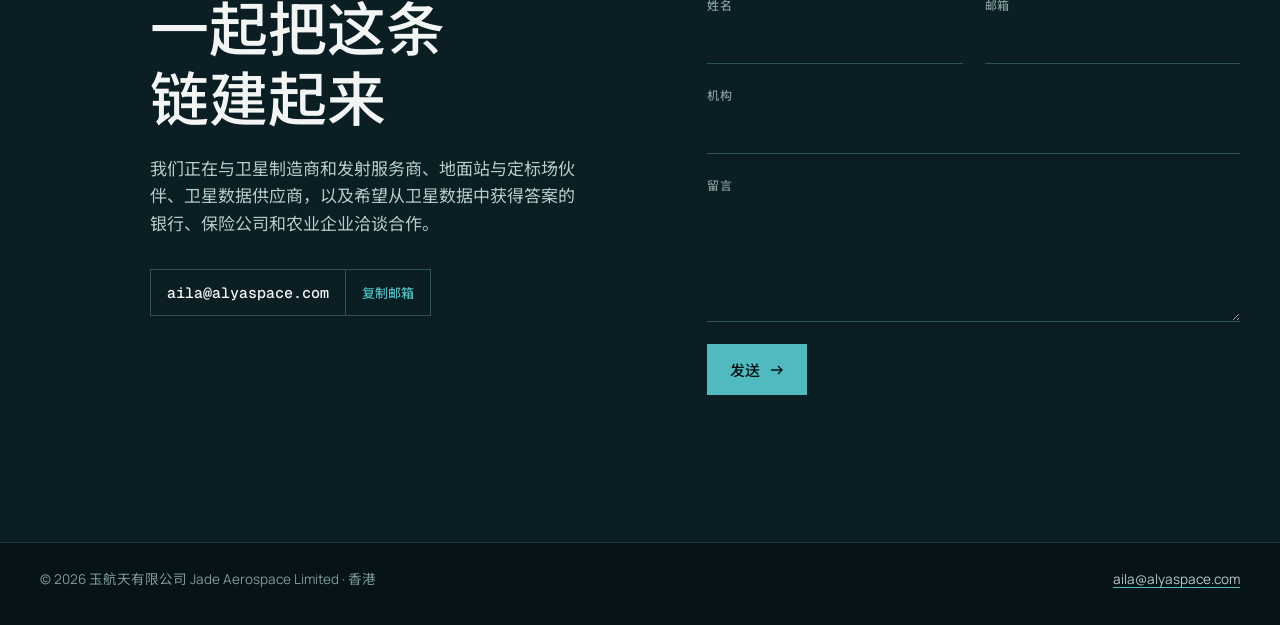
==== commit c17453e1: "Redesign: satellite scene-product layout (EN + ZH) Full-bleed scenes in hairline frames with corner " ====
--- a/zh/index.html
+++ b/zh/index.html
@@ -4,251 +4,181 @@
 <meta charset="utf-8">
 <meta name="viewport" content="width=device-width,initial-scale=1">
 <title>玉航天 Jade Aerospace | 卫星星座、地面站与 AI 遥感分析</title>
-<meta name="description" content="玉航天是一家香港公司，建设完整的对地观测链条：216 颗卫星星座、巴西已获许可的地面站、定标场，以及服务农业、林业和矿业的 AI 遥感分析。">
-<meta property="og:title" content="玉航天 Jade Aerospace">
-<meta property="og:description" content="卫星、地面站与 AI：把对地观测变成能直接用的结论。">
-<meta property="og:image" content="https://jadeaerospace.com/assets/orbit-fields.jpg">
+<meta name="description" content="玉航天是一家香港公司，建设完整的对地观测链条：216 颗卫星星座、巴西已获许可的地面站、定标场，以及 AI 遥感分析。">
+<meta name="theme-color" content="#061418">
+<meta property="og:title" content="Jade Aerospace">
+<meta property="og:description" content="卫星、地面站与 AI：从轨道到田间。">
+<meta property="og:image" content="https://jadeaerospace.com/assets/hero-fields.jpg">
 <link rel="alternate" hreflang="en" href="https://jadeaerospace.com/">
+<link rel="alternate" hreflang="zh-Hans" href="https://jadeaerospace.com/zh/">
 <link rel="icon" href="../assets/logo-jade.png">
 <link rel="preconnect" href="https://fonts.googleapis.com">
 <link rel="preconnect" href="https://fonts.gstatic.com" crossorigin>
-<link href="https://fonts.googleapis.com/css2?family=Manrope:wght@400;600&family=Noto+Sans+SC:wght@400;600&family=Space+Grotesk:wght@500;600&display=swap" rel="stylesheet">
+<link href="https://fonts.googleapis.com/css2?family=Geist+Mono:wght@400;500&family=Manrope:wght@400;500;600&family=Noto+Sans+SC:wght@400;500&family=Space+Grotesk:wght@400;500&display=swap" rel="stylesheet">
 <link rel="stylesheet" href="../assets/style.css">
-<style>h1,h2,h3{letter-spacing:0}.tag,.kicker{letter-spacing:.06em}</style>
+<script src="../assets/site.js" defer></script>
 </head>
 <body>
+<a class="skip" href="#orbit">跳到正文</a>
 
-<div class="nav wrap">
-  <div class="bar">
-    <a href="./"><img src="../assets/logo-jade.png" alt="玉航天 Jade Aerospace"></a>
+<!-- ============ TOP BAR ============ -->
+<header class="top">
+  <div class="wrap">
+    <a class="logo" href="./"><img src="../assets/logo-white.png" alt="Jade Aerospace"></a>
     <nav>
-      <a href="#what">业务</a>
-      <a href="#work">项目</a>
-      <a href="#timeline">历程</a>
-      <a href="#team">团队</a>
+      <a href="#orbit">卫星星座</a><a href="#ground">地面站</a><a href="#field">农易</a><a href="#proof">项目</a><a href="#team">团队</a>
       <a class="lang" href="../" hreflang="en">EN</a>
-      <a class="cta" href="#contact">联系我们</a>
+      <a class="cta-top" href="#contact">联系我们</a>
     </nav>
   </div>
-</div>
+</header>
 
-<!-- 首屏 -->
+<!-- Stage rail: one link per section below. Keep ids in step. -->
+<nav class="rail" aria-label="页面导航"><ol><li><a href="#orbit">轨道</a></li><li><a href="#ground">地面站</a></li><li><a href="#calibration">定标场</a></li><li><a href="#field">田间</a></li><li><a href="#proof">项目</a></li><li><a href="#timeline">历程</a></li><li><a href="#team">团队</a></li><li><a href="#contact">联系</a></li></ol></nav>
+
+<main class="main">
+
+<!-- ============ HERO ============ -->
 <section class="hero">
+  <div class="frame">
+    <div class="bg"><img src="../assets/hero-fields.jpg" alt="" fetchpriority="high"></div>
+    <div class="scene-id"><span>玉航天 · 对地观测</span><span>光学影像 · 灌溉农田</span></div>
+    <div class="copy">
+      <h1>从轨道<br>到田间。</h1>
+      <p class="lede">玉航天正在建设完整的对地观测链条：216 颗卫星星座、巴西已获许可的地面站、定标场，以及把影像变成结论的 AI，服务农业、林业和矿业。</p>
+      <div class="actions">
+        <a class="btn" href="#contact">联系我们 <svg viewBox="0 0 14 14" aria-hidden="true"><path d="M1 7h11M8 3l4 4-4 4" fill="none" stroke="currentColor" stroke-width="1.4"/></svg></a>
+        <a class="btn ghost" href="#orbit">了解整条链 <svg viewBox="0 0 14 14" aria-hidden="true"><path d="M7 1v11M3 8l4 4 4-4" fill="none" stroke="currentColor" stroke-width="1.4"/></svg></a>
+      </div>
+    </div>
+    <div class="collar"><div class=""><b>216</b><span>颗卫星，星座设计</span></div><div class=""><b>24</b><span>个轨道面</span></div><div class=""><b>6</b><span>个巴西已获许可的地面站站址</span></div><div class="plan"><b>2028</b><span>首次发射目标</span></div></div>
+  </div>
+</section>
+
+<!-- ============ ORBIT: constellation ============ -->
+<section class="sec orbit" id="orbit">
   <div class="wrap">
-    <div class="grid">
-      <div>
-        <span class="tag">卫星 · 地面站 · AI · 香港</span>
-        <h1>让卫星数据<br><em>真正用得上</em></h1>
-        <p>农户要知道哪块地缺水，银行要知道贷款对应的作物长得好不好。<b>我们正在建设回答这些问题的完整链条</b>：自有卫星星座、巴西已获许可的地面站、定标场，以及把影像变成直接结论的 AI。</p>
-        <div class="btns">
-          <a class="btn" href="#contact">联系我们</a>
-          <a class="btn ghost" href="#work">看看我们的项目</a>
-        </div>
-      </div>
-      <div class="heroimg"><img src="../assets/orbit-fields.jpg" alt="灌溉农田与中心支轴喷灌的卫星影像"></div>
-    </div>
-    <div class="stats">
-      <div><b>216</b><span>颗卫星，已完成设计并向 ITU 申报</span></div>
-      <div><b>6</b><span>个巴西已获许可的地面站站址</span></div>
-      <div><b>10</b><span>个已交付的试点项目</span></div>
-      <div><b>2028</b><span>首次发射目标</span></div>
+    <div class="sec-head"><h2>光学与雷达卫星组成的星座</h2><p>光学卫星看清地块细节和作物长势；雷达卫星昼夜成像、穿透云层，雨季也不再是盲区。设计和申报已经完成，下一步是研制。</p></div>
+    <div class="grid12">
+      <figure class="media" style="margin:0">
+        <div class="frame"><img src="../assets/constellation.jpg" alt="" loading="lazy"></div>
+        <figcaption class="cap"><span>示意图</span><b>星座概念</b></figcaption>
+      </figure>
+      <div class="side"><table class="spec"><tbody><tr><th scope="row">星座</th><td><span class="num">216</span> 颗卫星，<span class="num">24</span> 个轨道面</td></tr><tr><th scope="row">每个轨道面</th><td><span class="num">7</span> 颗光学 + <span class="num">2</span> 颗 SAR 雷达卫星</td></tr><tr><th scope="row">光学</th><td><span class="num">0.5 米</span>全色 + 近红外</td></tr><tr><th scope="row">雷达</th><td>穿透云层，昼夜成像</td></tr><tr><th scope="row">部署</th><td>分两期：Alya-1 与 Alya-2，各 <span class="num">108</span> 颗</td></tr><tr><th scope="row">ITU 申报</th><td>网络代号 ALYASPC，经巴西 ANATEL 提交<span class="tag">已提交</span></td></tr><tr><th scope="row">频率许可</th><td>ANATEL<span class="tag">已获批</span></td></tr><tr><th scope="row">首次发射</th><td><span class="num">2028</span> 年<span class="tag plan">目标</span></td></tr></tbody></table></div>
     </div>
   </div>
 </section>
 
-<!-- 业务 -->
-<section id="what">
+<!-- ============ GROUND: stations ============ -->
+<section class="sec" id="ground">
+  <div class="wrap"><div class="scalebar" aria-hidden="true"><i></i><i></i><i></i><i></i></div></div>
+  <figure class="bleed" style="margin-top:0;margin-bottom:0">
+    <div class="frame"><img src="../assets/gs-tucano.jpg" alt="图卡诺地面站，巴伊亚州" loading="lazy"></div>
+    <div class="over"><h2>南美的数据落脚点</h2><p>巴西 6 个已获许可的地面站站址。首站位于巴伊亚州图卡诺，已完成总体规划和建筑方案；巴伊亚州政府支持在州科技园设立控制中心。</p></div>
+  </figure>
   <div class="wrap">
-    <h2>我们做什么</h2>
-    <p class="sub">多数卫星公司只做其中一环。我们把整条链放在一起：从轨道上的卫星，到农户手机上的提示。</p>
-    <div class="cards c4">
-      <div class="card"><div class="ph"><img src="../assets/constellation.jpg" alt="" loading="lazy"></div><div class="bd"><span class="n">01</span><h3>卫星星座</h3><p>216 颗卫星，24 个轨道面：0.5 米光学卫星，加上能穿透云层的 SAR 雷达卫星。</p></div></div>
-      <div class="card"><div class="ph"><img src="../assets/gs-tucano.jpg" alt="" loading="lazy"></div><div class="bd"><span class="n">02</span><h3>地面站</h3><p>巴西 6 个已获许可的站址，X 与 S 频段，负责卫星测控和数据下传。</p></div></div>
-      <div class="card"><div class="ph"><img src="../assets/orbit-dunes.jpg" alt="" loading="lazy"></div><div class="bd"><span class="n">03</span><h3>定标场</h3><p>位于巴西东北部半干旱区，晴空多、云量少，为光学和雷达传感器定标。</p></div></div>
-      <div class="card"><div class="ph"><img src="../assets/farmland.jpg" alt="" loading="lazy"></div><div class="bd"><span class="n">04</span><h3>AI 影像分析</h3><p>AgriEasy 农易和分析平台在香港研发，把影像变成能直接用的结论。</p></div></div>
+    <p class="cap"><span>设计效果图</span><b>图卡诺地面站，巴伊亚州</b></p>
+    <div class="bands"><div><b>S 频段</b><span>测控（TT&amp;C）</span></div><div><b>X 频段</b><span>影像与载荷数据下传</span></div><div><b>6 个站址</b><span>巴西境内已获许可</span></div><div><b>图卡诺</b><span>总体规划与建筑方案已完成</span></div></div>
+    <div class="strip"><figure><div class="frame"><img src="../assets/gs-front.jpg" alt="站房" loading="lazy"></div><figcaption class="cap"><span>设计效果图</span><b>站房</b></figcaption></figure><figure><div class="frame"><img src="../assets/gs-control.jpg" alt="控制室" loading="lazy"></div><figcaption class="cap"><span>设计效果图</span><b>控制室</b></figcaption></figure><figure><div class="frame"><img src="../assets/orbit-salvador.jpg" alt="沿海城市" loading="lazy"></div><figcaption class="cap"><span>卫星视角</span><b>沿海城市</b></figcaption></figure></div>
+  </div>
+</section>
+
+<!-- ============ CALIBRATION ============ -->
+<section class="sec" id="calibration">
+  <div class="wrap">
+    <div class="scalebar" aria-hidden="true"><i></i><i></i><i></i><i></i></div>
+    <div class="calib">
+      <h2>晴空下的定标场</h2>
+      <div class="body"><p>定标场位于巴西东北部半干旱区的图卡诺站址，全年云量少，可安排的过境观测次数多。</p><p>光学传感器用地面反射靶标定标，SAR 雷达用角反射器定标。定标场服务我们自己的卫星，也可以为其他运营商提供定标服务。</p></div>
+      <figure class="calib-plate frame"><svg viewBox="0 0 1200 420" role="img" aria-label="示意图 · 非按比例">
+<defs><pattern id="g" width="40" height="40" patternUnits="userSpaceOnUse"><path d="M40 0H0V40" fill="none" stroke="#1E3A40" stroke-width="1"/></pattern></defs>
+<rect width="1200" height="420" fill="url(#g)"/>
+<path d="M60 196 L1140 36" stroke="#51BAC1" stroke-width="1.5" stroke-dasharray="6 8" fill="none"/>
+<text class="lbl" x="980" y="96" fill="#51BAC1" font-family="Space Grotesk, Noto Sans SC, sans-serif" font-size="15" letter-spacing="1">卫星过境</text>
+<g transform="translate(160 220)">
+<rect x="0" y="0" width="70" height="70" fill="#F2F5F4"/><rect x="80" y="0" width="70" height="70" fill="#B9CBC9"/><rect x="160" y="0" width="70" height="70" fill="#7F9A98"/><rect x="240" y="0" width="70" height="70" fill="#2C5158"/>
+<path d="M0 100 H310" stroke="#51BAC1" stroke-width="1"/><path d="M0 95 v10 M310 95 v10" stroke="#51BAC1" stroke-width="1"/>
+<text class="lbl" x="0" y="132" fill="#B9CBC9" font-family="Space Grotesk, Noto Sans SC, sans-serif" font-size="16">光学反射靶标</text></g>
+<g transform="translate(700 230)" fill="none" stroke="#F2F5F4" stroke-width="1.5">
+<path d="M0 60 L30 0 L60 60 Z"/><path d="M110 60 L140 0 L170 60 Z"/><path d="M220 60 L250 0 L280 60 Z"/>
+<path d="M30 0 V60 M140 0 V60 M250 0 V60" stroke="#51BAC1" stroke-width="1"/>
+<path d="M0 90 H280" stroke="#51BAC1" stroke-width="1"/><path d="M0 85 v10 M280 85 v10" stroke="#51BAC1" stroke-width="1"/>
+<text class="lbl" x="0" y="122" fill="#B9CBC9" stroke="none" font-family="Space Grotesk, Noto Sans SC, sans-serif" font-size="16">SAR 角反射器</text></g>
+<text class="lbl" x="28" y="44" fill="#7F9A98" font-family="Space Grotesk, Noto Sans SC, sans-serif" font-size="13" letter-spacing="1.5">示意图 · 非按比例</text>
+</svg><figcaption class="calib-legend"><span><i class="sw t"></i>光学反射靶标</span><span><i class="sw r"></i>SAR 角反射器</span><span><i class="sw p"></i>卫星过境</span><span>示意图 · 非按比例</span></figcaption></figure>
     </div>
   </div>
 </section>
 
-<!-- 星座 -->
-<section>
-  <div class="wrap split">
-    <div>
-      <p class="kicker">卫星星座</p>
-      <h2>光学与雷达互补</h2>
-      <p class="sub">每个轨道面 7 颗光学卫星、2 颗 SAR 雷达卫星。光学看清地块细节和作物长势；雷达昼夜成像、穿透云层，雨季也不再是盲区。</p>
-      <ul class="ticks">
-        <li><b>已完成：</b>星座与轨道设计</li>
-        <li><b>已完成：</b>经巴西主管部门 ANATEL 向 ITU 提交卫星网络申报（网络代号 ALYASPC）</li>
-        <li><b>已完成：</b>ANATEL 频率许可</li>
-        <li class="next"><b>下一步：</b>卫星研制与发射，首次发射目标 2028 年</li>
-      </ul>
-    </div>
-    <div class="pic"><img src="../assets/constellation.jpg" alt="环绕地球的卫星" loading="lazy"></div>
-  </div>
-</section>
-
-<!-- 地面站 -->
-<section>
-  <div class="wrap split">
-    <div class="pic"><img src="../assets/gs-tucano.jpg" alt="图卡诺地面站设计效果图" loading="lazy"></div>
-    <div>
-      <p class="kicker">地面站与定标场</p>
-      <h2>南美的数据落脚点</h2>
-      <p class="sub">巴西 6 个已获许可的地面站站址。首站位于巴伊亚州图卡诺，已完成总体规划和建筑方案；巴伊亚州政府支持在州科技园设立控制中心。</p>
-      <ul class="ticks">
-        <li><b>S 频段：</b>测控（TT&amp;C），卫星平台与星座管理</li>
-        <li><b>X 频段：</b>影像与载荷数据下传</li>
-        <li><b>定标场：</b>位于图卡诺站址，全年云量少；光学用地面反射靶标，SAR 用角反射器</li>
-      </ul>
-    </div>
-  </div>
-  <div class="wrap">
-    <div class="gallery g3">
-      <figure><img src="../assets/gs-front.jpg" alt="地面站建筑效果图" loading="lazy"><figcaption>站房（设计效果图）</figcaption></figure>
-      <figure><img src="../assets/gs-control.jpg" alt="控制室效果图" loading="lazy"><figcaption>控制室（设计效果图）</figcaption></figure>
-      <figure><img src="../assets/orbit-salvador.jpg" alt="巴伊亚州萨尔瓦多卫星影像" loading="lazy"><figcaption>巴伊亚州萨尔瓦多，卫星视角</figcaption></figure>
+<!-- ============ FIELD: AgriEasy ============ -->
+<section class="sec field" id="field">
+  <div class="wrap"><div class="scalebar" aria-hidden="true"><i></i><i></i><i></i><i></i></div></div>
+  <div class="wrap grid12">
+    <div class="globe"><img src="../assets/agrieasy-globe.jpg" alt="AgriEasy 农易：从太空到你的农场，卫星数据经 AI 分析，提示土壤、水、气候、生产与信贷。" loading="lazy"></div>
+    <div class="side">
+      <h2>从影像到结论</h2>
+      <p style="color:var(--ink-2);margin-top:22px">AgriEasy 农易在香港研发：把卫星影像和气象数据交给 AI 分析，再给中小农户推送作物提示。农户免费使用，银行、保险公司和出口商按面积付费。</p>
+      <div class="channels"><span><b>微信</b> · 中国</span><span><b>WhatsApp</b> · 巴西</span><span><b>短信</b> · 通用</span></div>
+      <ul class="index"><li><b>农业</b><span>出苗率、种植边界、长势（NDVI）、土壤湿度、产量与成熟期</span></li><li><b>林业与碳汇</b><span>树木计数、森林覆盖与健康、EUDR 毁林核查、碳汇监测</span></li><li><b>矿业与地质</b><span>矿区持续监测、地面沉降、地质灾害前后对比</span></li><li><b>灾害</b><span>山火识别与火源分析、保险灾后损失核查</span></li><li><b>海洋</b><span>船只检测、海岸线变化、养殖浮筏、赤潮绿潮</span></li><li><b>城市与资产</b><span>施工进度、原油储量估算、机场动态、城市三维重建</span></li></ul>
     </div>
   </div>
 </section>
 
-<!-- 农易 -->
-<section>
-  <div class="wrap split">
-    <div>
-      <p class="kicker">AgriEasy 农易 · 香港研发</p>
-      <h2>从卫星影像，到手机上的一条提示</h2>
-      <p class="sub">AgriEasy 把卫星影像和气象数据交给 AI 分析，再用微信（中国）、WhatsApp（巴西）或短信给中小农户推送作物提示。农户免费使用，银行、保险公司和出口商按面积付费。</p>
-    </div>
-    <img class="globe" src="../assets/agrieasy-globe.jpg" alt="AgriEasy 农易：从太空到你的农场，卫星数据经 AI 分析，提示土壤、水、气候、生产与信贷" loading="lazy">
-  </div>
+<!-- ============ PROOF: pilots ============ -->
+<section class="sec" id="proof">
   <div class="wrap">
-    <div class="cards c3">
-      <div class="card"><div class="bd no-ph"><h3>农业</h3><p>出苗率、种植边界、长势（NDVI 等）、土壤湿度、产量与成熟期。</p></div></div>
-      <div class="card"><div class="bd no-ph"><h3>林业与碳汇</h3><p>树木计数、森林覆盖与健康、欧盟毁林法规（EUDR）核查、碳汇监测。</p></div></div>
-      <div class="card"><div class="bd no-ph"><h3>矿业与地质</h3><p>矿区持续监测、地面沉降、地质灾害前后对比。</p></div></div>
-      <div class="card"><div class="bd no-ph"><h3>灾害</h3><p>山火识别与火源分析、灾后损失核查（保险）。</p></div></div>
-      <div class="card"><div class="bd no-ph"><h3>海洋</h3><p>船只目标检测、海岸线变化、养殖浮筏提取、赤潮绿潮识别。</p></div></div>
-      <div class="card"><div class="bd no-ph"><h3>城市与资产</h3><p>施工进度、原油储量估算、机场动态、城市三维重建。</p></div></div>
-    </div>
+    <div class="sec-head"><h2>10 个试点项目已交付</h2><p>每个试点都走完了完整流程：采集数据、分析、编写报告、交付，全部使用中国卫星数据。现在我们正把这套流程开发成自动化平台。</p></div>
+    <div class="pilots"><article class="pilot"><div class="frame"><img src="../assets/farmland.jpg" alt="" loading="lazy"></div><div class="txt"><h3>咖啡种植园</h3><p>对比 4 年前与当前影像，证明没有毁林。报告符合欧盟毁林法规（EUDR），也可提交给贷款方。</p><table class="spec"><tbody><tr><th scope="row">行业</th><td>出口合规</td></tr><tr><th scope="row">数据</th><td>光学影像，相隔四年</td></tr><tr><th scope="row">交付</th><td>EUDR 毁林核查报告</td></tr></tbody></table></div></article><article class="pilot"><div class="frame"><img src="../assets/orbit-dunes.jpg" alt="" loading="lazy"></div><div class="txt"><h3>碳信用</h3><p>对低收入农业社区补种的原生树进行卫星计数与监测，报告成为碳信用买家认可的核查文件。</p><table class="spec"><tbody><tr><th scope="row">行业</th><td>碳市场</td></tr><tr><th scope="row">数据</th><td>光学影像，逐棵计数</td></tr><tr><th scope="row">交付</th><td>供碳信用买家使用的核查报告</td></tr></tbody></table></div></article><article class="pilot"><div class="frame"><img src="../assets/mine.jpg" alt="" loading="lazy"></div><div class="txt"><h3>矿区监测</h3><p>为巴西一个大型矿区按月持续监测，协调多家卫星运营商的数据，按时交付。</p><table class="spec"><tbody><tr><th scope="row">行业</th><td>矿业，巴西</td></tr><tr><th scope="row">数据</th><td>多家运营商的光学数据</td></tr><tr><th scope="row">交付</th><td>每月监测报告</td></tr></tbody></table></div></article></div>
+    <p class="note">客户名称受保密协议约束，不予公开。图片仅作示意。</p>
+    <div class="contact-sheet"><figure class="frame"><img src="../assets/orbit-pivots.jpg" alt="中心支轴喷灌" loading="lazy"><figcaption><span>影像 A</span><span>中心支轴喷灌</span></figcaption></figure><figure class="frame"><img src="../assets/orbit-dam.jpg" alt="水坝与水库" loading="lazy"><figcaption><span>影像 B</span><span>水坝与水库</span></figcaption></figure><figure class="frame"><img src="../assets/orbit-dunes.jpg" alt="沙丘与潟湖" loading="lazy"><figcaption><span>影像 C</span><span>沙丘与潟湖</span></figcaption></figure><figure class="frame"><img src="../assets/orbit-fields.jpg" alt="农田拼块" loading="lazy"><figcaption><span>影像 D</span><span>农田拼块</span></figcaption></figure></div>
   </div>
 </section>
 
-<!-- 项目 -->
-<section id="work">
+<!-- ============ TIMELINE ============ -->
+<section class="sec" id="timeline">
   <div class="wrap">
-    <div class="panel">
-      <p class="kicker">已完成的项目</p>
-      <h2>10 个试点项目已交付</h2>
-      <p class="sub">每个项目都走完了完整流程：采集数据、分析、编写报告、交付。现在我们正把这套流程开发成自动化平台。客户名称受保密协议约束，不予公开。</p>
-      <div class="cards c3">
-        <div class="card"><div class="ph"><img src="../assets/farmland.jpg" alt="" loading="lazy"></div><div class="bd"><h3>咖啡种植园</h3><p>对比 4 年前与当前影像，证明没有毁林。报告符合欧盟毁林法规（EUDR），也可提交给贷款方。</p></div></div>
-        <div class="card"><div class="ph"><img src="../assets/orbit-dunes.jpg" alt="" loading="lazy"></div><div class="bd"><h3>碳信用</h3><p>对低收入农业社区补种的原生树进行卫星计数与监测，报告成为碳信用买家认可的核查文件。</p></div></div>
-        <div class="card"><div class="ph"><img src="../assets/mine.jpg" alt="" loading="lazy"></div><div class="bd"><h3>矿区监测</h3><p>为巴西一个大型矿区按月持续监测，协调多家卫星运营商的数据，按时交付。</p></div></div>
-      </div>
-      <p class="kicker" style="margin-top:48px">卫星视角</p>
-      <div class="gallery g4" style="margin-top:8px">
-        <figure><img src="../assets/orbit-pivots.jpg" alt="中心支轴喷灌农田卫星影像" loading="lazy"><figcaption>中心支轴喷灌农田</figcaption></figure>
-        <figure><img src="../assets/orbit-dam.jpg" alt="水坝与水库卫星影像" loading="lazy"><figcaption>水坝与水库</figcaption></figure>
-        <figure><img src="../assets/orbit-dunes.jpg" alt="沙丘、潟湖与城市边缘卫星影像" loading="lazy"><figcaption>沙丘、潟湖与城市边缘</figcaption></figure>
-        <figure><img src="../assets/orbit-salvador.jpg" alt="沿海城市卫星影像" loading="lazy"><figcaption>沿海城市</figcaption></figure>
-      </div>
-    </div>
+    <div class="sec-head"><h2>七年的前期积累</h2></div>
+    <ol class="ledger"><li class=""><span class="yr">2019</span><b>Alya Space 在巴西成立</b><span>获巴西空军 Amazonia 4.0 挑战赛冠军</span><span class="st">已完成</span></li><li class=""><span class="yr">2020</span><b>与巴西空军合作两年</b><span>在 IEAv / DCTA 驻所验证</span><span class="st">已完成</span></li><li class=""><span class="yr">2022</span><b>巴黎国际宇航大会发表论文</b><span>International Astronautical Congress (IAC)</span><span class="st">已完成</span></li><li class=""><span class="yr">2023–24</span><b>星座完成设计并申报</b><span>Jianguo Chai、Ruoyu Li 加入；Alya Nanosatellites 在巴黎成立；经 ANATEL 向 ITU 申报；G20 航天会议演讲</span><span class="st">已完成</span></li><li class=""><span class="yr">2025</span><b>玉航天在香港成立</b><span>入选 Microsoft × HKSTP 共创计划</span><span class="st">已完成</span></li><li class="now"><span class="yr">2026</span><b>10 个试点项目交付</b><span>巴西和非洲的矿业、咖啡、碳汇与土地项目；InnoCarnival 2026 香港太空展区</span><span class="st">已完成</span></li><li class="plan"><span class="yr">2027</span><b>卫星、地面站与定标场合作伙伴</b><span>与合作伙伴一起推进首批卫星和图卡诺地面站</span><span class="st">计划中</span></li><li class="plan"><span class="yr">2027</span><b>农易最小可用版本</b><span>卫星数据、AI 分析与提示推送，首批试用用户</span><span class="st">计划中</span></li><li class="plan"><span class="yr">2027</span><b>首个付费客户</b><span>保险公司或银行，按面积付费</span><span class="st">计划中</span></li><li class="plan"><span class="yr">2028</span><b>首次卫星发射</b><span>星座首批卫星的发射目标</span><span class="st">目标</span></li></ol>
   </div>
 </section>
 
-<!-- 时间线 -->
-<section id="timeline">
+<!-- ============ TEAM ============ -->
+<section class="sec" id="team">
   <div class="wrap">
-    <h2>发展历程</h2>
-    <p class="sub">在巴西、欧洲和香港七年的前期积累，以及接下来的计划。</p>
-    <div class="tl">
-      <div>
-        <p class="tl-head">已完成</p>
-        <ol style="list-style:none;padding:0;margin:0">
-        <li><span class="yr">2019</span><b>Alya Space 在巴西成立</b><p>获巴西空军 Amazonia 4.0 挑战赛冠军。</p></li>
-        <li><span class="yr">2020</span><b>与巴西空军合作两年</b><p>在 IEAv / DCTA 驻所验证。</p></li>
-        <li><span class="yr">2022</span><b>巴黎国际宇航大会发表论文</b><p>International Astronautical Congress (IAC)。</p></li>
-        <li><span class="yr">2023–24</span><b>星座完成设计并申报</b><p>Jianguo Chai、Ruoyu Li 加入；Alya Nanosatellites 在巴黎成立；经 ANATEL 向 ITU 申报；2024 G20 航天会议演讲。</p></li>
-        <li><span class="yr">2025</span><b>玉航天在香港成立</b><p>入选 Microsoft × HKSTP 共创计划。</p></li>
-        <li><span class="yr">2026</span><b>10 个试点项目交付</b><p>巴西和非洲的矿业、咖啡、碳汇与土地项目；参展 InnoCarnival 2026 香港太空展区。</p></li>
-        </ol>
-      </div>
-      <div>
-        <p class="tl-head">计划中</p>
-        <ol style="list-style:none;padding:0;margin:0">
-        <li class="plan"><span class="yr">2027</span><b>卫星、地面站与定标场合作伙伴</b><p>与合作伙伴一起推进首批卫星和图卡诺地面站建设。</p></li>
-        <li class="plan"><span class="yr">2027</span><b>AgriEasy 农易最小可用版本</b><p>卫星数据、AI 分析，加上微信、WhatsApp 或短信提示，首批试用用户。</p></li>
-        <li class="plan"><span class="yr">2027</span><b>首个付费客户</b><p>保险公司或银行，按面积付费。</p></li>
-        <li class="plan"><span class="yr">2028</span><b>首次卫星发射</b><p>星座首批卫星的发射目标。</p></li>
-        </ol>
-      </div>
-    </div>
+    <div class="sec-head"><h2>团队</h2><p>Aila、Jianguo Chai 和 Ruoyu Li 自 2023 年起一起交付了全部试点项目；Rhea 负责把这套流程做成 AI 平台。</p></div>
+    <div class="team"><article class="person"><img src="../assets/team-aila.jpg" alt="Aila Raquel" loading="lazy"><h3>Aila Raquel</h3><p class="role">创始人兼 CEO</p><p>Alya Space、Alya Nanosatellites 与玉航天创始人，负责星座设计；巴西空军 Amazonia 4.0 挑战赛冠军。</p></article><article class="person"><img src="../assets/team-chai.jpg" alt="Jianguo Chai" loading="lazy"><h3>Jianguo Chai</h3><p class="role">CTO · 卫星与地面系统</p><p>主持尼日利亚、委内瑞拉、巴基斯坦、阿尔及利亚等 20 多个卫星项目的地面站建设。</p></article><article class="person"><img src="../assets/team-rhea.jpg" alt="Rhea Lau" loading="lazy"><h3>Rhea Lau</h3><p class="role">CTO · GeoAI</p><p>地球物理与机器学习背景；斯伦贝谢（SLB）机器学习研究，奥雅纳（Arup）、辉固（Fugro）香港。负责 AI 平台研发。</p></article><article class="person"><img src="../assets/team-li.jpg" alt="Ruoyu Li" loading="lazy"><h3>Ruoyu Li</h3><p class="role">COO · 遥感与数据融合</p><p>遥感工程师，新加坡国立大学应用地理信息系统硕士；多源卫星与无人机数据处理。</p></article></div>
+    <figure class="wide-photo" style="margin:0">
+      <div class="frame"><img src="../assets/event-hk.jpg" alt="玉航天在 InnoCarnival 2026 香港太空展区" loading="lazy"></div>
+      <figcaption class="cap"><span>香港</span><b>InnoCarnival 2026 太空展区</b></figcaption>
+    </figure>
+    <div class="crew"><figure><div class="frame"><img src="../assets/event-1.jpg" alt="团队参加航天行业活动" loading="lazy"></div></figure><figure><div class="frame"><img src="../assets/event-2.jpg" alt="团队在 Alya Space 展位" loading="lazy"></div></figure><figure><div class="frame"><img src="../assets/event-3.jpg" alt="与合作伙伴合影" loading="lazy"></div></figure></div>
+    <div class="marks"><span>Microsoft × HKSTP 共创计划</span><span>巴西空军 IEAv / DCTA</span><span>Amazonia 4.0 挑战赛冠军</span><span>巴伊亚州政府</span><span>2022 巴黎国际宇航大会</span><span>2024 G20 航天会议</span></div>
   </div>
 </section>
 
-<!-- 团队 -->
-<section id="team">
-  <div class="wrap">
-    <h2>团队</h2>
-    <p class="sub">航天、地面站与 AI。Aila、Jianguo Chai 和 Ruoyu Li 自 2023 年起一起交付了全部试点项目；Rhea 负责把这套流程做成 AI 平台。</p>
-    <div class="cards c4">
-      <div class="card person"><img src="../assets/team-aila.jpg" alt="Aila Raquel" loading="lazy"><h3>Aila Raquel</h3><p class="role">创始人兼 CEO</p><p>Alya Space、Alya Nanosatellites 与玉航天创始人，负责星座设计；巴西空军 Amazonia 4.0 挑战赛冠军。</p></div>
-      <div class="card person"><img src="../assets/team-chai.jpg" alt="Jianguo Chai" loading="lazy"><h3>Jianguo Chai</h3><p class="role">CTO · 卫星与地面系统</p><p>主持尼日利亚、委内瑞拉、巴基斯坦、阿尔及利亚等 20 多个卫星项目的地面站建设。</p></div>
-      <div class="card person"><img src="../assets/team-rhea.jpg" alt="Rhea Lau" loading="lazy"><h3>Rhea Lau</h3><p class="role">CTO · GeoAI</p><p>地球物理与机器学习背景；斯伦贝谢（SLB）机器学习研究，奥雅纳（Arup）、辉固（Fugro）香港。负责 AI 平台研发。</p></div>
-      <div class="card person"><img src="../assets/team-li.jpg" alt="Ruoyu Li" loading="lazy"><h3>Ruoyu Li</h3><p class="role">COO · 遥感与数据融合</p><p>遥感工程师，新加坡国立大学应用地理信息系统硕士；多源卫星与无人机数据处理。</p></div>
+<!-- ============ CONTACT ============ -->
+<section class="contact" id="contact">
+  <div class="wrap grid12">
+    <div class="left">
+      <h2>一起把这条链建起来</h2>
+      <p>我们正在与卫星制造商和发射服务商、地面站与定标场伙伴、卫星数据供应商，以及希望从卫星数据中获得答案的银行、保险公司和农业企业洽谈合作。</p>
+      <div class="mailrow"><code>aila@alyaspace.com</code><button type="button" data-copy>复制邮箱</button></div>
     </div>
-
-    <p class="kicker" style="margin-top:56px">活动现场</p>
-    <div class="gallery" style="margin-top:8px">
-      <figure class="wide"><img src="../assets/event-hk.jpg" alt="香港太空展区" loading="lazy"></figure>
-    </div>
-    <div class="gallery g3" style="margin-top:14px">
-      <figure><img src="../assets/event-1.jpg" alt="团队参加航天行业活动" loading="lazy"></figure>
-      <figure><img src="../assets/event-2.jpg" alt="团队在 Alya Space 展位" loading="lazy"></figure>
-      <figure><img src="../assets/event-3.jpg" alt="与合作伙伴合影" loading="lazy"></figure>
-    </div>
-    <div class="pills">
-      <span>Microsoft × HKSTP 共创计划</span>
-      <span>巴西空军 IEAv / DCTA</span>
-      <span>Amazonia 4.0 挑战赛冠军</span>
-      <span>巴伊亚州政府</span>
-      <span>2022 巴黎国际宇航大会演讲</span>
-      <span>2024 G20 航天会议演讲</span>
-    </div>
+    <form id="contact-form" class="cform">
+      <div class="row">
+        <label>姓名<input name="name" required autocomplete="name"></label>
+        <label>邮箱<input name="email" type="email" required autocomplete="email"></label>
+      </div>
+      <label>机构<input name="org" autocomplete="organization"></label>
+      <label>留言<textarea name="message" required></textarea></label>
+      <input class="hp" name="_honey" tabindex="-1" autocomplete="off" aria-hidden="true">
+      <button type="submit" class="btn">发送 <svg viewBox="0 0 14 14" aria-hidden="true"><path d="M1 7h11M8 3l4 4-4 4" fill="none" stroke="currentColor" stroke-width="1.4"/></svg></button>
+      <p class="form-msg" role="status"></p>
+    </form>
   </div>
 </section>
 
-<!-- 联系 -->
-<section id="contact">
-  <div class="wrap">
-    <div class="ctabox">
-      <div class="cgrid">
-        <div>
-          <p class="kicker">寻找合作伙伴</p>
-          <h2>一起把这条链建起来。</h2>
-          <p>我们正在与卫星制造商和发射服务商、地面站与定标场伙伴、卫星数据供应商，以及希望从卫星数据中获得答案的银行、保险公司和农业企业洽谈合作。</p>
-          <div class="mailrow">
-            <code>aila@alyaspace.com</code>
-            <button type="button" class="btn light" data-copy>复制邮箱</button>
-          </div>
-          <div class="btns"><a class="btn line" href="../">English</a></div>
-        </div>
-        <form id="contact-form" class="cform">
-          <div class="row">
-            <label>姓名<input name="name" required autocomplete="name"></label>
-            <label>邮箱<input name="email" type="email" required autocomplete="email"></label>
-          </div>
-          <label>机构<input name="org" autocomplete="organization"></label>
-          <label>留言<textarea name="message" required></textarea></label>
-          <input class="hp" name="_honey" tabindex="-1" autocomplete="off" aria-hidden="true">
-          <button type="submit" class="btn light">发送</button>
-          <p class="form-msg" role="status"></p>
-        </form>
-      </div>
-    </div>
-  </div>
-</section>
+</main>
 
 <footer>
   <div class="wrap">
--- a/assets/style.css
+++ b/assets/style.css
@@ -1,178 +1,339 @@
-/* Jade Aerospace site.
-   Layout follows rheality.space; colours and fonts follow the Jade decks.
-   Jade #51BAC1 · deep #1B7A80 · ink #0F2A2C · peach #F6CDB4 · sand #F7F1E8
-   Headings: Space Grotesk · body: Manrope (+ Noto Sans SC for Chinese) */
+/* Jade Aerospace — "scene product" system.
+   The site is laid out like a delivered satellite scene: imagery owns the
+   surface, facts sit in hairline metadata collars, corners are square.
+   Ink: near-black ground, white type, jade rules/active, peach = planned only.
+   Fonts: Space Grotesk (display), Manrope (body), Geist Mono (measured values). */
+
 :root{
-  --jade:#51BAC1; --deep:#1B7A80; --deeper:#0D4A4F; --ink:#0F2A2C; --ink2:#3B5557; --mut:#6B8183;
-  --peach:#F6CDB4; --coral:#C2532B; --sand:#F7F1E8; --bg:#EEF6F5; --card:#FFFFFF; --line:#DCE8E6;
-  --night:#08222A; --max:1080px; --r:22px;
+  --ground:#061418;      /* viewer ground */
+  --ground-2:#0A1E23;    /* raised panel */
+  --ground-3:#10292F;
+  --ink:#F2F5F4;         /* primary type */
+  --ink-2:#B9CBC9;       /* secondary type (jade-tinted, 9:1 on ground) */
+  --ink-3:#7F9A98;       /* tertiary, labels (≥4.5:1 on ground) */
+  --rule:#1E3A40;        /* hairlines */
+  --rule-2:#2C5158;
+  --jade:#51BAC1;
+  --deep:#1B7A80;
+  --peach:#F6CDB4;
+  --sand:#F7F1E8;
   --disp:"Space Grotesk","Noto Sans SC",system-ui,sans-serif;
   --body:Manrope,"Noto Sans SC",system-ui,sans-serif;
-}
+  --mono:"Geist Mono",ui-monospace,Menlo,monospace;
+  --gut:clamp(16px,3.2vw,40px);
+  --max:1360px;
+  --top:60px;
+}
+
 *{box-sizing:border-box}
-html{scroll-behavior:smooth}
-body{margin:0;color:var(--ink);font:400 17px/1.65 var(--body);-webkit-font-smoothing:antialiased;
-  background:var(--bg);
-  background-image:radial-gradient(900px 520px at 12% -6%,rgba(81,186,193,.28),transparent 60%),
-                   radial-gradient(760px 520px at 92% 4%,rgba(246,205,180,.45),transparent 60%);
+html{scroll-behavior:smooth;scrollbar-color:var(--rule-2) var(--ground);-webkit-text-size-adjust:100%}
+body{margin:0;background:var(--ground);color:var(--ink);font:400 17px/1.6 var(--body);-webkit-font-smoothing:antialiased;caret-color:var(--jade);accent-color:var(--jade)}
+::selection{background:var(--jade);color:var(--ground)}
+::-webkit-scrollbar{width:10px;height:10px}
+::-webkit-scrollbar-track{background:var(--ground)}
+::-webkit-scrollbar-thumb{background:var(--rule-2);border:2px solid var(--ground)}
+img{display:block;max-width:100%}
+figure{margin:0}
+a{color:inherit;text-decoration-color:var(--jade);text-underline-offset:.22em;text-decoration-thickness:1px}
+:focus-visible{outline:2px solid var(--jade);outline-offset:3px}
+h1,h2,h3{font-family:var(--disp);font-weight:500;margin:0;letter-spacing:-.025em;line-height:1.02;text-wrap:balance}
+h2{font-size:clamp(34px,4.6vw,64px)}
+h3{font-size:clamp(19px,1.6vw,22px);letter-spacing:-.01em;line-height:1.2}
+p{margin:0}
+.num,.mono{font-family:var(--mono);font-variant-numeric:tabular-nums;font-feature-settings:"tnum"}
+
+.wrap{max-width:var(--max);margin:0 auto;padding:0 var(--gut)}
+.skip{position:absolute;left:-999px;top:8px;background:var(--jade);color:var(--ground);padding:8px 12px;z-index:50}
+.skip:focus{left:8px}
+
+/* ---------- top bar ---------- */
+.top{position:fixed;inset:0 0 auto 0;height:var(--top);z-index:20;background:var(--ground);border-bottom:1px solid var(--rule)}
+.top .wrap{height:100%;display:flex;align-items:center;justify-content:space-between;gap:24px;max-width:none}
+.top .logo img{height:30px;width:auto}
+.top nav{display:flex;align-items:center;gap:clamp(14px,2vw,30px)}
+.top nav a{font:500 14px var(--disp);color:var(--ink-2);text-decoration:none;letter-spacing:.01em;padding:6px 0;border-bottom:1px solid transparent}
+.top nav a:hover{color:var(--ink);border-bottom-color:var(--jade)}
+.top nav .lang{font-family:var(--body)}
+.top nav .cta-top{color:var(--ground);background:var(--jade);padding:8px 16px;border:0}
+.top nav .cta-top:hover{background:var(--ink);color:var(--ground)}
+
+/* ---------- stage rail (altitude readout) ---------- */
+.rail{position:fixed;left:0;top:calc(var(--top) + 40px);bottom:40px;width:120px;z-index:15;display:none;pointer-events:none}
+.rail ol{list-style:none;margin:0;padding:0 0 0 var(--gut);height:100%;display:flex;flex-direction:column;justify-content:space-between;border-left:0;position:relative}
+.rail ol::before{content:"";position:absolute;left:calc(var(--gut) + 3px);top:6px;bottom:6px;width:1px;background:var(--rule)}
+.rail li{position:relative;pointer-events:auto}
+.rail a{display:flex;align-items:center;gap:12px;font:500 12px var(--disp);letter-spacing:.07em;text-transform:uppercase;color:var(--ink-3);text-decoration:none;transition:color .3s}
+.rail a::before{content:"";width:7px;height:7px;border:1px solid var(--rule-2);background:var(--ground);flex:none;transition:background .3s,border-color .3s,transform .3s}
+.rail a:hover{color:var(--ink)}
+.rail a[aria-current="true"]{color:var(--jade)}
+.rail a[aria-current="true"]::before{background:var(--jade);border-color:var(--jade);transform:scale(1.3)}
+@media (min-width:1280px){.rail{display:block}.main{padding-left:110px}}
+
+/* ---------- scene frame: hairline + corner ticks ---------- */
+.frame{position:relative}
+.frame::after{content:"";position:absolute;inset:0;z-index:2;pointer-events:none;
+  --t:22px;--c:var(--jade);
+  background:
+    linear-gradient(var(--c),var(--c)) top left/var(--t) 2px,
+    linear-gradient(var(--c),var(--c)) top left/2px var(--t),
+    linear-gradient(var(--c),var(--c)) top right/var(--t) 2px,
+    linear-gradient(var(--c),var(--c)) top right/2px var(--t),
+    linear-gradient(var(--c),var(--c)) bottom left/var(--t) 2px,
+    linear-gradient(var(--c),var(--c)) bottom left/2px var(--t),
+    linear-gradient(var(--c),var(--c)) bottom right/var(--t) 2px,
+    linear-gradient(var(--c),var(--c)) bottom right/2px var(--t);
   background-repeat:no-repeat}
-img{max-width:100%;display:block}
-a{color:var(--deep)}
-h1,h2,h3{font-family:var(--disp);color:var(--ink);line-height:1.1;margin:0;letter-spacing:-.015em}
-h1{font-size:clamp(40px,6vw,64px);font-weight:600}
-h2{font-size:clamp(30px,4vw,42px);font-weight:600}
-h3{font-size:20px;font-weight:600}
-p{margin:0}
-.wrap{max-width:var(--max);margin:0 auto;padding:0 24px}
-section{padding:72px 0}
-.sub{color:var(--ink2);max-width:700px;margin-top:14px;font-size:18px}
-.kicker{font:600 12px var(--disp);letter-spacing:.14em;text-transform:uppercase;color:var(--deep);margin-bottom:12px}
-
-/* floating pill nav */
-.nav{position:sticky;top:14px;z-index:10;margin-top:14px}
-.nav .bar{display:flex;align-items:center;justify-content:space-between;background:rgba(255,255,255,.92);backdrop-filter:blur(10px);border-radius:999px;padding:10px 12px 10px 24px;box-shadow:0 8px 30px rgba(15,42,44,.08)}
-.nav img{height:30px;width:auto}
-.nav nav{display:flex;gap:4px;align-items:center}
-.nav nav a{font:600 15px var(--disp);color:var(--ink2);text-decoration:none;padding:9px 14px;border-radius:999px}
-.nav nav a:hover{background:#E3F3F1;color:var(--deeper)}
-.nav nav a.cta{background:var(--deep);color:#fff;padding:10px 20px}
-.nav nav a.cta:hover{background:var(--deeper)}
-
-/* hero */
-.hero{padding:64px 0 40px}
-.hero .grid{display:grid;grid-template-columns:1.05fr .95fr;gap:48px;align-items:center}
-.tag{display:inline-block;background:rgba(81,186,193,.18);color:var(--deeper);font:600 12px var(--disp);letter-spacing:.12em;text-transform:uppercase;padding:8px 14px;border-radius:999px;margin-bottom:22px}
-.hero h1 em{font-style:normal;color:var(--deep)}
-.hero p{color:var(--ink2);font-size:18px;margin-top:20px;max-width:540px}
-.hero p b{color:var(--ink)}
-.btns{display:flex;gap:12px;flex-wrap:wrap;margin-top:28px}
-.btn{display:inline-block;font:600 15px var(--disp);text-decoration:none;padding:14px 24px;border-radius:999px;background:var(--deep);color:#fff}
-.btn:hover{background:var(--deeper)}
-.btn.ghost{background:#fff;color:var(--ink);box-shadow:0 2px 10px rgba(15,42,44,.08)}
-.btn.ghost:hover{background:#F3FAF9}
-.btn.light{background:#fff;color:var(--deeper)}
-.btn.line{background:transparent;color:#fff;border:1px solid rgba(255,255,255,.6)}
-.heroimg{border-radius:var(--r);overflow:hidden;box-shadow:0 24px 60px rgba(15,42,44,.22);aspect-ratio:4/3;background:var(--night)}
-.heroimg img{width:100%;height:100%;object-fit:cover}
-.stats{display:grid;grid-template-columns:repeat(4,minmax(0,1fr));gap:14px;margin-top:44px}
-.stats div{background:#fff;border-radius:18px;padding:18px 20px;box-shadow:0 2px 12px rgba(15,42,44,.05)}
-.stats b{display:block;font:600 32px var(--disp);color:var(--deep);line-height:1.1}
-.stats span{font-size:14px;color:var(--ink2)}
-
-/* cards with photo tops that fade into white */
-.cards{display:grid;gap:18px;margin-top:32px}
-.c2{grid-template-columns:repeat(2,minmax(0,1fr))}
-.c3{grid-template-columns:repeat(3,minmax(0,1fr))}
-.c4{grid-template-columns:repeat(4,minmax(0,1fr))}
-.card{background:#fff;border-radius:var(--r);overflow:hidden;border:1px solid var(--line);display:flex;flex-direction:column}
-.card .ph{height:150px;position:relative;background:var(--night)}
-.card .ph img{width:100%;height:100%;object-fit:cover}
-.card .ph::after{content:"";position:absolute;inset:0;background:linear-gradient(180deg,transparent 35%,#fff 100%)}
-.card .bd{padding:4px 22px 24px}
-.card .ph + .bd{margin-top:-6px;position:relative}
-.card .no-ph{padding-top:22px}
-.card h3{margin:0 0 8px}
-.card p{color:var(--ink2);font-size:15.5px}
-.card .n{font:600 12px var(--disp);letter-spacing:.1em;color:var(--deep);display:block;margin-bottom:6px}
-
-/* split */
-.split{display:grid;grid-template-columns:1fr 1fr;gap:48px;align-items:center}
-.split .pic{border-radius:var(--r);overflow:hidden;box-shadow:0 18px 44px rgba(15,42,44,.14)}
-.split .pic img{width:100%;height:auto}
-.cap{font-size:13px;color:var(--mut);margin-top:8px}
-ul.ticks{list-style:none;padding:0;margin:22px 0 0}
-ul.ticks li{padding:11px 0 11px 30px;border-top:1px solid var(--line);position:relative;color:var(--ink2)}
-ul.ticks li::before{content:"";position:absolute;left:4px;top:20px;width:10px;height:10px;border-radius:50%;background:var(--jade)}
-ul.ticks li.next::before{background:transparent;border:2px solid var(--jade);width:6px;height:6px}
-ul.ticks b{color:var(--ink)}
-
-/* photo strip */
-.gallery{display:grid;gap:14px;margin-top:28px}
-.g3{grid-template-columns:repeat(3,minmax(0,1fr))}
-.g4{grid-template-columns:repeat(4,minmax(0,1fr))}
-.gallery figure{margin:0}
-.gallery img{width:100%;aspect-ratio:4/3;object-fit:cover;border-radius:16px}
-.gallery figcaption{font-size:13px;color:var(--mut);margin-top:6px}
-
-/* rounded dark panel */
-.panel{background:var(--night);color:#fff;border-radius:28px;padding:56px 48px;overflow:hidden;position:relative}
-.panel::before{content:"";position:absolute;right:-120px;top:-160px;width:520px;height:520px;border-radius:50%;background:radial-gradient(circle,rgba(81,186,193,.28),transparent 65%)}
-.panel > *{position:relative}
-.panel .kicker{color:var(--peach)}
-.panel h2,.panel h3{color:#fff}
-.panel .sub,.panel p{color:#C2DEE0}
-.panel .card{background:#0F323B;border-color:#1E4B55}
-.panel .card p{color:#B5D3D6}
-.panel .gallery figcaption{color:#8FB3B6}
+.js .frame::after{opacity:.0;transform:scale(1.02);transition:opacity .9s cubic-bezier(.16,1,.3,1),transform .9s cubic-bezier(.16,1,.3,1)}
+.js .frame.in::after{opacity:1;transform:none}
+.frame img{width:100%;height:100%;object-fit:cover}
+.cap{display:flex;justify-content:space-between;gap:16px;font:500 12px var(--disp);letter-spacing:.07em;text-transform:uppercase;color:var(--ink-3);padding-top:10px}
+.cap b{font-weight:500;color:var(--ink-2)}
+
+/* scale bar divider */
+.scalebar{display:flex;align-items:flex-end;gap:0;height:10px;margin:0 0 28px}
+.scalebar i{flex:0 0 48px;height:6px;border:1px solid var(--ink-3);border-top:0}
+.scalebar i:nth-child(odd){background:var(--ink-3)}
+.scalebar span{font:500 12px var(--disp);color:var(--ink-3);margin-left:10px;letter-spacing:.06em;text-transform:uppercase;line-height:1}
+
+/* ---------- hero ---------- */
+.hero{position:relative;min-height:100svh;padding:calc(var(--top) + var(--gut)) var(--gut) var(--gut);display:flex}
+.hero .frame{flex:1;display:flex;flex-direction:column;justify-content:flex-end;min-height:calc(100svh - var(--top) - 2*var(--gut));border:1px solid var(--rule-2);overflow:hidden;isolation:isolate}
+.hero .bg{position:absolute;inset:0;z-index:-1}
+.hero .bg img{width:100%;height:100%;object-fit:cover;transform:scale(1.04);animation:settle 2.4s cubic-bezier(.16,1,.3,1) forwards}
+.hero .bg::after{content:"";position:absolute;inset:0;background:linear-gradient(180deg,rgba(6,20,24,.55) 0%,rgba(6,20,24,0) 30%,rgba(6,20,24,.15) 55%,rgba(6,20,24,.92) 100%)}
+@keyframes settle{to{transform:scale(1)}}
+.hero .scene-id{position:absolute;top:18px;left:22px;right:22px;display:flex;justify-content:space-between;font:500 12px var(--disp);letter-spacing:.07em;text-transform:uppercase;color:rgba(242,245,244,.82)}
+.hero .copy{padding:0 clamp(20px,4vw,56px) clamp(24px,4vw,48px);max-width:1100px}
+.hero h1{font-size:clamp(46px,8.2vw,104px);letter-spacing:-.04em;line-height:.95}
+.hero .lede{font-size:clamp(17px,1.5vw,20px);color:var(--ink);max-width:58ch;margin-top:22px;opacity:.9}
+.actions{display:flex;flex-wrap:wrap;gap:12px;margin-top:30px}
+.btn{display:inline-flex;align-items:center;gap:10px;font:500 15px var(--disp);text-decoration:none;padding:14px 22px;border:1px solid var(--jade);background:var(--jade);color:var(--ground);cursor:pointer;transition:background .2s,color .2s,border-color .2s}
+.btn:hover{background:var(--ink);border-color:var(--ink)}
+.btn.ghost{background:transparent;color:var(--ink);border-color:rgba(242,245,244,.5)}
+.btn.ghost:hover{border-color:var(--ink);background:rgba(242,245,244,.08)}
+.btn svg{width:14px;height:14px}
+
+.collar{display:grid;grid-template-columns:repeat(4,1fr);border-top:1px solid var(--rule-2);background:rgba(6,20,24,.78)}
+.collar div{padding:16px clamp(16px,2vw,24px) 18px;border-left:1px solid var(--rule-2)}
+.collar div:first-child{border-left:0}
+.collar b{display:block;font:500 clamp(26px,2.6vw,38px)/1 var(--mono);letter-spacing:-.03em;color:var(--ink)}
+.collar span{display:block;font-size:13px;color:var(--ink-2);margin-top:8px;line-height:1.35}
+.collar .plan b{color:var(--peach)}
+
+/* ---------- sections ---------- */
+.sec{padding:clamp(88px,11vw,160px) 0 0;scroll-margin-top:var(--top)}
+.sec-head{display:grid;grid-template-columns:repeat(12,1fr);gap:0 24px;margin-bottom:clamp(36px,5vw,64px)}
+.sec-head h2{grid-column:1/9}
+.sec-head p{grid-column:1/8;color:var(--ink-2);font-size:clamp(17px,1.4vw,19px);margin-top:22px;max-width:62ch}
+.grid12{display:grid;grid-template-columns:repeat(12,1fr);gap:24px}
+
+/* spec table */
+.spec{width:100%;border-collapse:collapse;font-size:15.5px}
+.spec th,.spec td{text-align:left;vertical-align:top;padding:14px 0;border-top:1px solid var(--rule)}
+.spec tr:last-child th,.spec tr:last-child td{border-bottom:1px solid var(--rule)}
+.spec th{font:500 12px var(--disp);letter-spacing:.07em;text-transform:uppercase;color:var(--ink-3);width:38%;padding-right:16px;padding-top:17px}
+.spec td{color:var(--ink)}
+.spec td .num{font-size:16px}
+.tag{display:inline-block;font:500 12px var(--disp);letter-spacing:.07em;text-transform:uppercase;padding:3px 7px;margin-left:8px;border:1px solid var(--jade);color:var(--jade);vertical-align:2px}
+.tag.plan{border-color:var(--peach);color:var(--peach)}
+
+/* orbit */
+.orbit .media{grid-column:1/8}
+.orbit .media .frame{aspect-ratio:16/10}
+.orbit .side{grid-column:8/13;align-self:end}
+
+/* ground: full bleed */
+.bleed{position:relative;margin:0 var(--gut)}
+.bleed .frame{aspect-ratio:21/9;min-height:420px;border:1px solid var(--rule-2);overflow:hidden}
+.bleed .over{position:absolute;left:0;bottom:0;max-width:640px;padding:clamp(22px,3vw,40px);background:rgba(6,20,24,.9);border-top:1px solid var(--rule-2);border-right:1px solid var(--rule-2)}
+.bleed .over h2{font-size:clamp(30px,3.6vw,52px)}
+.bleed .over p{color:var(--ink-2);margin-top:16px}
+.bands{display:grid;grid-template-columns:repeat(4,1fr);border-top:1px solid var(--rule);border-bottom:1px solid var(--rule);margin-top:clamp(28px,4vw,48px)}
+.bands div{padding:20px 22px 22px 0}
+.bands div+div{padding-left:22px;border-left:1px solid var(--rule)}
+.bands b{display:block;font:500 12px var(--disp);letter-spacing:.07em;text-transform:uppercase;color:var(--jade)}
+.bands span{display:block;color:var(--ink-2);font-size:15px;margin-top:8px;line-height:1.5}
+.strip{display:grid;grid-template-columns:repeat(3,1fr);gap:24px;margin-top:24px}
+.strip .frame{aspect-ratio:4/3;overflow:hidden;border:1px solid var(--rule)}
+
+/* calibration: quiet band */
+.calib{display:grid;grid-template-columns:repeat(12,1fr);gap:24px;align-items:start}
+.calib h2{grid-column:1/6}
+.calib .body{grid-column:7/13}
+.calib .body p{color:var(--ink-2)}
+.calib .body p+p{margin-top:14px}
+.target{width:72px;height:72px;margin-bottom:28px}
+
+/* field */
+.field .globe{grid-column:1/6;align-self:center}
+.field .globe img{width:100%;border-radius:50%}
+.field .side{grid-column:7/13}
+.index{list-style:none;margin:28px 0 0;padding:0;border-bottom:1px solid var(--rule)}
+.index li{display:grid;grid-template-columns:minmax(120px,32%) 1fr;gap:16px;padding:14px 0;border-top:1px solid var(--rule)}
+.index b{font:500 15px var(--disp);color:var(--ink)}
+.index span{color:var(--ink-2);font-size:15px}
+.channels{display:flex;flex-wrap:wrap;gap:8px 18px;margin-top:22px;font:500 12px var(--disp);letter-spacing:.07em;text-transform:uppercase;color:var(--ink-3)}
+.channels b{color:var(--jade);font-weight:500}
+
+/* proof */
+.cases{display:grid;grid-template-columns:repeat(3,1fr);column-gap:53px;border-top:1px solid var(--rule)}
+.case{padding:26px 0 30px;position:relative}
+.case+.case::before{content:"";position:absolute;left:-27px;top:0;bottom:0;width:1px;background:var(--rule)}
+.case .frame{aspect-ratio:3/2;overflow:hidden;margin-bottom:22px;border:1px solid var(--rule)}
+.case p{color:var(--ink-2);font-size:15.5px;margin-top:10px}
+.case .use{font:500 12px var(--disp);letter-spacing:.07em;text-transform:uppercase;color:var(--jade);margin-top:14px;display:block}
+.contact-sheet{display:grid;grid-template-columns:repeat(4,1fr);gap:2px;background:var(--rule);border:1px solid var(--rule);margin-top:clamp(56px,7vw,96px)}
+.contact-sheet figure{margin:0;background:var(--ground);position:relative}
+.contact-sheet img{aspect-ratio:1;object-fit:cover;width:100%;filter:saturate(.9) contrast(1.03);transition:filter .4s}
+.contact-sheet figure:hover img{filter:none}
+.contact-sheet figcaption{position:absolute;left:0;right:0;bottom:0;display:flex;justify-content:space-between;padding:8px 10px;font:500 12px var(--disp);letter-spacing:.07em;text-transform:uppercase;color:var(--ink);background:linear-gradient(0deg,rgba(6,20,24,.85),rgba(6,20,24,0))}
+.note{font-size:14px;color:var(--ink-3);margin-top:14px}
+
+/* timeline ledger */
+.ledger{list-style:none;margin:0;padding:0;border-bottom:1px solid var(--rule)}
+.ledger li{display:grid;grid-template-columns:120px minmax(0,1.1fr) minmax(0,1.4fr) 96px;gap:24px;align-items:baseline;padding:18px 0;border-top:1px solid var(--rule);transition:background .25s}
+.ledger li:hover{background:var(--ground-2)}
+.ledger .yr{font:500 18px var(--mono);color:var(--jade)}
+.ledger b{font:500 18px/1.3 var(--disp);color:var(--ink)}
+.ledger span{color:var(--ink-2);font-size:15px}
+.ledger .st{justify-self:end;font:500 12px var(--disp);letter-spacing:.07em;text-transform:uppercase;color:var(--ink-3)}
+.ledger li.plan .yr,.ledger li.plan .st{color:var(--peach)}
+.ledger li.plan b{color:var(--ink)}
+.ledger li.now{border-top:1px solid var(--jade)}
 
 /* team */
-.person{padding:24px 22px;text-align:left}
-.person img{width:84px;height:84px;border-radius:50%;object-fit:cover;margin-bottom:14px;background:var(--line)}
-.person .role{font:600 14px var(--disp);color:var(--deep);margin:2px 0 10px}
-
-.pills{display:flex;flex-wrap:wrap;gap:10px;margin-top:22px}
-.pills span{background:#fff;border:1px solid var(--line);border-radius:999px;padding:8px 16px;font-size:15px;color:var(--ink2)}
-
-/* gradient call to action */
-.ctabox{background:linear-gradient(120deg,var(--deeper),var(--deep) 55%,var(--jade));color:#fff;border-radius:28px;padding:52px 48px}
-.ctabox .kicker{color:var(--peach)}
-.ctabox h2{color:#fff}
-.ctabox p{color:#DDF1F2;max-width:700px;margin-top:14px;font-size:18px}
-
-footer{border-top:1px solid var(--line);margin-top:24px;padding:28px 0 40px;font-size:14px;color:var(--mut)}
-footer .wrap{display:flex;justify-content:space-between;gap:16px;flex-wrap:wrap;align-items:center}
-footer a{color:var(--ink2)}
-
-@media (max-width:920px){
-  .hero .grid,.split{grid-template-columns:1fr;gap:32px}
-  .split .pic{order:-1}
-  .c3,.c4,.g4,.stats{grid-template-columns:repeat(2,minmax(0,1fr))}
-  .nav nav a:not(.cta):not(.lang){display:none}
-  .panel,.ctabox{padding:40px 24px}
-}
-@media (max-width:560px){
-  .wrap{padding:0 16px}
-  .c2,.c3,.c4,.g3{grid-template-columns:1fr}
-  .nav .bar{padding-left:16px}
-  .nav img{height:24px}
-  .stats b{font-size:26px}
-}
-.panel .card .ph::after{background:linear-gradient(180deg,transparent 35%,#0F323B 100%)}
-.nav img{height:38px}
-@media (max-width:560px){.nav img{height:30px}}
-
-/* timeline */
-.tl{list-style:none;padding:0;margin:36px 0 0;display:grid;grid-template-columns:repeat(2,minmax(0,1fr));gap:0 48px}
-.tl li{position:relative;padding:0 0 26px 34px}
-.tl li::before{content:"";position:absolute;left:7px;top:8px;bottom:-8px;width:2px;background:var(--line)}
-.tl li::after{content:"";position:absolute;left:1px;top:5px;width:14px;height:14px;border-radius:50%;background:var(--deep);box-shadow:0 0 0 4px var(--bg)}
-.tl li:last-child::before{display:none}
-.tl li.plan::after{background:var(--bg);border:2px solid var(--jade);width:10px;height:10px}
-.tl li.plan::before{background:repeating-linear-gradient(180deg,var(--jade) 0 4px,transparent 4px 9px)}
-.tl .yr{font:600 15px var(--disp);color:var(--deep);display:block}
-.tl li.plan .yr{color:var(--jade)}
-.tl b{display:block;font:600 18px var(--disp);color:var(--ink);margin:2px 0 2px}
-.tl p{color:var(--ink2);font-size:15.5px}
-.tl-head{font:600 12px var(--disp);letter-spacing:.14em;text-transform:uppercase;color:var(--mut);margin:0 0 18px}
-@media (max-width:760px){.tl{grid-template-columns:1fr}}
-img.globe{width:100%;max-width:480px;justify-self:center;border-radius:50%;box-shadow:0 24px 60px rgba(15,42,44,.22)}
-@media (max-width:920px){img.globe{max-width:360px}}
-
-/* contact form inside the gradient box */
-.ctabox .cgrid{display:grid;grid-template-columns:1fr 1.1fr;gap:40px;align-items:start}
-.cform{display:grid;gap:12px;background:rgba(255,255,255,.12);border:1px solid rgba(255,255,255,.25);border-radius:20px;padding:22px}
-.cform .row{display:grid;grid-template-columns:1fr 1fr;gap:12px}
-.cform label{display:grid;gap:5px;font:600 13px var(--disp);color:#DDF1F2}
-.cform input,.cform textarea{font:400 16px var(--body);color:var(--ink);background:#fff;border:0;border-radius:12px;padding:11px 13px;width:100%}
-.cform textarea{min-height:110px;resize:vertical}
-.cform input:focus,.cform textarea:focus{outline:3px solid var(--peach)}
-.cform button{justify-self:start;border:0;cursor:pointer}
-.cform button:disabled{opacity:.6;cursor:wait}
-.form-msg{font-size:15px;color:#fff;min-height:1.4em;margin:0}
-.mailrow{display:flex;flex-wrap:wrap;gap:10px;align-items:center;margin-top:24px}
-.mailrow code{font:600 16px var(--body);background:rgba(255,255,255,.14);padding:11px 16px;border-radius:999px;color:#fff}
-.mailrow button{border:0;cursor:pointer}
+.team{display:grid;grid-template-columns:repeat(4,1fr);column-gap:49px;border-top:1px solid var(--rule)}
+.person{padding:26px 0 30px;position:relative}
+.person+.person::before{content:"";position:absolute;left:-25px;top:0;bottom:0;width:1px;background:var(--rule)}
+.person img{width:100%;aspect-ratio:1;object-fit:cover;filter:grayscale(1) contrast(1.05);transition:filter .5s;margin-bottom:20px;background:var(--ground-2)}
+.person:hover img{filter:none}
+.person .role{font:500 12px var(--disp);letter-spacing:.07em;text-transform:uppercase;color:var(--jade);margin:8px 0 12px}
+.person p:last-child{color:var(--ink-2);font-size:15px}
+.crew{display:grid;grid-template-columns:repeat(3,1fr);gap:24px;margin-top:24px}
+.crew .frame{aspect-ratio:4/3;overflow:hidden;border:1px solid var(--rule)}
+.wide-photo .frame{aspect-ratio:16/7;overflow:hidden;border:1px solid var(--rule);margin-top:clamp(56px,7vw,96px)}
+.marks{display:flex;flex-wrap:wrap;gap:0;border-top:1px solid var(--rule);border-bottom:1px solid var(--rule);margin-top:24px}
+.marks span{padding:14px 22px 14px 0;margin-right:22px;font-size:14.5px;color:var(--ink-2);border-right:1px solid var(--rule)}
+.marks span:last-child{border-right:0}
+
+/* contact */
+.contact{border-top:1px solid var(--rule);margin-top:clamp(88px,11vw,160px);background:var(--ground-2)}
+.contact .grid12{padding-top:clamp(64px,8vw,112px);padding-bottom:clamp(64px,8vw,112px)}
+.contact .left{grid-column:1/6}
+.contact .left p{color:var(--ink-2);margin-top:20px;max-width:46ch}
+.mailrow{display:flex;flex-wrap:wrap;align-items:center;gap:0;margin-top:32px;border:1px solid var(--rule-2);width:max-content;max-width:100%}
+.mailrow code{font:500 15px var(--mono);padding:13px 16px;color:var(--ink)}
+.mailrow button{font:500 13px var(--disp);background:transparent;color:var(--jade);border:0;border-left:1px solid var(--rule-2);padding:13px 16px;cursor:pointer}
+.mailrow button:hover{background:var(--jade);color:var(--ground)}
+.cform{grid-column:7/13;display:grid;gap:22px}
+.cform .row{display:grid;grid-template-columns:1fr 1fr;gap:22px}
+.cform label{display:grid;gap:8px;font:500 12px var(--disp);letter-spacing:.07em;text-transform:uppercase;color:var(--ink-3)}
+.cform input,.cform textarea{font:400 17px var(--body);color:var(--ink);background:transparent;border:0;border-bottom:1px solid var(--rule-2);padding:8px 0 10px;border-radius:0;width:100%;transition:border-color .2s}
+.cform input:hover,.cform textarea:hover{border-bottom-color:var(--ink-3)}
+.cform input:focus,.cform textarea:focus{outline:0;border-bottom-color:var(--jade)}
+.cform textarea{min-height:120px;resize:vertical}
+.cform button{justify-self:start}
+.cform button:disabled{opacity:.55;cursor:progress}
+.form-msg{font-size:15px;color:var(--ink-2);min-height:1.5em}
+.form-msg.err{color:var(--peach)}
 .hp{position:absolute;left:-9999px}
-@media (max-width:920px){.ctabox .cgrid{grid-template-columns:1fr}.cform .row{grid-template-columns:1fr}}
-section[id]{scroll-margin-top:90px}
-.gallery figure.wide img{aspect-ratio:16/9}
+
+footer{border-top:1px solid var(--rule);padding:26px 0 34px;font-size:13.5px;color:var(--ink-3)}
+footer .wrap{display:flex;justify-content:space-between;flex-wrap:wrap;gap:12px;max-width:none}
+footer a{color:var(--ink-2)}
+
+/* ---------- responsive ---------- */
+@media (max-width:1100px){
+  .top nav a:not(.cta-top):not(.lang){display:none}
+  .orbit .media,.orbit .side,.field .globe,.field .side,.calib h2,.calib .body,.contact .left,.cform{grid-column:1/-1}
+  .field .globe{justify-self:center;max-width:420px}
+  .sec-head h2,.sec-head p{grid-column:1/-1}
+  .bands{grid-template-columns:repeat(2,1fr)}
+  .bands div:nth-child(3){padding-left:0;border-left:0}
+  .bands div:nth-child(n+3){border-top:1px solid var(--rule)}
+  .ledger li{grid-template-columns:84px 1fr;gap:4px 18px}
+  .ledger .yr{grid-column:1;grid-row:1/span 3}
+  .ledger b,.ledger span,.ledger .st{grid-column:2}
+  .ledger .st{justify-self:start;margin-top:4px}
+  .team{grid-template-columns:repeat(2,1fr)}
+  .person:nth-child(3)::before{display:none}
+  .person:nth-child(n+3){border-top:1px solid var(--rule)}
+}
+@media (max-width:760px){
+  :root{--top:56px}
+  body{font-size:16px}
+  .hero{padding:calc(var(--top) + 12px) 12px 12px}
+  .hero .frame{display:block;min-height:0}
+  .hero .bg{position:relative;inset:auto;z-index:0;height:52svh;min-height:300px}
+  .hero .bg::after{background:linear-gradient(180deg,rgba(6,20,24,.5) 0%,rgba(6,20,24,0) 22%,rgba(6,20,24,0) 70%,rgba(6,20,24,.6) 100%)}
+  .hero .scene-id{flex-direction:column;gap:2px;top:14px;left:16px;right:16px}
+  .hero .copy{padding:26px 16px 26px;background:var(--ground)}
+  .collar{grid-template-columns:repeat(2,1fr)}
+  .collar div:nth-child(3){border-left:0}
+  .collar div:nth-child(n+3){border-top:1px solid var(--rule-2)}
+  .bleed{margin:0}
+  .bleed .frame{aspect-ratio:auto;min-height:0;height:62vw;border-left:0;border-right:0}
+  .bleed .over{position:static;max-width:none;border-right:0}
+  .strip,.crew{grid-template-columns:1fr 1fr;gap:12px}
+  .strip figure:last-child,.crew figure:last-child{grid-column:1/-1}
+  .cases{grid-template-columns:1fr}
+  .case+.case::before{display:none}
+  .case+.case{border-top:1px solid var(--rule)}
+  .contact-sheet{grid-template-columns:repeat(2,1fr)}
+  .team{column-gap:25px}
+  .person+.person::before{left:-13px}
+  .person:nth-child(3)::before{display:none}
+  .contact-sheet figcaption span:first-child{display:none}
+  .ledger li{grid-template-columns:64px 1fr}
+  .cform .row{grid-template-columns:1fr}
+  .wide-photo .frame{aspect-ratio:4/3}
+  .marks span{border-right:0;padding:10px 0;margin-right:18px}
+  .mailrow{width:100%}
+  .mailrow code{flex:1;min-width:0;overflow:hidden;text-overflow:ellipsis}
+}
+@media (prefers-reduced-motion:reduce){
+  html{scroll-behavior:auto}
+  *,*::before,*::after{animation:none!important;transition:none!important}
+  .js .frame::after{opacity:1;transform:none}
+}
+
+/* Chinese: CJK needs open leading and no negative tracking */
+:lang(zh) h1,:lang(zh) h2,:lang(zh) h3{letter-spacing:0;line-height:1.18}
+:lang(zh) .hero h1{line-height:1.08}
+@media (min-width:1280px){.contact{margin-left:-110px;padding-left:110px}}
+
+/* pilots: scene sheets, alternating */
+.pilots{display:grid;gap:clamp(48px,6vw,88px)}
+.pilot{display:grid;grid-template-columns:repeat(12,1fr);gap:24px;align-items:end}
+.pilot .frame{grid-column:1/8;aspect-ratio:16/10;overflow:hidden;border:1px solid var(--rule)}
+.pilot .txt{grid-column:8/13}
+.pilot:nth-child(even) .frame{grid-column:6/13;grid-row:1}
+.pilot:nth-child(even) .txt{grid-column:1/6;grid-row:1}
+.pilot h3{font-size:clamp(24px,2.4vw,32px)}
+.pilot p{color:var(--ink-2);margin-top:14px}
+.pilot .spec{margin-top:22px;font-size:15px}
+.pilot .spec th{width:34%}
+/* graded field photography */
+.wide-photo img,.crew img{filter:saturate(.62) contrast(1.04);transition:filter .5s}
+.wide-photo:hover img,.crew figure:hover img{filter:none}
+/* AgriEasy globe sits in a square scene plate */
+.field .globe{background:var(--ground-2);border:1px solid var(--rule);padding:clamp(24px,4vw,48px);aspect-ratio:1;display:grid;place-items:center}
+.field .globe img{max-width:100%}
+/* calibration schematic */
+.calib-plate{grid-column:1/-1;margin-top:clamp(28px,4vw,48px);border:1px solid var(--rule);background:var(--ground-2);overflow:hidden}
+.calib-plate svg{display:block;width:100%;height:auto}
+@media (max-width:1100px){.pilot .frame,.pilot .txt,.pilot:nth-child(even) .frame,.pilot:nth-child(even) .txt{grid-column:1/-1;grid-row:auto}}
+/* scale bars are pure dividers: sit at the end of the previous stage */
+.scalebar{margin:0 0 clamp(40px,5vw,64px)}
+/* calibration legend: HTML labels replace in-SVG text on small screens */
+.calib-legend{display:none}
+@media (max-width:760px){
+  .calib-plate svg .lbl{display:none}
+  .calib-legend{display:grid;gap:8px;padding:14px 16px 16px;border-top:1px solid var(--rule);font-size:14px;color:var(--ink-2)}
+  .calib-legend span{display:flex;align-items:center;gap:10px}
+  .calib-legend span:last-child{color:var(--ink-3);font:500 12px var(--disp);letter-spacing:.07em;text-transform:uppercase}
+  .sw{width:14px;height:14px;flex:none;display:inline-block}
+  .sw.t{background:linear-gradient(90deg,#F2F5F4 25%,#B9CBC9 25% 50%,#7F9A98 50% 75%,#2C5158 75%)}
+  .sw.r{border:1.5px solid var(--ink);border-width:0 0 1.5px 0;background:linear-gradient(to top right,transparent 48%,var(--ink) 48% 56%,transparent 56%)}
+  .sw.p{border-top:2px dashed var(--jade);height:0;margin-top:6px}
+}
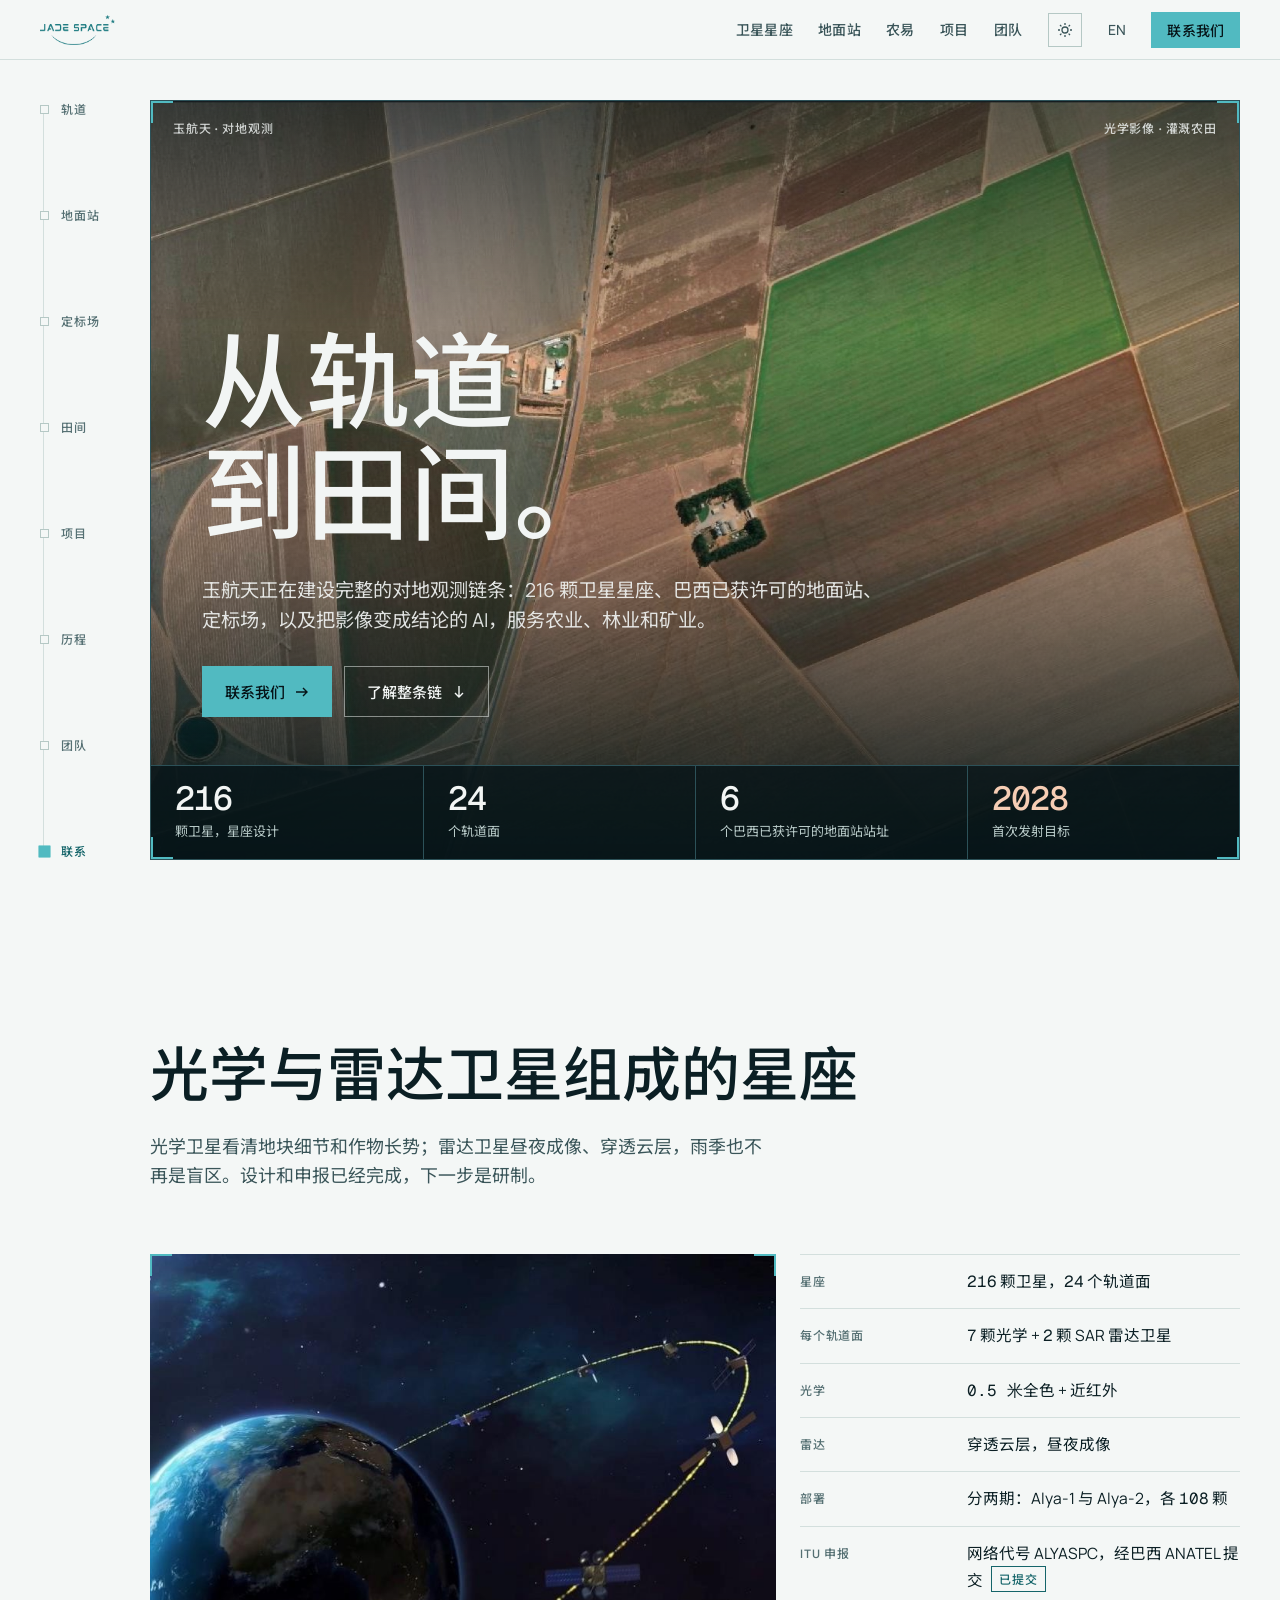
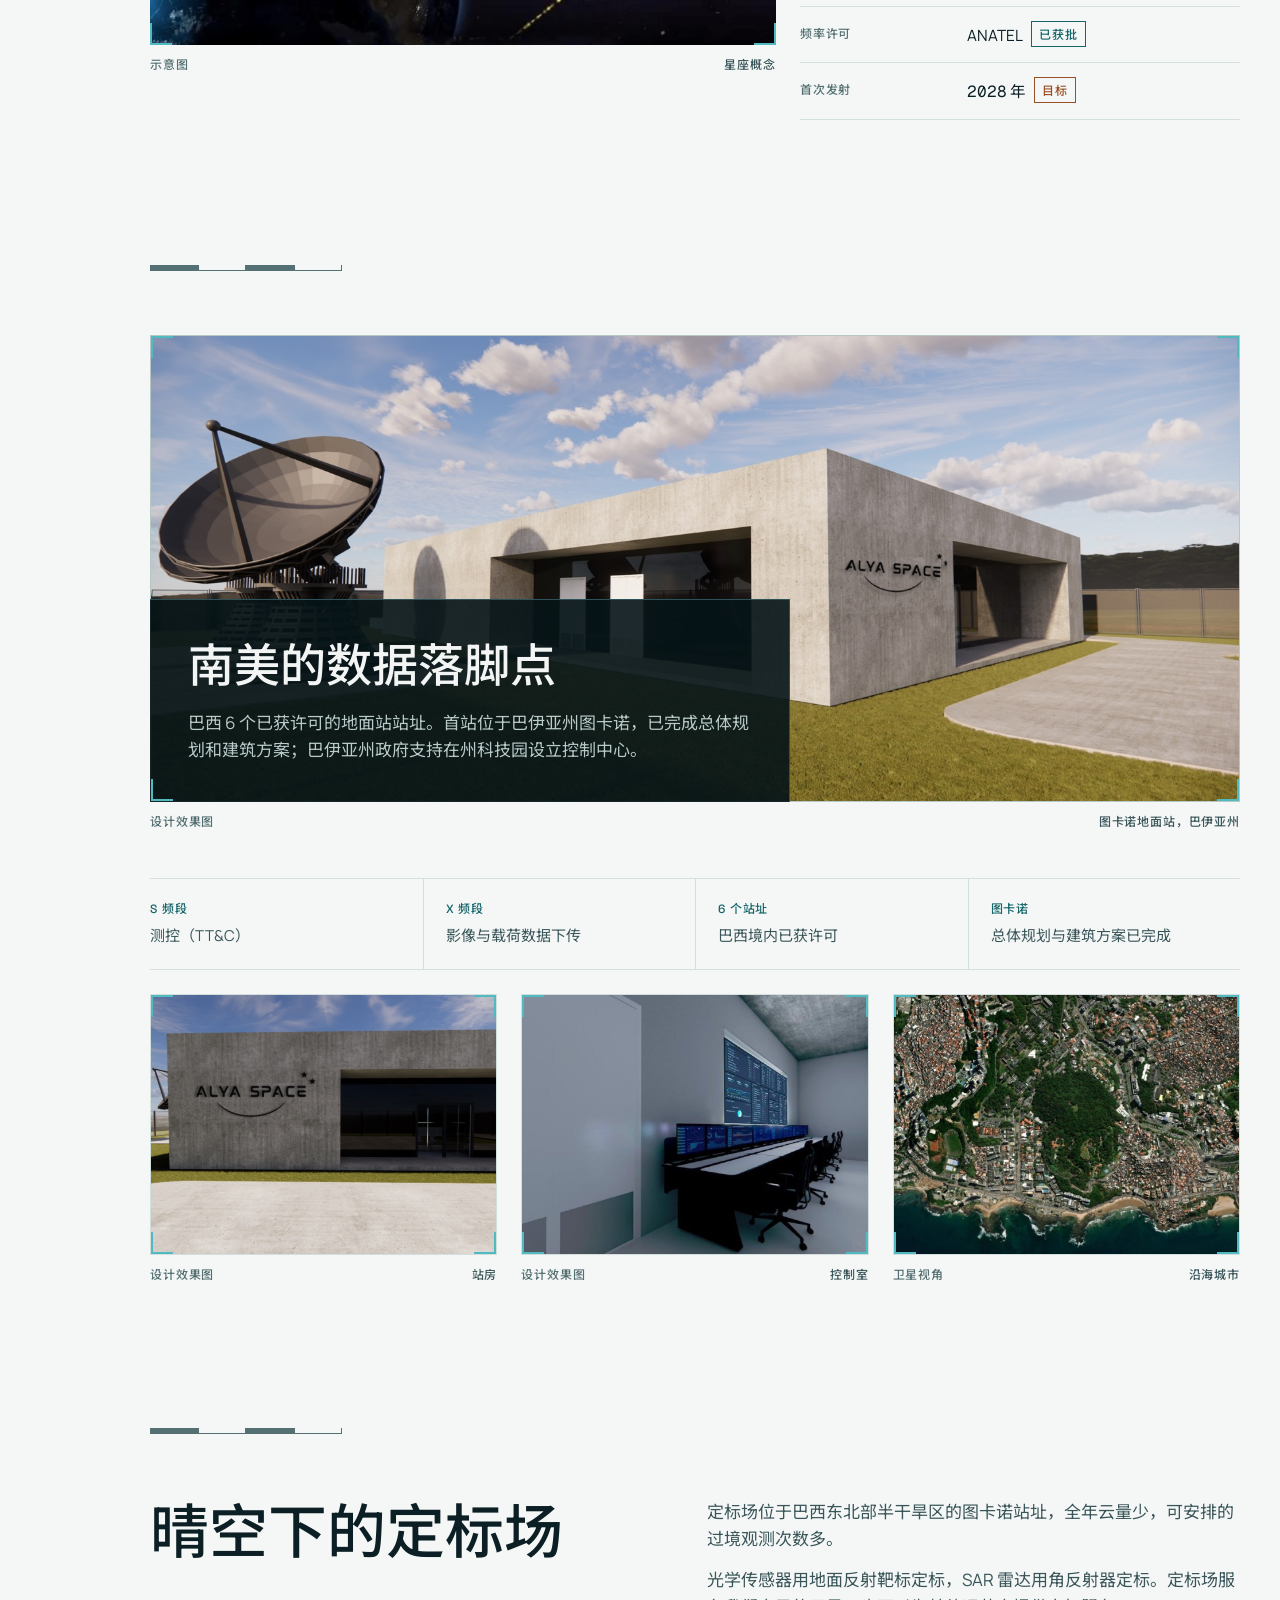
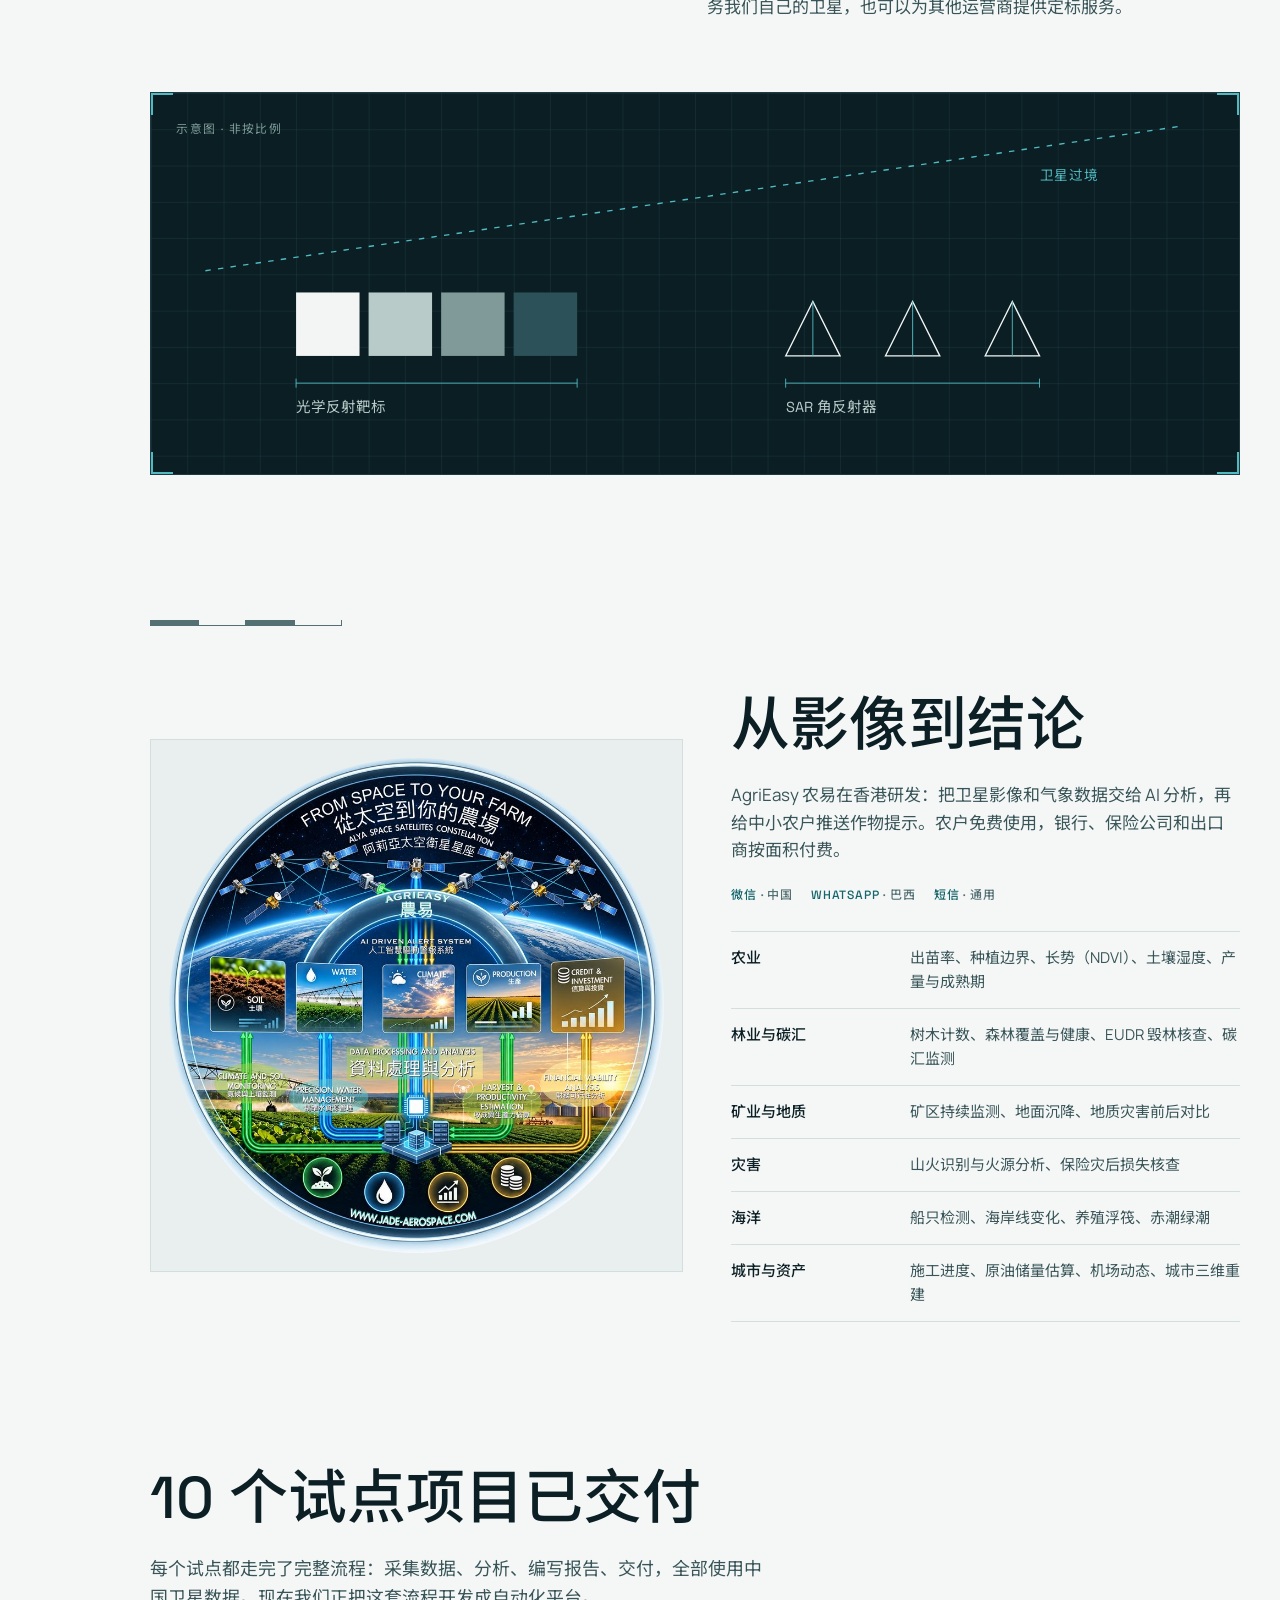
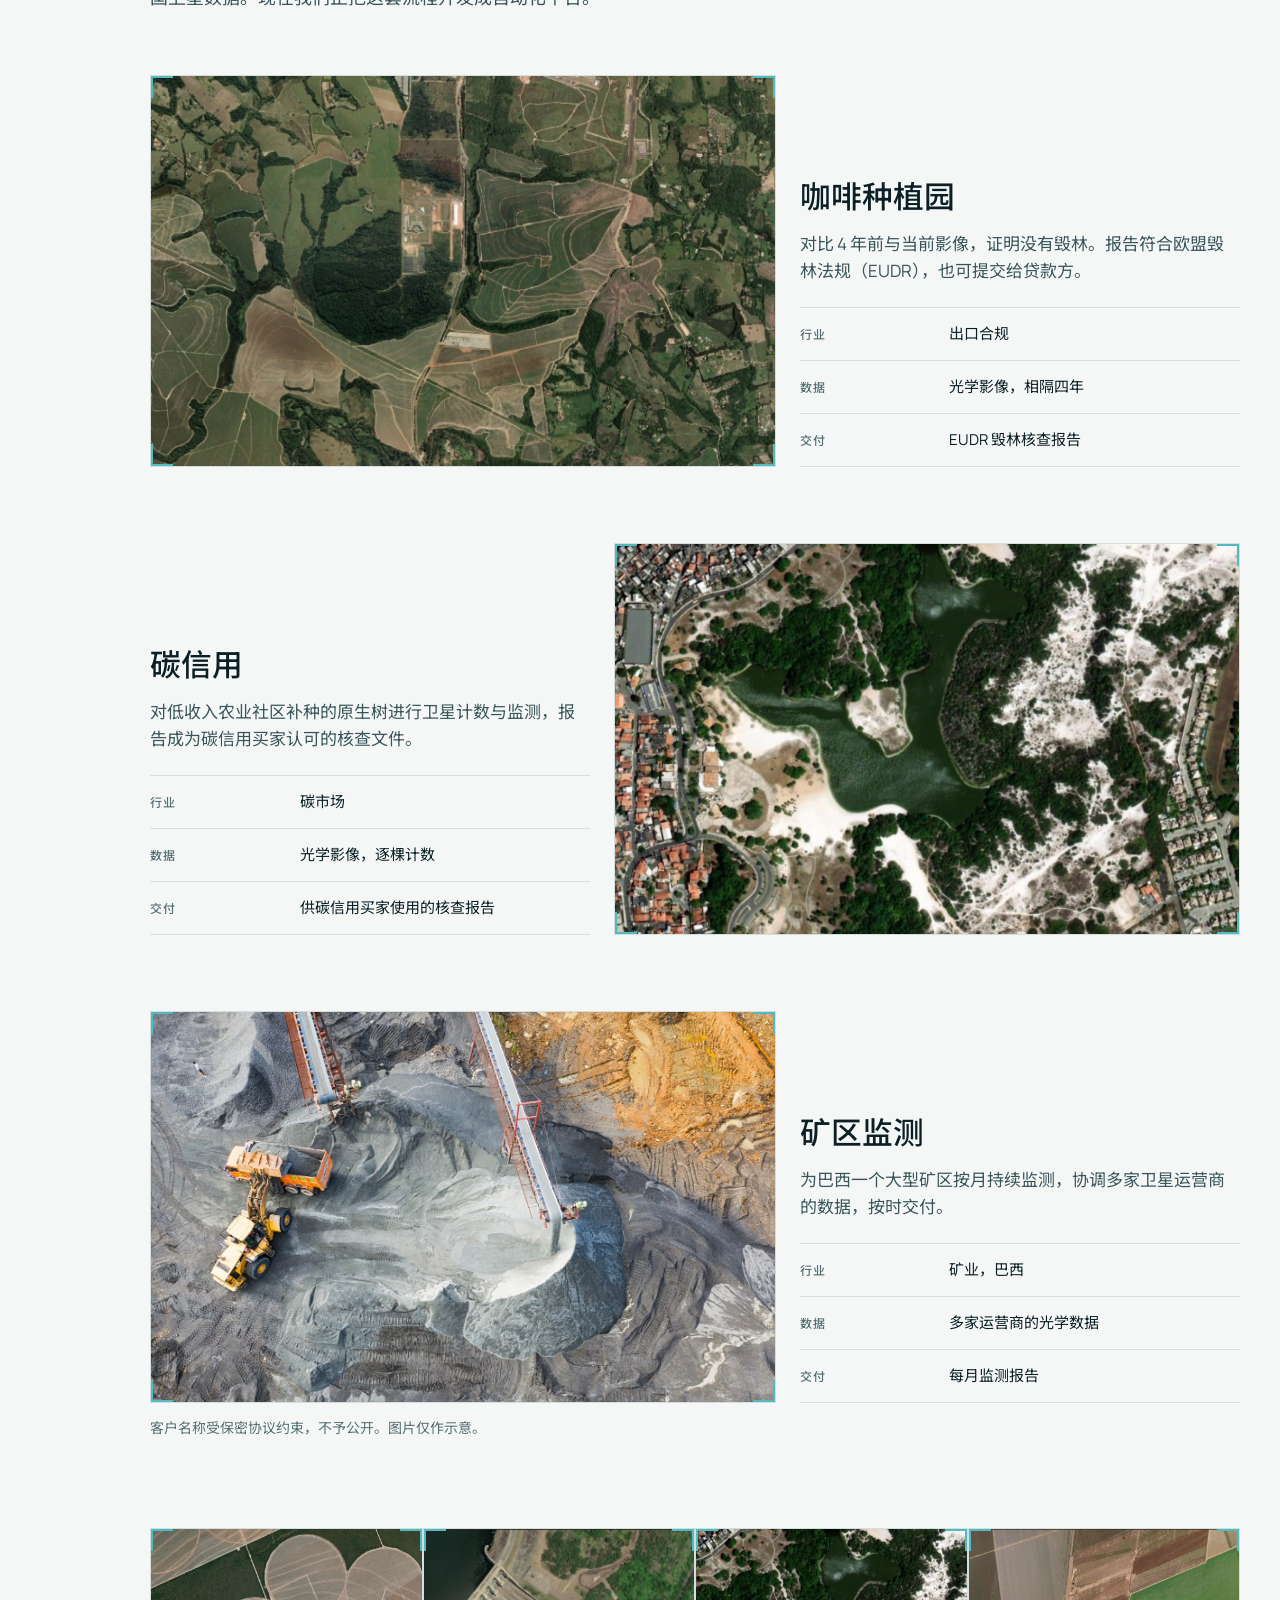
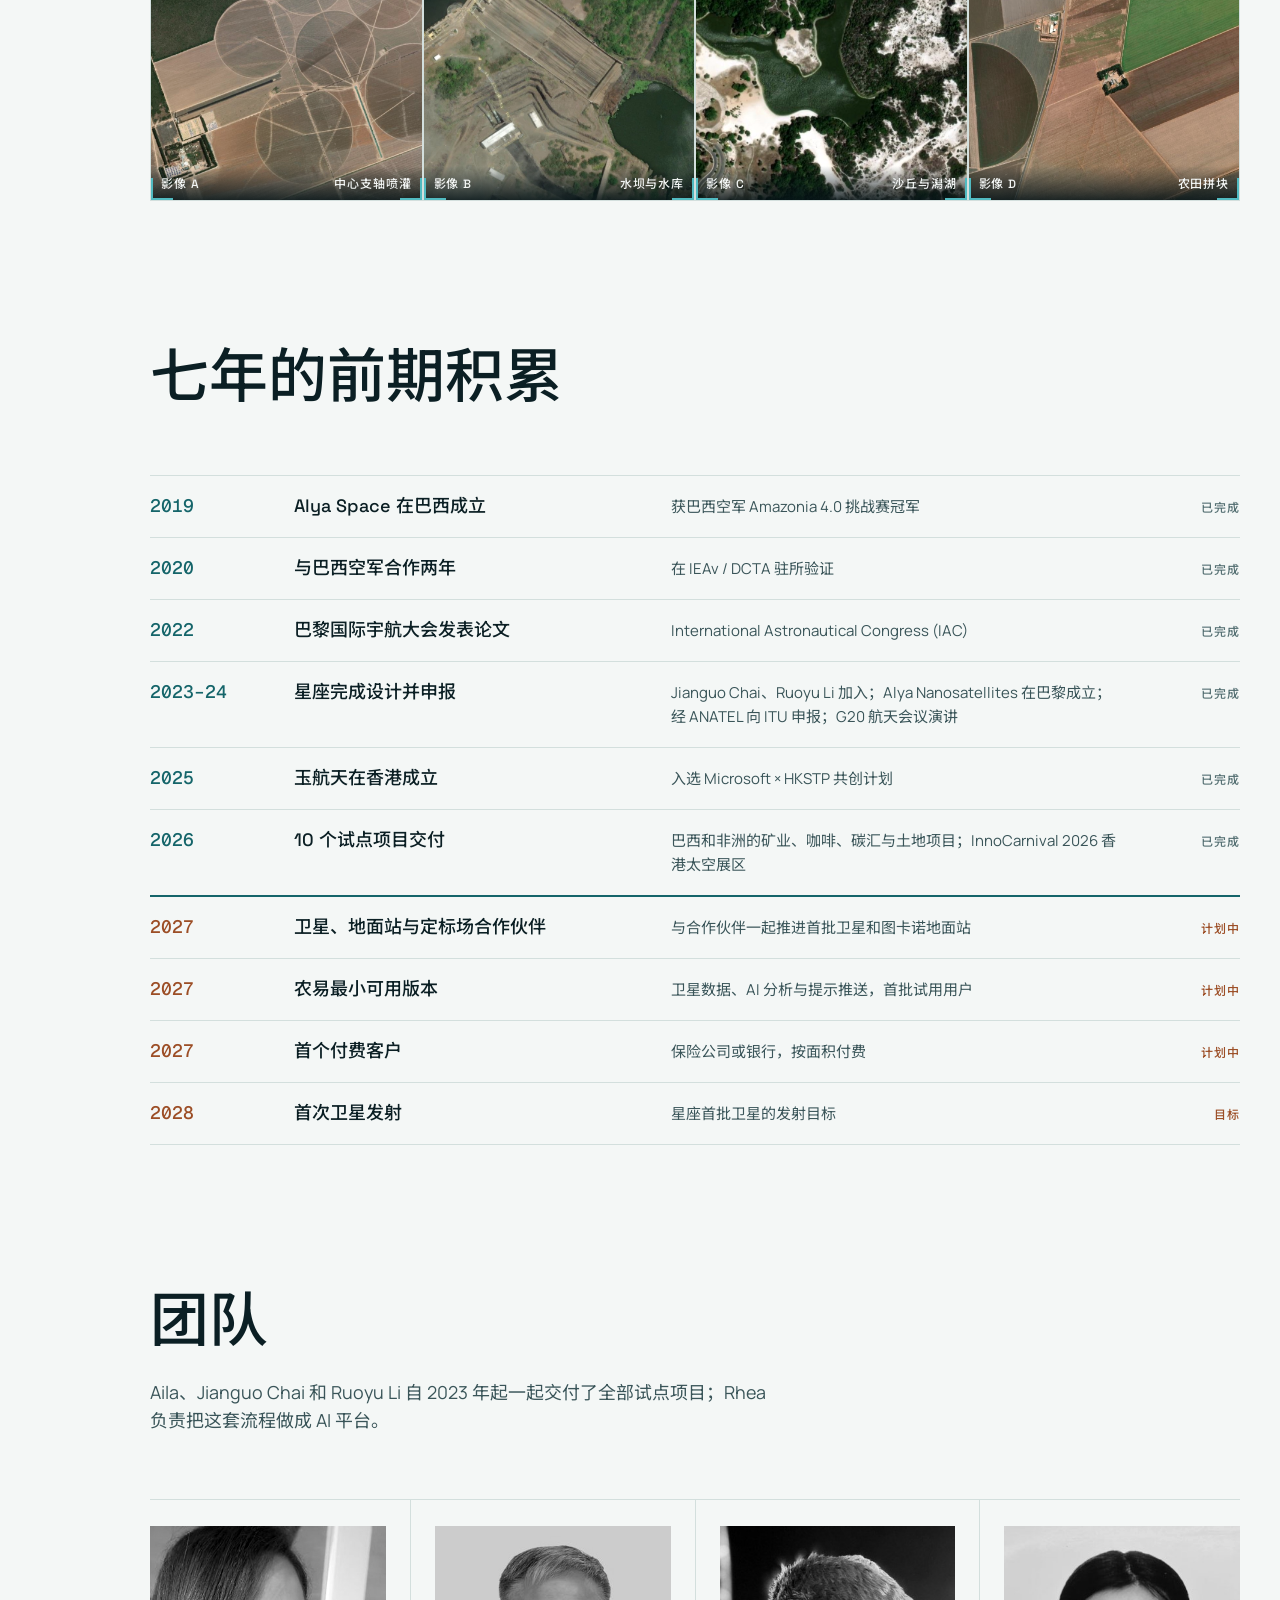
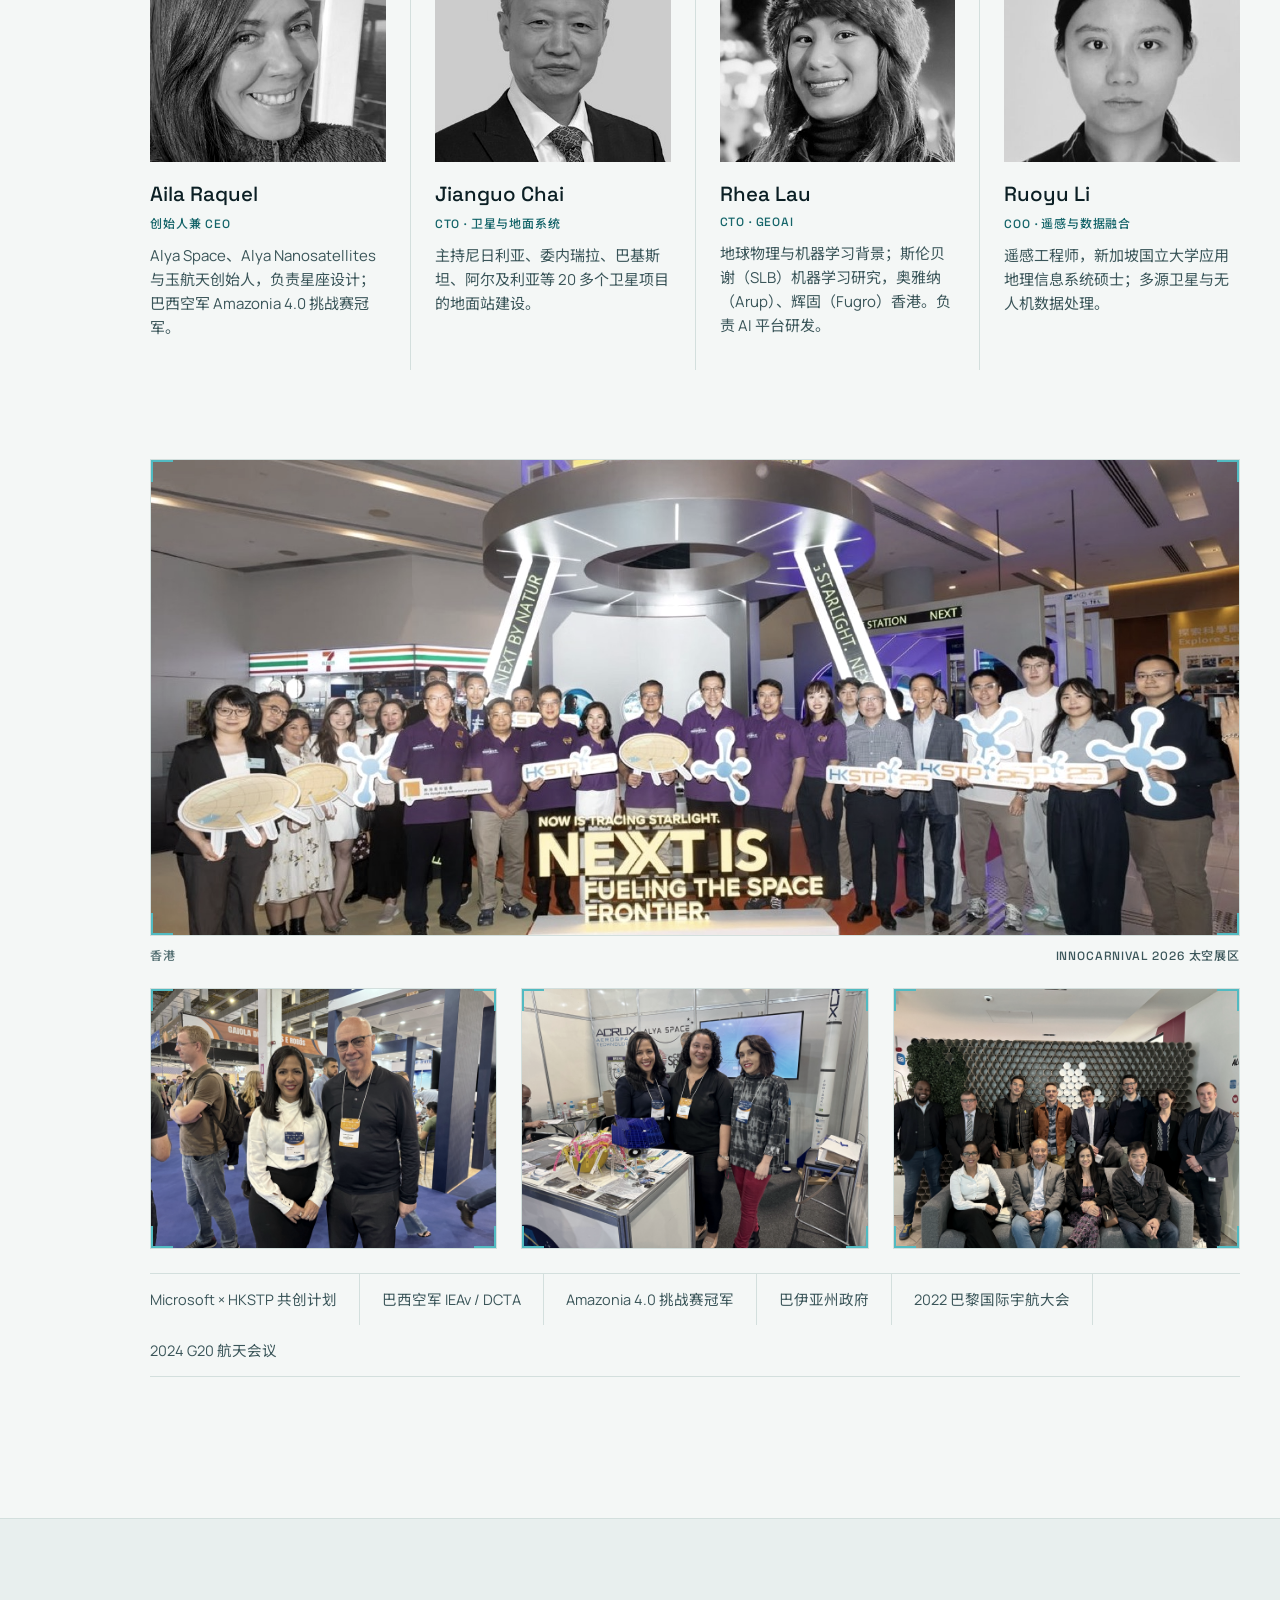
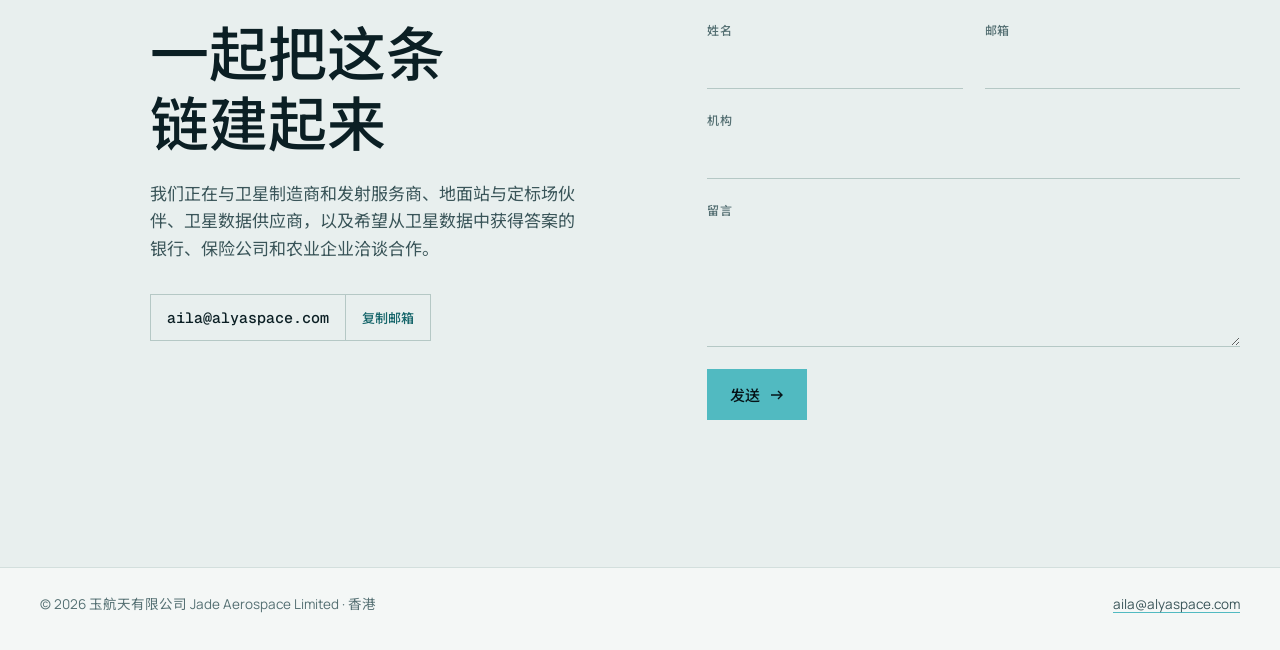
==== commit 74599ab9: "Light mode (system + toggle), bigger AgriEasy globe, closer Rhea crop, timeline 'now' line after 202" ====
--- a/zh/index.html
+++ b/zh/index.html
@@ -5,7 +5,9 @@
 <meta name="viewport" content="width=device-width,initial-scale=1">
 <title>玉航天 Jade Aerospace | 卫星星座、地面站与 AI 遥感分析</title>
 <meta name="description" content="玉航天是一家香港公司，建设完整的对地观测链条：216 颗卫星星座、巴西已获许可的地面站、定标场，以及 AI 遥感分析。">
-<meta name="theme-color" content="#061418">
+<meta name="theme-color" content="#061418" media="(prefers-color-scheme: dark)">
+<meta name="theme-color" content="#F4F7F6" media="(prefers-color-scheme: light)">
+<script>try{var t=localStorage.getItem("theme");if(t==="light"||t==="dark")document.documentElement.dataset.theme=t}catch(e){}</script>
 <meta property="og:title" content="Jade Aerospace">
 <meta property="og:description" content="卫星、地面站与 AI：从轨道到田间。">
 <meta property="og:image" content="https://jadeaerospace.com/assets/hero-fields.jpg">
@@ -24,9 +26,10 @@
 <!-- ============ TOP BAR ============ -->
 <header class="top">
   <div class="wrap">
-    <a class="logo" href="./"><img src="../assets/logo-white.png" alt="Jade Aerospace"></a>
+    <a class="logo" href="./"><img class="on-dark" src="../assets/logo-white.png" alt="Jade Aerospace"><img class="on-light" src="../assets/logo-jade.png" alt="Jade Aerospace"></a>
     <nav>
       <a href="#orbit">卫星星座</a><a href="#ground">地面站</a><a href="#field">农易</a><a href="#proof">项目</a><a href="#team">团队</a>
+      <button type="button" class="theme" data-theme-toggle aria-label="切换浅色 / 深色" title="切换浅色 / 深色"><svg class="moon" viewBox="0 0 16 16" aria-hidden="true"><path d="M13.5 10.2A6 6 0 0 1 5.8 2.5a6 6 0 1 0 7.7 7.7Z" fill="none" stroke="currentColor" stroke-width="1.3"/></svg><svg class="sun" viewBox="0 0 16 16" aria-hidden="true"><circle cx="8" cy="8" r="3" fill="none" stroke="currentColor" stroke-width="1.3"/><path d="M8 1v2M8 13v2M1 8h2M13 8h2M3 3l1.4 1.4M11.6 11.6 13 13M3 13l1.4-1.4M11.6 4.4 13 3" stroke="currentColor" stroke-width="1.3"/></svg></button>
       <a class="lang" href="../" hreflang="en">EN</a>
       <a class="cta-top" href="#contact">联系我们</a>
     </nav>
--- a/assets/style.css
+++ b/assets/style.css
@@ -16,6 +16,9 @@
   --jade:#51BAC1;
   --deep:#1B7A80;
   --peach:#F6CDB4;
+  --accent:#51BAC1;     /* jade as text/marks: safe on this ground */
+  --plan:#F6CDB4;       /* planned / target states */
+  --on-accent:#061418;  /* text on jade fills */
   --sand:#F7F1E8;
   --disp:"Space Grotesk","Noto Sans SC",system-ui,sans-serif;
   --body:Manrope,"Noto Sans SC",system-ui,sans-serif;
@@ -28,7 +31,7 @@
 *{box-sizing:border-box}
 html{scroll-behavior:smooth;scrollbar-color:var(--rule-2) var(--ground);-webkit-text-size-adjust:100%}
 body{margin:0;background:var(--ground);color:var(--ink);font:400 17px/1.6 var(--body);-webkit-font-smoothing:antialiased;caret-color:var(--jade);accent-color:var(--jade)}
-::selection{background:var(--jade);color:var(--ground)}
+::selection{background:var(--jade);color:var(--on-accent)}
 ::-webkit-scrollbar{width:10px;height:10px}
 ::-webkit-scrollbar-track{background:var(--ground)}
 ::-webkit-scrollbar-thumb{background:var(--rule-2);border:2px solid var(--ground)}
@@ -43,7 +46,7 @@
 .num,.mono{font-family:var(--mono);font-variant-numeric:tabular-nums;font-feature-settings:"tnum"}
 
 .wrap{max-width:var(--max);margin:0 auto;padding:0 var(--gut)}
-.skip{position:absolute;left:-999px;top:8px;background:var(--jade);color:var(--ground);padding:8px 12px;z-index:50}
+.skip{position:absolute;left:-999px;top:8px;background:var(--jade);color:var(--on-accent);padding:8px 12px;z-index:50}
 .skip:focus{left:8px}
 
 /* ---------- top bar ---------- */
@@ -54,8 +57,8 @@
 .top nav a{font:500 14px var(--disp);color:var(--ink-2);text-decoration:none;letter-spacing:.01em;padding:6px 0;border-bottom:1px solid transparent}
 .top nav a:hover{color:var(--ink);border-bottom-color:var(--jade)}
 .top nav .lang{font-family:var(--body)}
-.top nav .cta-top{color:var(--ground);background:var(--jade);padding:8px 16px;border:0}
-.top nav .cta-top:hover{background:var(--ink);color:var(--ground)}
+.top nav .cta-top{color:var(--on-accent);background:var(--jade);padding:8px 16px;border:0}
+.top nav .cta-top:hover{background:var(--ink);color:var(--on-accent)}
 
 /* ---------- stage rail (altitude readout) ---------- */
 .rail{position:fixed;left:0;top:calc(var(--top) + 40px);bottom:40px;width:120px;z-index:15;display:none;pointer-events:none}
@@ -65,7 +68,7 @@
 .rail a{display:flex;align-items:center;gap:12px;font:500 12px var(--disp);letter-spacing:.07em;text-transform:uppercase;color:var(--ink-3);text-decoration:none;transition:color .3s}
 .rail a::before{content:"";width:7px;height:7px;border:1px solid var(--rule-2);background:var(--ground);flex:none;transition:background .3s,border-color .3s,transform .3s}
 .rail a:hover{color:var(--ink)}
-.rail a[aria-current="true"]{color:var(--jade)}
+.rail a[aria-current="true"]{color:var(--accent)}
 .rail a[aria-current="true"]::before{background:var(--jade);border-color:var(--jade);transform:scale(1.3)}
 @media (min-width:1280px){.rail{display:block}.main{padding-left:110px}}
 
@@ -107,7 +110,7 @@
 .hero h1{font-size:clamp(46px,8.2vw,104px);letter-spacing:-.04em;line-height:.95}
 .hero .lede{font-size:clamp(17px,1.5vw,20px);color:var(--ink);max-width:58ch;margin-top:22px;opacity:.9}
 .actions{display:flex;flex-wrap:wrap;gap:12px;margin-top:30px}
-.btn{display:inline-flex;align-items:center;gap:10px;font:500 15px var(--disp);text-decoration:none;padding:14px 22px;border:1px solid var(--jade);background:var(--jade);color:var(--ground);cursor:pointer;transition:background .2s,color .2s,border-color .2s}
+.btn{display:inline-flex;align-items:center;gap:10px;font:500 15px var(--disp);text-decoration:none;padding:14px 22px;border:1px solid var(--jade);background:var(--jade);color:var(--on-accent);cursor:pointer;transition:background .2s,color .2s,border-color .2s}
 .btn:hover{background:var(--ink);border-color:var(--ink)}
 .btn.ghost{background:transparent;color:var(--ink);border-color:rgba(242,245,244,.5)}
 .btn.ghost:hover{border-color:var(--ink);background:rgba(242,245,244,.08)}
@@ -118,7 +121,7 @@
 .collar div:first-child{border-left:0}
 .collar b{display:block;font:500 clamp(26px,2.6vw,38px)/1 var(--mono);letter-spacing:-.03em;color:var(--ink)}
 .collar span{display:block;font-size:13px;color:var(--ink-2);margin-top:8px;line-height:1.35}
-.collar .plan b{color:var(--peach)}
+.collar .plan b{color:var(--plan)}
 
 /* ---------- sections ---------- */
 .sec{padding:clamp(88px,11vw,160px) 0 0;scroll-margin-top:var(--top)}
@@ -134,8 +137,8 @@
 .spec th{font:500 12px var(--disp);letter-spacing:.07em;text-transform:uppercase;color:var(--ink-3);width:38%;padding-right:16px;padding-top:17px}
 .spec td{color:var(--ink)}
 .spec td .num{font-size:16px}
-.tag{display:inline-block;font:500 12px var(--disp);letter-spacing:.07em;text-transform:uppercase;padding:3px 7px;margin-left:8px;border:1px solid var(--jade);color:var(--jade);vertical-align:2px}
-.tag.plan{border-color:var(--peach);color:var(--peach)}
+.tag{display:inline-block;font:500 12px var(--disp);letter-spacing:.07em;text-transform:uppercase;padding:3px 7px;margin-left:8px;border:1px solid var(--accent);color:var(--accent);vertical-align:2px}
+.tag.plan{border-color:var(--plan);color:var(--plan)}
 
 /* orbit */
 .orbit .media{grid-column:1/8}
@@ -151,7 +154,7 @@
 .bands{display:grid;grid-template-columns:repeat(4,1fr);border-top:1px solid var(--rule);border-bottom:1px solid var(--rule);margin-top:clamp(28px,4vw,48px)}
 .bands div{padding:20px 22px 22px 0}
 .bands div+div{padding-left:22px;border-left:1px solid var(--rule)}
-.bands b{display:block;font:500 12px var(--disp);letter-spacing:.07em;text-transform:uppercase;color:var(--jade)}
+.bands b{display:block;font:500 12px var(--disp);letter-spacing:.07em;text-transform:uppercase;color:var(--accent)}
 .bands span{display:block;color:var(--ink-2);font-size:15px;margin-top:8px;line-height:1.5}
 .strip{display:grid;grid-template-columns:repeat(3,1fr);gap:24px;margin-top:24px}
 .strip .frame{aspect-ratio:4/3;overflow:hidden;border:1px solid var(--rule)}
@@ -173,7 +176,7 @@
 .index b{font:500 15px var(--disp);color:var(--ink)}
 .index span{color:var(--ink-2);font-size:15px}
 .channels{display:flex;flex-wrap:wrap;gap:8px 18px;margin-top:22px;font:500 12px var(--disp);letter-spacing:.07em;text-transform:uppercase;color:var(--ink-3)}
-.channels b{color:var(--jade);font-weight:500}
+.channels b{color:var(--accent);font-weight:500}
 
 /* proof */
 .cases{display:grid;grid-template-columns:repeat(3,1fr);column-gap:53px;border-top:1px solid var(--rule)}
@@ -181,7 +184,7 @@
 .case+.case::before{content:"";position:absolute;left:-27px;top:0;bottom:0;width:1px;background:var(--rule)}
 .case .frame{aspect-ratio:3/2;overflow:hidden;margin-bottom:22px;border:1px solid var(--rule)}
 .case p{color:var(--ink-2);font-size:15.5px;margin-top:10px}
-.case .use{font:500 12px var(--disp);letter-spacing:.07em;text-transform:uppercase;color:var(--jade);margin-top:14px;display:block}
+.case .use{font:500 12px var(--disp);letter-spacing:.07em;text-transform:uppercase;color:var(--accent);margin-top:14px;display:block}
 .contact-sheet{display:grid;grid-template-columns:repeat(4,1fr);gap:2px;background:var(--rule);border:1px solid var(--rule);margin-top:clamp(56px,7vw,96px)}
 .contact-sheet figure{margin:0;background:var(--ground);position:relative}
 .contact-sheet img{aspect-ratio:1;object-fit:cover;width:100%;filter:saturate(.9) contrast(1.03);transition:filter .4s}
@@ -193,11 +196,11 @@
 .ledger{list-style:none;margin:0;padding:0;border-bottom:1px solid var(--rule)}
 .ledger li{display:grid;grid-template-columns:120px minmax(0,1.1fr) minmax(0,1.4fr) 96px;gap:24px;align-items:baseline;padding:18px 0;border-top:1px solid var(--rule);transition:background .25s}
 .ledger li:hover{background:var(--ground-2)}
-.ledger .yr{font:500 18px var(--mono);color:var(--jade)}
+.ledger .yr{font:500 18px var(--mono);color:var(--accent)}
 .ledger b{font:500 18px/1.3 var(--disp);color:var(--ink)}
 .ledger span{color:var(--ink-2);font-size:15px}
 .ledger .st{justify-self:end;font:500 12px var(--disp);letter-spacing:.07em;text-transform:uppercase;color:var(--ink-3)}
-.ledger li.plan .yr,.ledger li.plan .st{color:var(--peach)}
+.ledger li.plan .yr,.ledger li.plan .st{color:var(--plan)}
 .ledger li.plan b{color:var(--ink)}
 .ledger li.now{border-top:1px solid var(--jade)}
 
@@ -207,7 +210,7 @@
 .person+.person::before{content:"";position:absolute;left:-25px;top:0;bottom:0;width:1px;background:var(--rule)}
 .person img{width:100%;aspect-ratio:1;object-fit:cover;filter:grayscale(1) contrast(1.05);transition:filter .5s;margin-bottom:20px;background:var(--ground-2)}
 .person:hover img{filter:none}
-.person .role{font:500 12px var(--disp);letter-spacing:.07em;text-transform:uppercase;color:var(--jade);margin:8px 0 12px}
+.person .role{font:500 12px var(--disp);letter-spacing:.07em;text-transform:uppercase;color:var(--accent);margin:8px 0 12px}
 .person p:last-child{color:var(--ink-2);font-size:15px}
 .crew{display:grid;grid-template-columns:repeat(3,1fr);gap:24px;margin-top:24px}
 .crew .frame{aspect-ratio:4/3;overflow:hidden;border:1px solid var(--rule)}
@@ -223,8 +226,8 @@
 .contact .left p{color:var(--ink-2);margin-top:20px;max-width:46ch}
 .mailrow{display:flex;flex-wrap:wrap;align-items:center;gap:0;margin-top:32px;border:1px solid var(--rule-2);width:max-content;max-width:100%}
 .mailrow code{font:500 15px var(--mono);padding:13px 16px;color:var(--ink)}
-.mailrow button{font:500 13px var(--disp);background:transparent;color:var(--jade);border:0;border-left:1px solid var(--rule-2);padding:13px 16px;cursor:pointer}
-.mailrow button:hover{background:var(--jade);color:var(--ground)}
+.mailrow button{font:500 13px var(--disp);background:transparent;color:var(--accent);border:0;border-left:1px solid var(--rule-2);padding:13px 16px;cursor:pointer}
+.mailrow button:hover{background:var(--jade);color:var(--on-accent)}
 .cform{grid-column:7/13;display:grid;gap:22px}
 .cform .row{display:grid;grid-template-columns:1fr 1fr;gap:22px}
 .cform label{display:grid;gap:8px;font:500 12px var(--disp);letter-spacing:.07em;text-transform:uppercase;color:var(--ink-3)}
@@ -235,7 +238,7 @@
 .cform button{justify-self:start}
 .cform button:disabled{opacity:.55;cursor:progress}
 .form-msg{font-size:15px;color:var(--ink-2);min-height:1.5em}
-.form-msg.err{color:var(--peach)}
+.form-msg.err{color:var(--plan)}
 .hp{position:absolute;left:-9999px}
 
 footer{border-top:1px solid var(--rule);padding:26px 0 34px;font-size:13.5px;color:var(--ink-3)}
@@ -337,3 +340,58 @@
   .sw.r{border:1.5px solid var(--ink);border-width:0 0 1.5px 0;background:linear-gradient(to top right,transparent 48%,var(--ink) 48% 56%,transparent 56%)}
   .sw.p{border-top:2px dashed var(--jade);height:0;margin-top:6px}
 }
+
+/* ---------- light mode ----------
+   Follows the visitor's system setting; the top-bar button overrides it
+   (stored per browser). Scenes (hero, calibration plate, photo captions,
+   overlay panels) stay dark in both modes: they are imagery. */
+:root[data-theme="light"]{
+  color-scheme:light;
+  --ground:#F4F7F6; --ground-2:#E8EFEE; --ground-3:#DCE6E4;
+  --ink:#0B1F24; --ink-2:#3A5559; --ink-3:#557073;
+  --rule:#D3DFDD; --rule-2:#B5C8C5;
+  --accent:#15656A; --plan:#9C4E26;
+}
+@media (prefers-color-scheme:light){
+  :root:not([data-theme="dark"]){
+    color-scheme:light;
+    --ground:#F4F7F6; --ground-2:#E8EFEE; --ground-3:#DCE6E4;
+    --ink:#0B1F24; --ink-2:#3A5559; --ink-3:#557073;
+    --rule:#D3DFDD; --rule-2:#B5C8C5;
+    --accent:#15656A; --plan:#9C4E26;
+  }
+}
+:root{color-scheme:dark}
+/* scenes keep the dark viewer palette */
+.hero .frame,.calib-plate,.bleed .over,.contact-sheet figcaption{
+  --ground:#061418; --ground-2:#0A1E23; --ink:#F2F5F4; --ink-2:#B9CBC9; --ink-3:#7F9A98;
+  --rule:#1E3A40; --rule-2:#2C5158; --accent:#51BAC1; --plan:#F6CDB4; color:var(--ink)}
+.hero .frame{background:var(--ground)}
+.calib-plate{background:#0A1E23}
+/* logo swap */
+.logo .on-light{display:none}
+:root[data-theme="light"] .logo .on-dark{display:none}
+:root[data-theme="light"] .logo .on-light{display:block}
+@media (prefers-color-scheme:light){
+  :root:not([data-theme="dark"]) .logo .on-dark{display:none}
+  :root:not([data-theme="dark"]) .logo .on-light{display:block}
+}
+/* theme button */
+.theme{display:inline-grid;place-items:center;width:34px;height:34px;background:transparent;border:1px solid var(--rule-2);color:var(--ink-2);cursor:pointer;padding:0}
+.theme:hover{color:var(--ink);border-color:var(--accent)}
+.theme svg{width:16px;height:16px}
+.theme .sun{display:none}
+:root[data-theme="light"] .theme .sun{display:block}
+:root[data-theme="light"] .theme .moon{display:none}
+@media (prefers-color-scheme:light){
+  :root:not([data-theme="dark"]) .theme .sun{display:block}
+  :root:not([data-theme="dark"]) .theme .moon{display:none}
+}
+:root[data-theme="light"] .person img,:root[data-theme="light"] .crew img{background:var(--ground-2)}
+
+/* AgriEasy globe fills its half */
+@media (min-width:1101px){.field .globe{grid-column:1/7;padding:clamp(10px,1.5vw,18px)}.field .side{grid-column:7/13;padding-left:clamp(0px,2vw,24px)}}
+.field .globe{padding:clamp(10px,1.5vw,18px)}
+/* timeline: the jade line marks "now", between the last done row and the first planned row */
+.ledger li.now{border-top:1px solid var(--rule)}
+.ledger li.now+li{border-top:2px solid var(--accent)}
